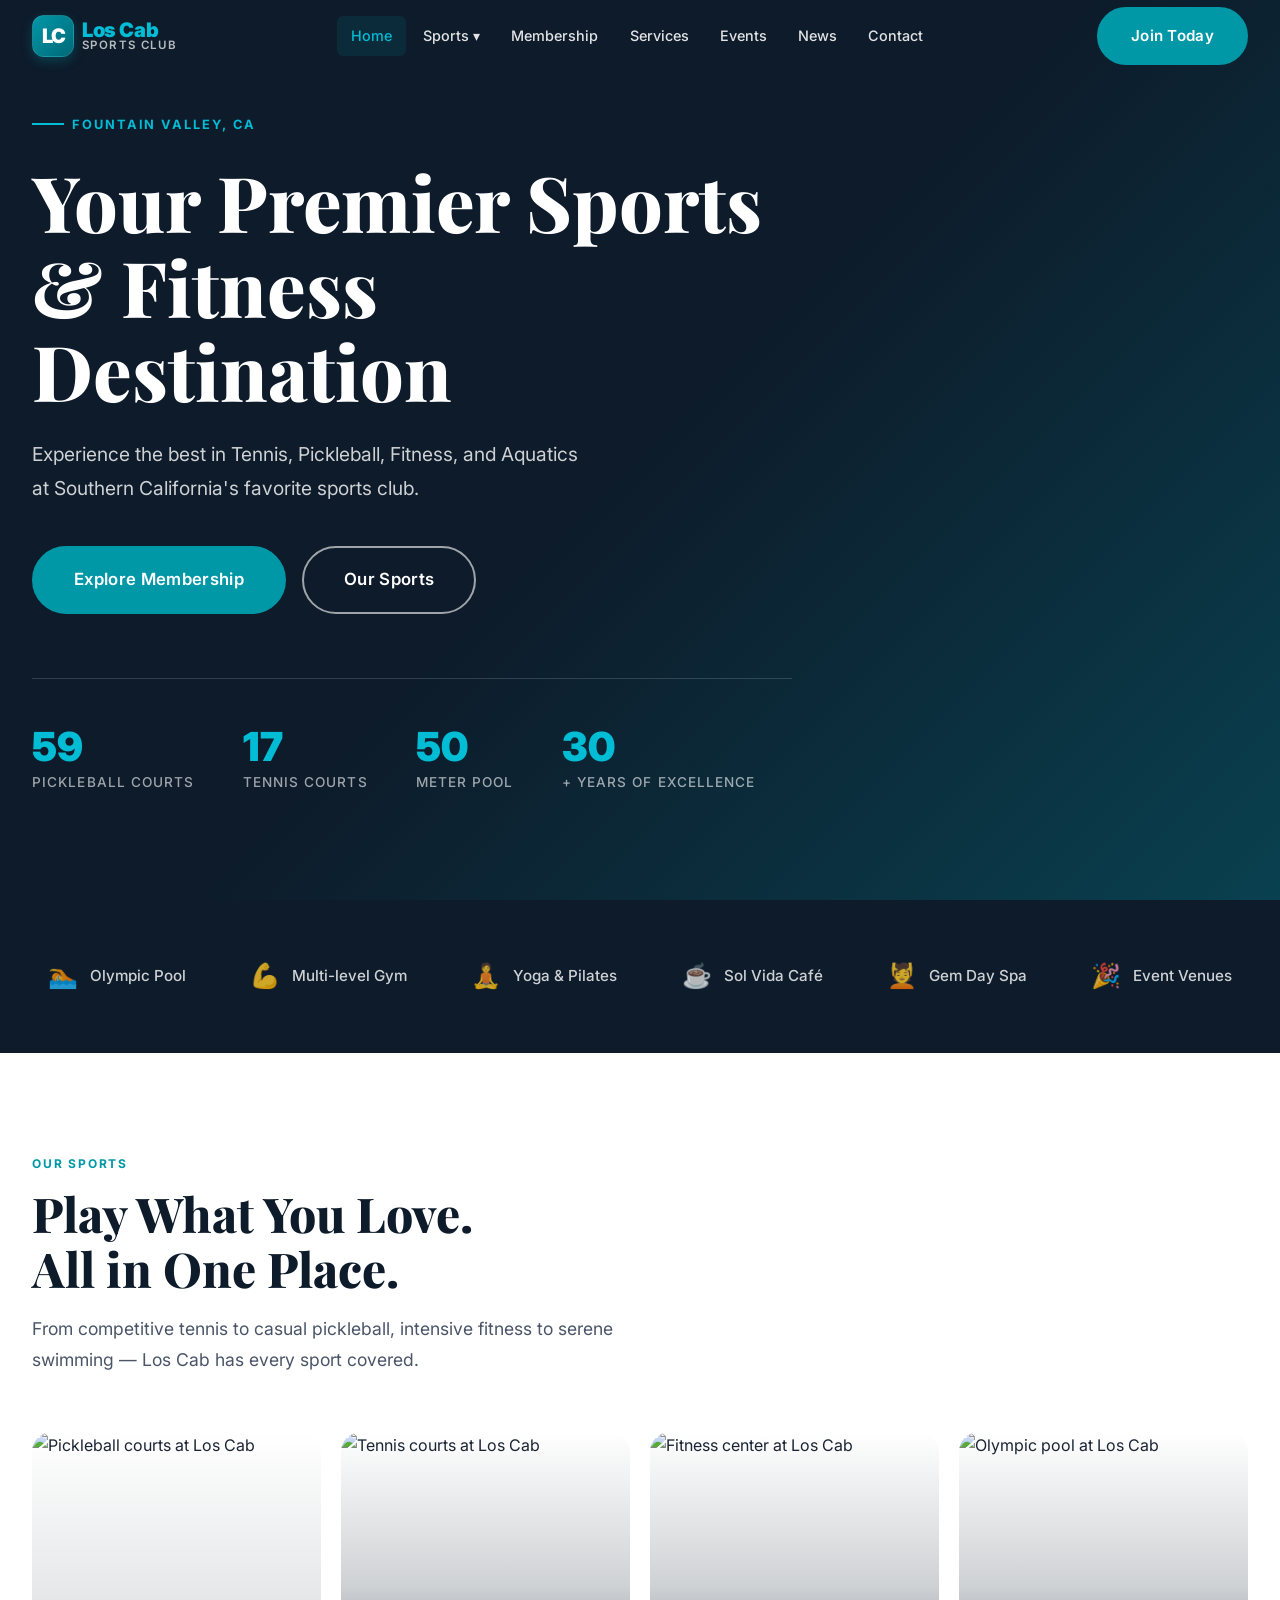
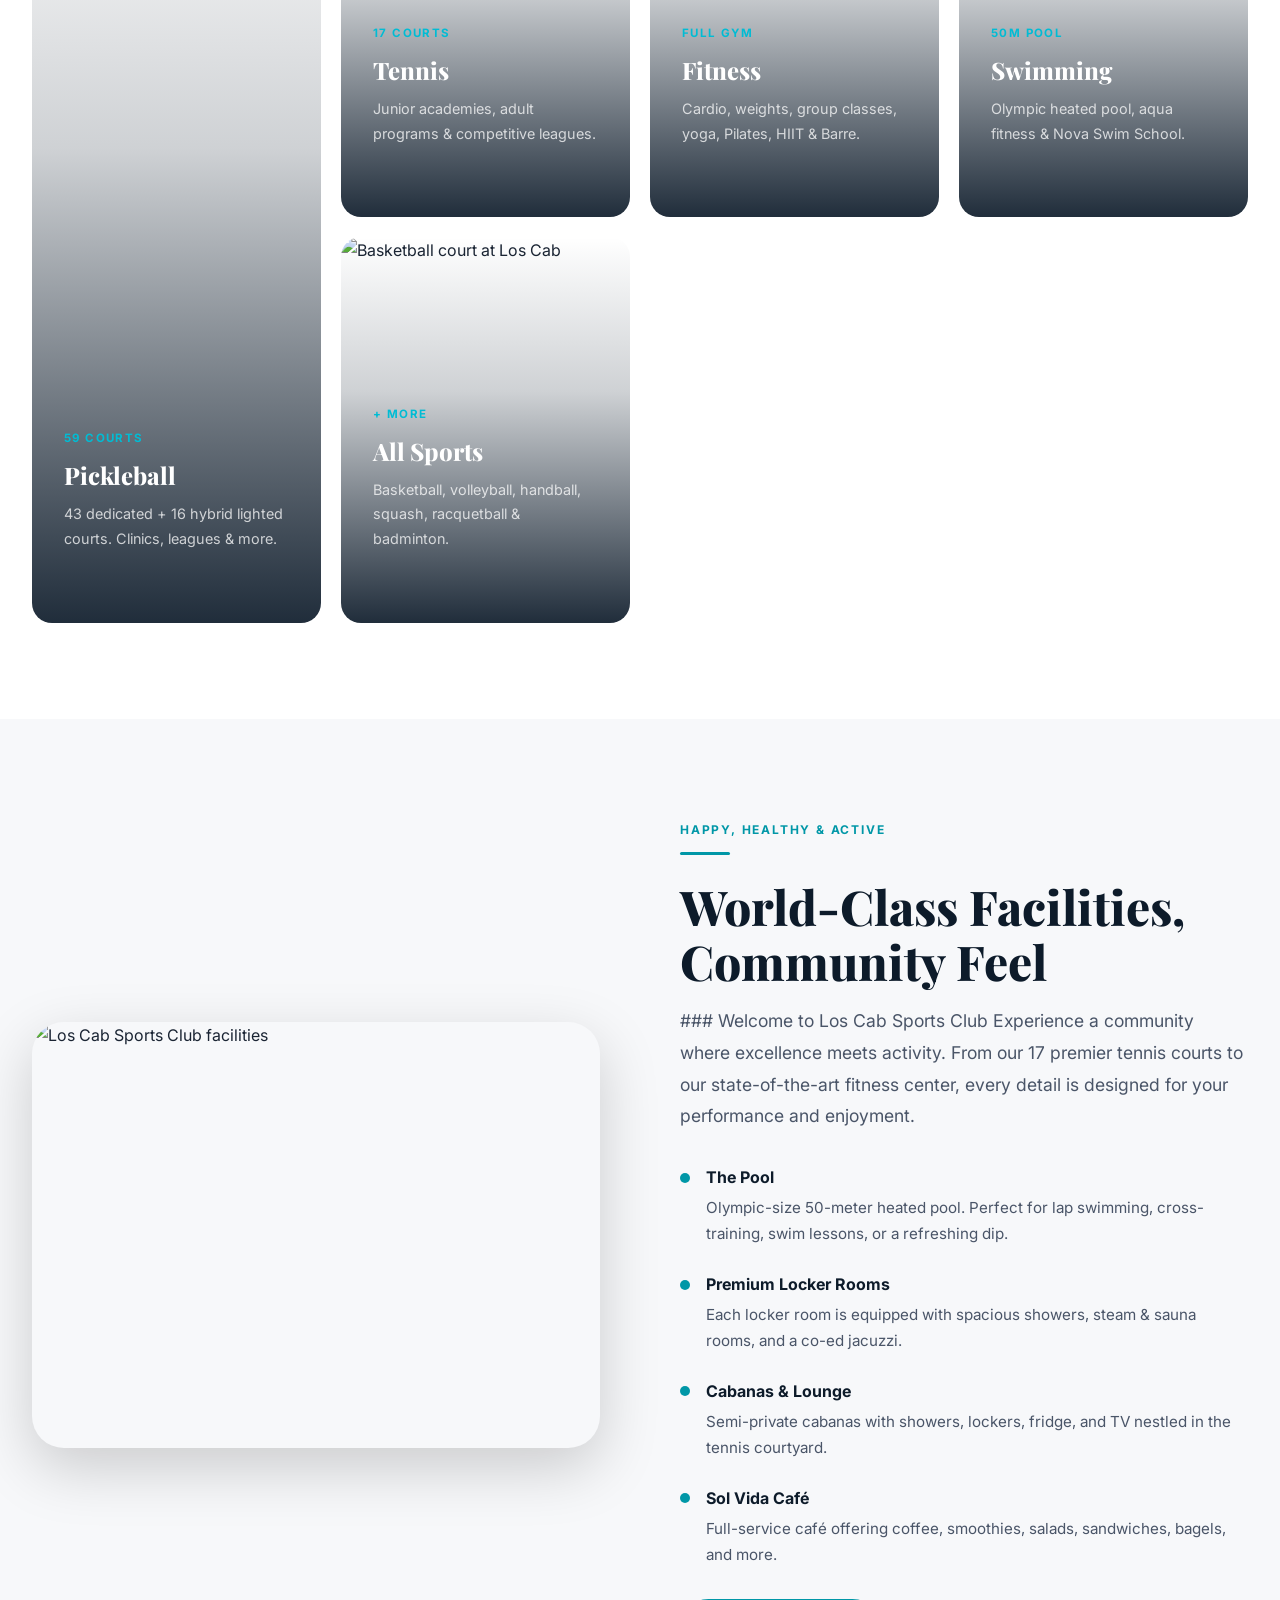
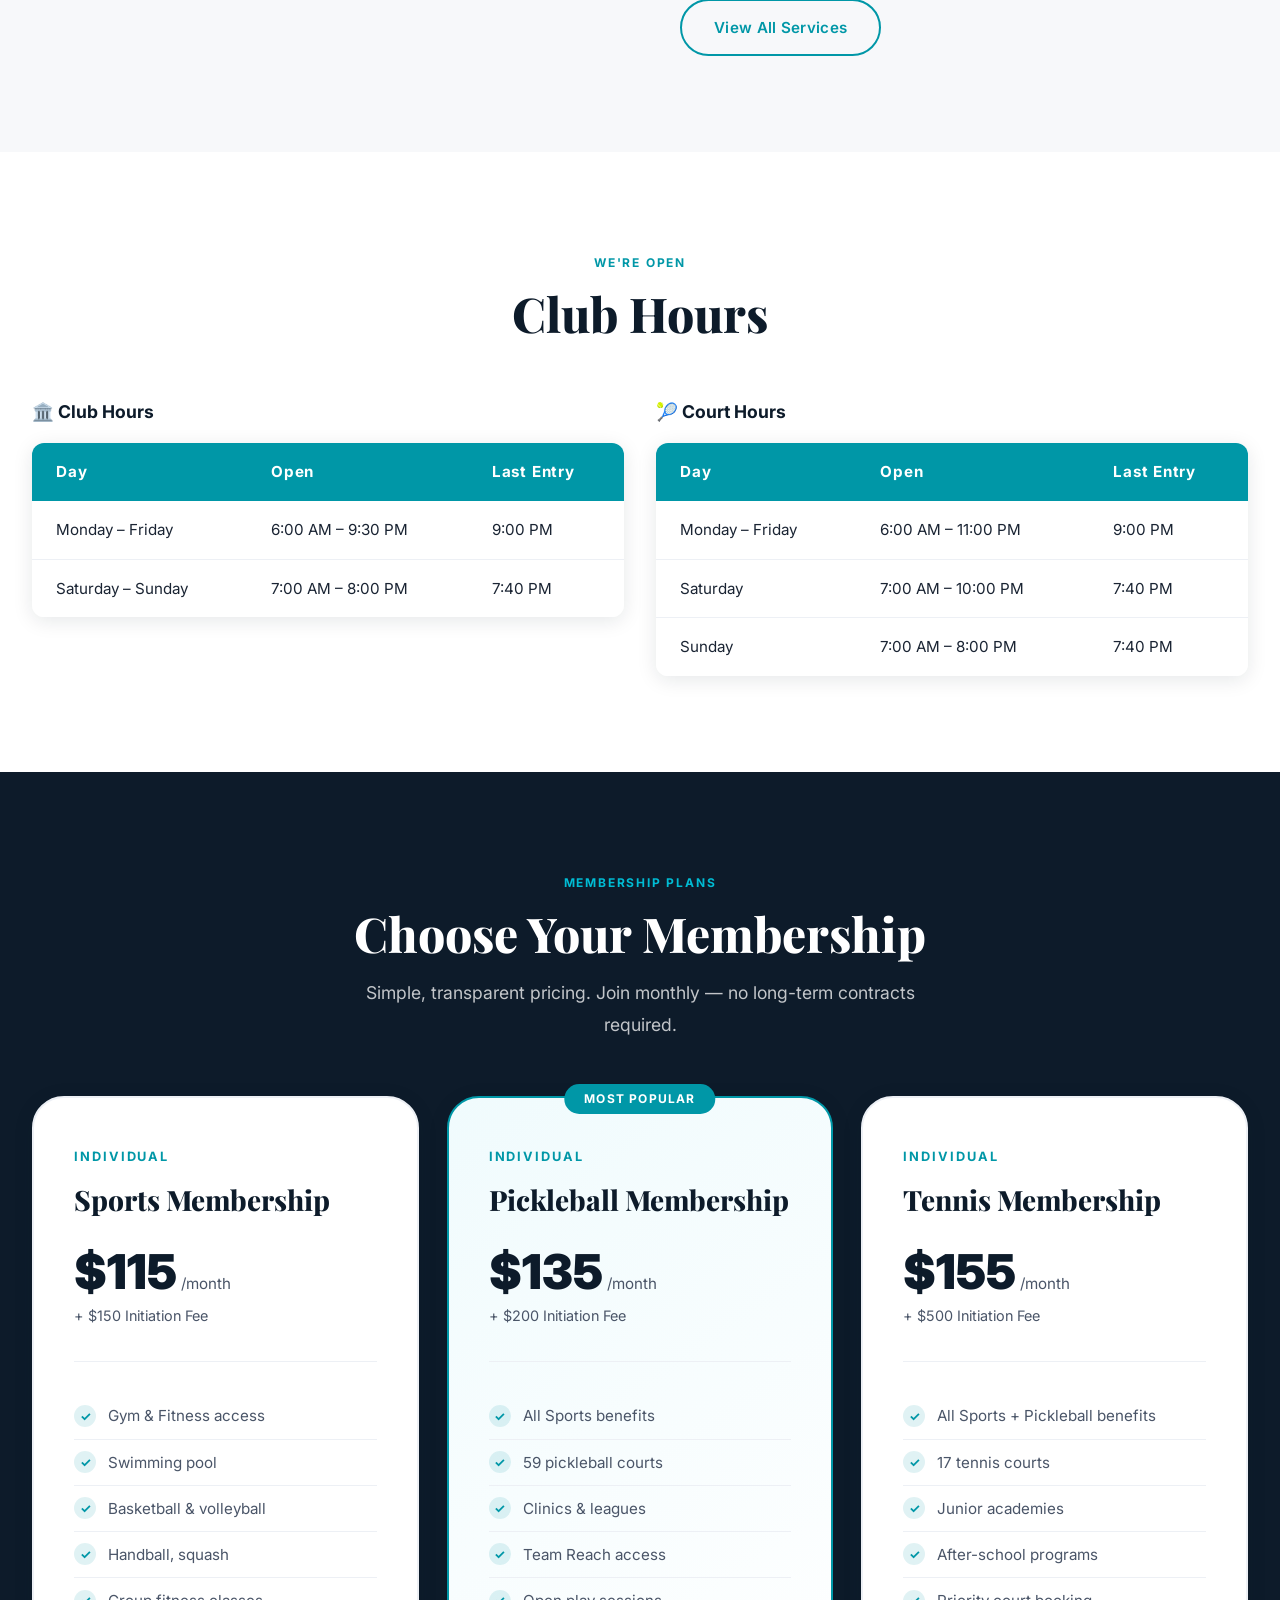
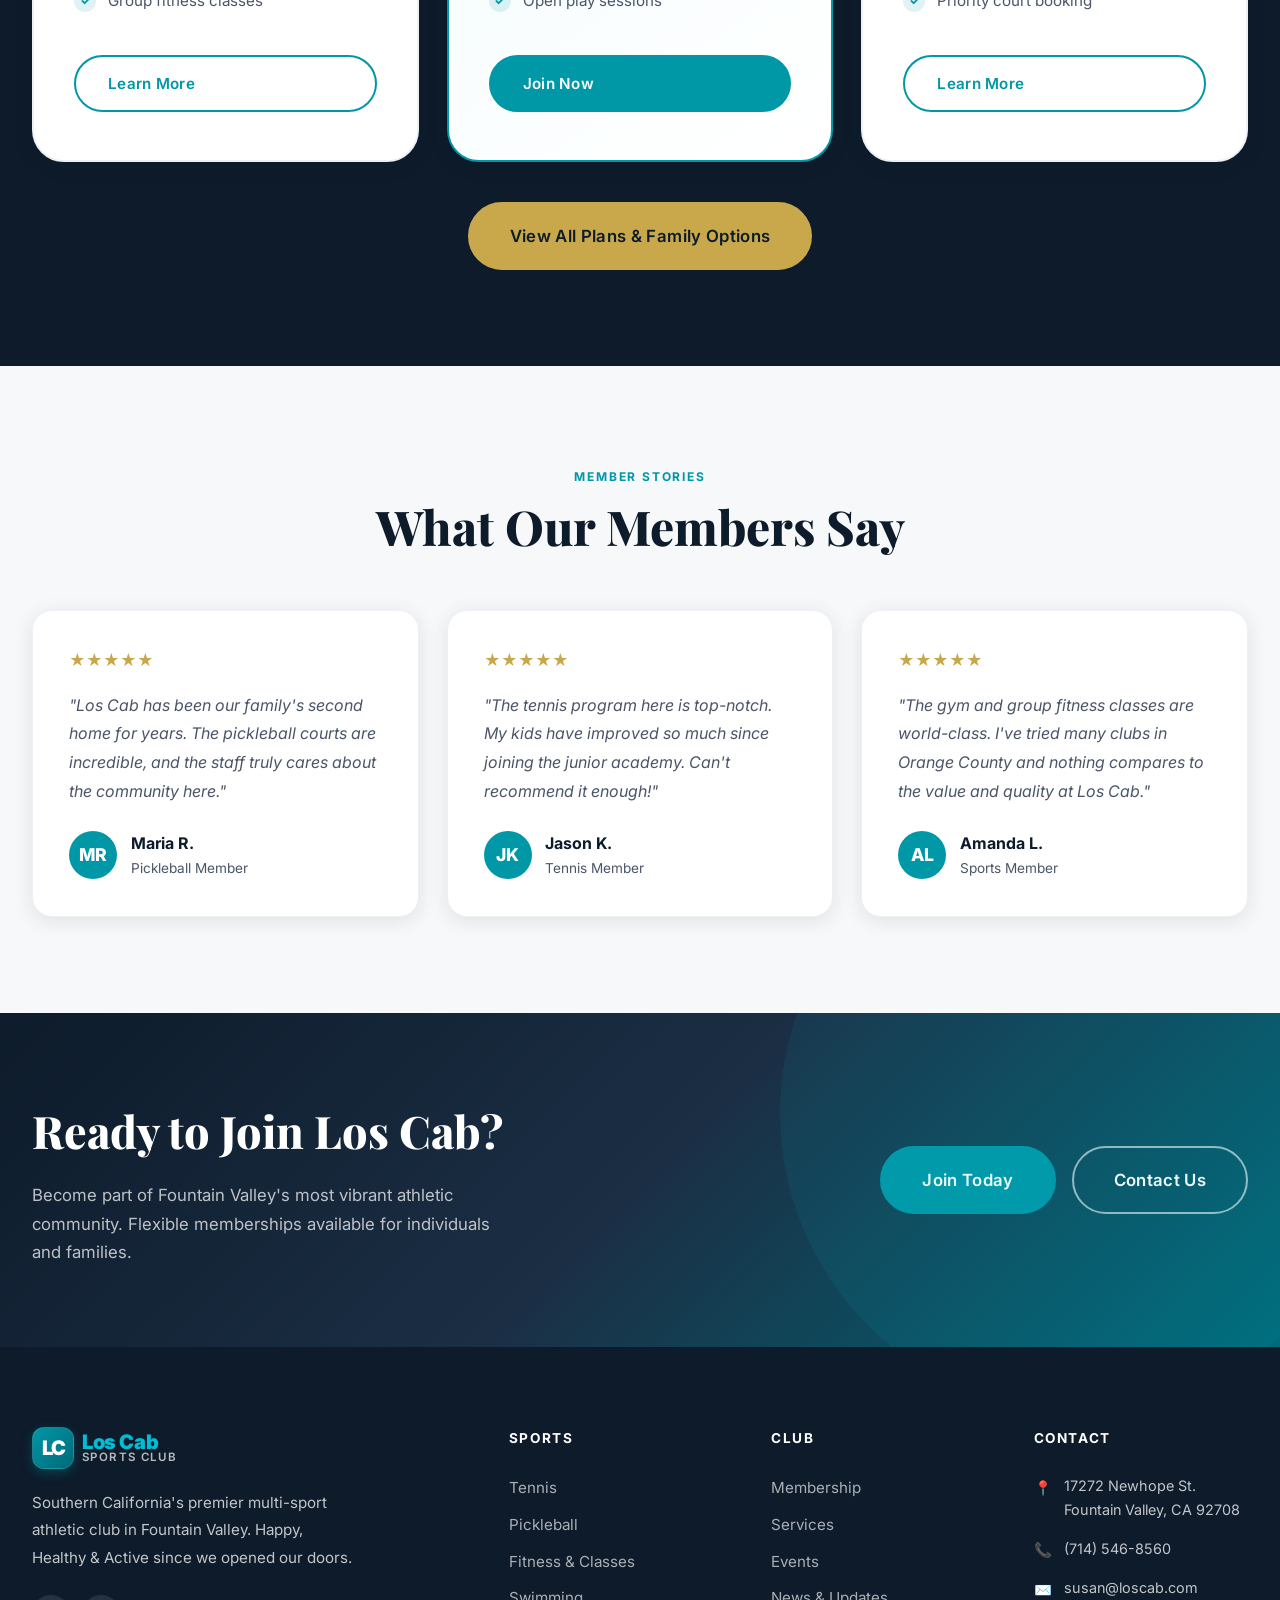
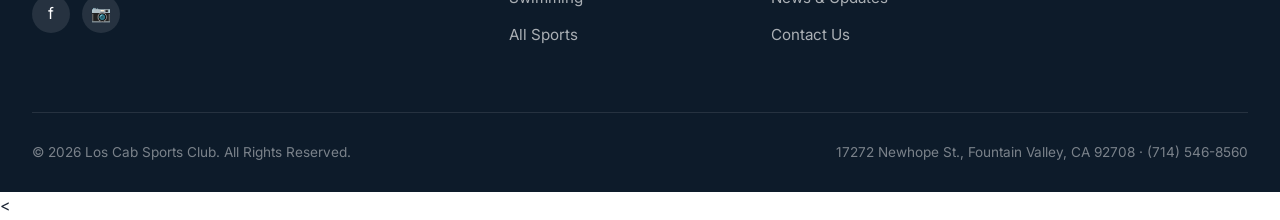
==== index.html @ 5ae4fcf7 "Initial commit for Los Cab website with CMS" ====
<!DOCTYPE html>
<html lang="en">

<head>
  <meta charset="UTF-8">
  <meta name="viewport" content="width=device-width, initial-scale=1.0">
  <title>Los Cab Sports Club — Southern California's Premier Athletic Club</title>
  <meta name="description"
    content="Welcome to Los Cab Sports Club in Fountain Valley, CA. Featuring 17 tennis courts, 59 pickleball courts, Olympic pool, fitness center, and premium club amenities.">
  <meta name="keywords"
    content="Los Cab, sports club, Fountain Valley, tennis, pickleball, fitness, swimming, gym, membership">
  <link rel="preconnect" href="https://fonts.googleapis.com">
  <link rel="preconnect" href="https://fonts.gstatic.com" crossorigin>
  <link
    href="https://fonts.googleapis.com/css2?family=Inter:wght@300;400;500;600;700;800;900&family=Playfair+Display:wght@700;800&display=swap"
    rel="stylesheet">
  <link rel="stylesheet" href="css/styles.css">
  <script src="https://identity.netlify.com/v1/netlify-identity-widget.js"></script>
  <style>
    /* Home-page specific */
    .hero {
      min-height: 100vh;
      background: var(--navy);
    }

    .hero-bg {
      background-image: url('https://images.unsplash.com/photo-1558618666-fcd25c85cd64?w=1800&q=80');
    }

    /* Sport Tiles */
    .sport-tile {
      position: relative;
      border-radius: var(--radius-lg);
      overflow: hidden;
      aspect-ratio: 3/4;
      cursor: pointer;
      display: block;
      text-decoration: none;
    }

    .sport-tile img {
      width: 100%;
      height: 100%;
      object-fit: cover;
      transition: transform 0.6s ease;
    }

    .sport-tile:hover img {
      transform: scale(1.08);
    }

    .sport-tile-overlay {
      position: absolute;
      inset: 0;
      background: linear-gradient(to top, rgba(13, 27, 42, 0.92) 0%, rgba(13, 27, 42, 0.2) 60%, transparent 100%);
      display: flex;
      flex-direction: column;
      justify-content: flex-end;
      padding: 2rem;
      transition: var(--transition);
    }

    .sport-tile:hover .sport-tile-overlay {
      background: linear-gradient(to top, rgba(0, 97, 107, 0.92) 0%, rgba(0, 97, 107, 0.3) 60%, transparent 100%);
    }

    .sport-tile-tag {
      font-size: 0.72rem;
      font-weight: 700;
      letter-spacing: 0.12em;
      text-transform: uppercase;
      color: var(--teal-light);
      margin-bottom: 0.4rem;
    }

    .sport-tile h3 {
      font-family: var(--font-serif);
      font-size: 1.5rem;
      font-weight: 800;
      color: var(--white);
      margin-bottom: 0.4rem;
    }

    .sport-tile p {
      font-size: 0.9rem;
      color: rgba(255, 255, 255, 0.75);
    }

    .sport-tile-arrow {
      display: inline-flex;
      align-items: center;
      gap: 0.4rem;
      margin-top: 1rem;
      font-size: 0.85rem;
      font-weight: 600;
      color: var(--teal-light);
      opacity: 0;
      transform: translateY(6px);
      transition: var(--transition);
    }

    .sport-tile:hover .sport-tile-arrow {
      opacity: 1;
      transform: none;
    }

    /* Sports grid tilted layout */
    .sports-tiles {
      display: grid;
      grid-template-columns: repeat(4, 1fr);
      gap: 1.25rem;
    }

    .sports-tiles .sport-tile:first-child {
      grid-row: span 2;
      aspect-ratio: unset;
    }

    /* Amenities strip */
    .amenities-strip {
      background: var(--navy);
      padding: 3.5rem 0;
    }

    .amenities-strip-inner {
      display: flex;
      justify-content: space-around;
      align-items: center;
      gap: 2rem;
      flex-wrap: wrap;
    }

    .amenity-item {
      display: flex;
      align-items: center;
      gap: 0.75rem;
      color: rgba(255, 255, 255, 0.8);
    }

    .amenity-item .icon {
      font-size: 1.5rem;
    }

    .amenity-item span {
      font-size: 0.95rem;
      font-weight: 500;
    }

    /* Testimonials */
    .testimonial-card {
      background: var(--white);
      border-radius: var(--radius-lg);
      padding: 2.25rem;
      border: 1px solid var(--light-gray);
      box-shadow: var(--shadow-card);
    }

    .testimonial-stars {
      color: var(--gold);
      font-size: 1rem;
      margin-bottom: 1rem;
    }

    .testimonial-text {
      font-size: 1rem;
      color: var(--body-text);
      line-height: 1.8;
      margin-bottom: 1.5rem;
      font-style: italic;
    }

    .testimonial-author {
      display: flex;
      align-items: center;
      gap: 0.85rem;
    }

    .testimonial-avatar {
      width: 48px;
      height: 48px;
      border-radius: 50%;
      background: var(--teal);
      display: flex;
      align-items: center;
      justify-content: center;
      font-weight: 800;
      color: var(--white);
      font-size: 1.1rem;
    }

    .testimonial-name {
      font-weight: 700;
      color: var(--navy);
    }

    .testimonial-role {
      font-size: 0.85rem;
      color: var(--body-text);
    }

    @media (max-width: 900px) {
      .sports-tiles {
        grid-template-columns: repeat(2, 1fr);
      }

      .sports-tiles .sport-tile:first-child {
        grid-row: span 1;
        aspect-ratio: 3/4;
      }
    }

    @media (max-width: 500px) {
      .sports-tiles {
        grid-template-columns: 1fr;
      }
    }
  </style>
</head>

<body class="has-hero">

  <!-- Navbar -->
  <nav class="navbar" id="navbar" aria-label="Main navigation">
    <div class="nav-inner">
      <a href="index.html" class="logo" aria-label="Los Cab Sports Club Home">
        <div class="logo-icon" aria-hidden="true">LC</div>
        <div class="logo-text">
          <span class="text-teal">Los Cab</span>
          <span class="text-navy">Sports Club</span>
        </div>
      </a>

      <ul class="nav-links" role="list">
        <li class="nav-item"><a href="index.html" class="nav-link">Home</a></li>
        <li class="nav-item has-dropdown">
          <a href="sports.html" class="nav-link">Sports ▾</a>
          <ul class="dropdown" role="list">
            <li><a href="tennis.html">Tennis</a></li>
            <li><a href="pickleball.html">Pickleball</a></li>
            <li><a href="fitness.html">Fitness</a></li>
            <li><a href="sports.html">All Sports</a></li>
          </ul>
        </li>
        <li class="nav-item"><a href="membership.html" class="nav-link">Membership</a></li>
        <li class="nav-item"><a href="services.html" class="nav-link">Services</a></li>
        <li class="nav-item"><a href="events.html" class="nav-link">Events</a></li>
        <li class="nav-item"><a href="blog.html" class="nav-link">News</a></li>
        <li class="nav-item"><a href="contact.html" class="nav-link">Contact</a></li>
      </ul>

      <div class="nav-cta">
        <a href="membership.html" class="btn btn-primary" id="navbar-cta">Join Today</a>
        <button class="hamburger" id="hamburger" aria-label="Open menu" aria-expanded="false">
          <span></span><span></span><span></span>
        </button>
      </div>
    </div>
  </nav>

  <!-- Mobile Menu -->
  <nav class="mobile-menu" id="mobile-menu" aria-label="Mobile navigation">
    <a href="index.html">Home</a>
    <a href="tennis.html">Tennis</a>
    <a href="pickleball.html">Pickleball</a>
    <a href="fitness.html">Fitness</a>
    <a href="sports.html">All Sports</a>
    <a href="membership.html">Membership</a>
    <a href="services.html">Services</a>
    <a href="events.html">Events</a>
    <a href="blog.html">News</a>
    <a href="contact.html">Contact</a>
    <a href="membership.html" class="btn btn-primary" style="margin-top:1rem; text-align:center;">Join Today</a>
  </nav>

  <!-- Hero Section -->
  <header class="hero" id="home">
    <div class="hero-bg"></div>
    <div class="hero-overlay"></div>
    <div class="container" style="position:relative;z-index:2;width:100%;">
      <div class="hero-content">
        <div class="hero-label">Fountain Valley, CA</div>
        <h1 class="hero-title fade-in" data-cms-file="home" data-cms-id="hero_title">Your Home <span>Away</span><br>From Home</h1>
        <p class="hero-desc" data-cms-file="home" data-cms-id="hero_subtitle">Southern California's premier multi-sport athletic club — tennis, pickleball, fitness,
          swimming, and more. All under one roof.</p>
        <div class="hero-buttons">
          <a href="membership.html" class="btn btn-primary btn-lg" id="hero-join-btn">Explore Membership</a>
          <a href="sports.html" class="btn btn-secondary btn-lg" id="hero-explore-btn">Our Sports</a>
        </div>

        <div class="hero-stats">
          <div class="hero-stat">
            <div class="hero-stat-number" data-count="59">0</div>
            <div class="hero-stat-label">Pickleball Courts</div>
          </div>
          <div class="hero-stat">
            <div class="hero-stat-number" data-count="17">0</div>
            <div class="hero-stat-label">Tennis Courts</div>
          </div>
          <div class="hero-stat">
            <div class="hero-stat-number" data-count="50">0</div>
            <div class="hero-stat-label">Meter Pool</div>
          </div>
          <div class="hero-stat">
            <div class="hero-stat-number" data-count="30">0</div>
            <div class="hero-stat-label">+ Years of Excellence</div>
          </div>
        </div>
      </div>
    </div>
  </header>

  <!-- Amenities Strip -->
  <div class="amenities-strip">
    <div class="container">
      <div class="amenities-strip-inner">
        <div class="amenity-item"><span class="icon">🏊</span><span>Olympic Pool</span></div>
        <div class="amenity-item"><span class="icon">💪</span><span>Multi-level Gym</span></div>
        <div class="amenity-item"><span class="icon">🧘</span><span>Yoga & Pilates</span></div>
        <div class="amenity-item"><span class="icon">☕</span><span>Sol Vida Café</span></div>
        <div class="amenity-item"><span class="icon">💆</span><span>Gem Day Spa</span></div>
        <div class="amenity-item"><span class="icon">🎉</span><span>Event Venues</span></div>
      </div>
    </div>
  </div>

  <!-- Sports Grid -->
  <section class="section" id="sports">
    <div class="container">
      <div class="section-head">
        <span class="section-label fade-in">Our Sports</span>
        <h2 class="section-title fade-in fade-in-delay-1">Play What You Love.<br>All in One Place.</h2>
        <p class="section-subtitle fade-in fade-in-delay-2">From competitive tennis to casual pickleball, intensive
          fitness to serene swimming — Los Cab has every sport covered.</p>
      </div>

      <div class="sports-tiles">
        <!-- Pickleball – tall -->
        <a href="pickleball.html" class="sport-tile fade-in" id="sport-pickleball">
          <img src="https://images.unsplash.com/photo-1554068865-24cecd4e34b8?w=800&q=80"
            alt="Pickleball courts at Los Cab" loading="lazy">
          <div class="sport-tile-overlay">
            <div class="sport-tile-tag">59 Courts</div>
            <h3>Pickleball</h3>
            <p>43 dedicated + 16 hybrid lighted courts. Clinics, leagues & more.</p>
            <div class="sport-tile-arrow">Explore →</div>
          </div>
        </a>

        <!-- Tennis -->
        <a href="tennis.html" class="sport-tile fade-in fade-in-delay-1" id="sport-tennis">
          <img src="https://images.unsplash.com/photo-1622279457486-62dcc4a431d6?w=800&q=80"
            alt="Tennis courts at Los Cab" loading="lazy">
          <div class="sport-tile-overlay">
            <div class="sport-tile-tag">17 Courts</div>
            <h3>Tennis</h3>
            <p>Junior academies, adult programs & competitive leagues.</p>
            <div class="sport-tile-arrow">Explore →</div>
          </div>
        </a>

        <!-- Fitness -->
        <a href="fitness.html" class="sport-tile fade-in fade-in-delay-2" id="sport-fitness">
          <img src="https://images.unsplash.com/photo-1534438327276-14e5300c3a48?w=800&q=80"
            alt="Fitness center at Los Cab" loading="lazy">
          <div class="sport-tile-overlay">
            <div class="sport-tile-tag">Full Gym</div>
            <h3>Fitness</h3>
            <p>Cardio, weights, group classes, yoga, Pilates, HIIT & Barre.</p>
            <div class="sport-tile-arrow">Explore →</div>
          </div>
        </a>

        <!-- Swimming -->
        <a href="sports.html#swimming" class="sport-tile fade-in fade-in-delay-1" id="sport-swimming">
          <img src="https://images.unsplash.com/photo-1560090995-01632a28895b?w=800&q=80" alt="Olympic pool at Los Cab"
            loading="lazy">
          <div class="sport-tile-overlay">
            <div class="sport-tile-tag">50M Pool</div>
            <h3>Swimming</h3>
            <p>Olympic heated pool, aqua fitness & Nova Swim School.</p>
            <div class="sport-tile-arrow">Explore →</div>
          </div>
        </a>

        <!-- More Sports -->
        <a href="sports.html" class="sport-tile fade-in fade-in-delay-2" id="sport-more">
          <img src="https://images.unsplash.com/photo-1504450758481-7338eba7524a?w=800&q=80"
            alt="Basketball court at Los Cab" loading="lazy">
          <div class="sport-tile-overlay">
            <div class="sport-tile-tag">+ More</div>
            <h3>All Sports</h3>
            <p>Basketball, volleyball, handball, squash, racquetball & badminton.</p>
            <div class="sport-tile-arrow">View All →</div>
          </div>
        </a>
      </div>
    </div>
  </section>

  <!-- Club Info Strip -->
  <section class="section section--gray">
    <div class="container">
      <div class="features-split">
        <div class="features-img fade-in">
          <img src="https://images.unsplash.com/photo-1571019613454-1cb2f99b2d8b?w=900&q=80"
            alt="Los Cab Sports Club facilities" loading="lazy">
        </div>
        <div class="fade-in fade-in-delay-1">
          <span class="section-label">Happy, Healthy & Active</span>
          <div class="section-divider"></div>
          <h2 class="section-title">World-Class Facilities, Community Feel</h2>
          <div class="section-subtitle" data-cms-file="home" data-cms-id="welcome_text">
            <p>More than a gym — Los Cab is a community where athletes, families, and weekend warriors all feel at home.</p>
          </div>
          <div class="features-list">
            <div class="feature-item">
              <div class="feature-dot"></div>
              <div>
                <strong>The Pool</strong>
                <p>Olympic-size 50-meter heated pool. Perfect for lap swimming, cross-training, swim lessons, or a
                  refreshing dip.</p>
              </div>
            </div>
            <div class="feature-item">
              <div class="feature-dot"></div>
              <div>
                <strong>Premium Locker Rooms</strong>
                <p>Each locker room is equipped with spacious showers, steam & sauna rooms, and a co-ed jacuzzi.</p>
              </div>
            </div>
            <div class="feature-item">
              <div class="feature-dot"></div>
              <div>
                <strong>Cabanas & Lounge</strong>
                <p>Semi-private cabanas with showers, lockers, fridge, and TV nestled in the tennis courtyard.</p>
              </div>
            </div>
            <div class="feature-item">
              <div class="feature-dot"></div>
              <div>
                <strong>Sol Vida Café</strong>
                <p>Full-service café offering coffee, smoothies, salads, sandwiches, bagels, and more.</p>
              </div>
            </div>
          </div>
          <a href="services.html" class="btn btn-outline" style="margin-top:2rem;" id="club-services-btn">View All
            Services</a>
        </div>
      </div>
    </div>
  </section>

  <!-- Hours -->
  <section class="section">
    <div class="container">
      <div class="section-head section-head--center">
        <span class="section-label fade-in">We're Open</span>
        <h2 class="section-title section-title fade-in fade-in-delay-1">Club Hours</h2>
      </div>
      <div style="display:grid;grid-template-columns:1fr 1fr;gap:2rem;" class="fade-in">
        <div>
          <h3 style="font-weight:700;color:var(--navy);margin-bottom:1rem;font-size:1.1rem;">🏛️ Club Hours</h3>
          <table class="hours-table">
            <thead>
              <tr>
                <th>Day</th>
                <th>Open</th>
                <th>Last Entry</th>
              </tr>
            </thead>
            <tbody>
              <tr>
                <td>Monday – Friday</td>
                <td>6:00 AM – 9:30 PM</td>
                <td>9:00 PM</td>
              </tr>
              <tr>
                <td>Saturday – Sunday</td>
                <td>7:00 AM – 8:00 PM</td>
                <td>7:40 PM</td>
              </tr>
            </tbody>
          </table>
        </div>
        <div>
          <h3 style="font-weight:700;color:var(--navy);margin-bottom:1rem;font-size:1.1rem;">🎾 Court Hours</h3>
          <table class="hours-table">
            <thead>
              <tr>
                <th>Day</th>
                <th>Open</th>
                <th>Last Entry</th>
              </tr>
            </thead>
            <tbody>
              <tr>
                <td>Monday – Friday</td>
                <td>6:00 AM – 11:00 PM</td>
                <td>9:00 PM</td>
              </tr>
              <tr>
                <td>Saturday</td>
                <td>7:00 AM – 10:00 PM</td>
                <td>7:40 PM</td>
              </tr>
              <tr>
                <td>Sunday</td>
                <td>7:00 AM – 8:00 PM</td>
                <td>7:40 PM</td>
              </tr>
            </tbody>
          </table>
        </div>
      </div>
    </div>
  </section>

  <!-- Membership Preview -->
  <section class="section section--navy">
    <div class="container">
      <div class="section-head section-head--center">
        <span class="section-label" style="color:var(--teal-light);">Membership Plans</span>
        <h2 class="section-title section-title--white fade-in">Choose Your Membership</h2>
        <p class="section-subtitle section-subtitle--white fade-in fade-in-delay-1" style="margin:0 auto;">Simple,
          transparent pricing. Join monthly — no long-term contracts required.</p>
      </div>
      <div class="grid grid-3 fade-in fade-in-delay-2">
        <div class="pricing-card">
          <div class="pricing-type">Individual</div>
          <div class="pricing-name">Sports Membership</div>
          <div class="pricing-price">
            <span class="price-amount">$115</span>
            <span class="price-period">/month</span>
          </div>
          <div class="pricing-initiation">+ $150 Initiation Fee</div>
          <ul class="pricing-features">
            <li>Gym & Fitness access</li>
            <li>Swimming pool</li>
            <li>Basketball & volleyball</li>
            <li>Handball, squash</li>
            <li>Group fitness classes</li>
          </ul>
          <a href="membership.html" class="btn btn-outline" id="pricing-sports-btn">Learn More</a>
        </div>
        <div class="pricing-card featured">
          <div class="pricing-type">Individual</div>
          <div class="pricing-name">Pickleball Membership</div>
          <div class="pricing-price">
            <span class="price-amount">$135</span>
            <span class="price-period">/month</span>
          </div>
          <div class="pricing-initiation">+ $200 Initiation Fee</div>
          <ul class="pricing-features">
            <li>All Sports benefits</li>
            <li>59 pickleball courts</li>
            <li>Clinics & leagues</li>
            <li>Team Reach access</li>
            <li>Open play sessions</li>
          </ul>
          <a href="membership.html" class="btn btn-primary" id="pricing-pickleball-btn">Join Now</a>
        </div>
        <div class="pricing-card">
          <div class="pricing-type">Individual</div>
          <div class="pricing-name">Tennis Membership</div>
          <div class="pricing-price">
            <span class="price-amount">$155</span>
            <span class="price-period">/month</span>
          </div>
          <div class="pricing-initiation">+ $500 Initiation Fee</div>
          <ul class="pricing-features">
            <li>All Sports + Pickleball benefits</li>
            <li>17 tennis courts</li>
            <li>Junior academies</li>
            <li>After-school programs</li>
            <li>Priority court booking</li>
          </ul>
          <a href="membership.html" class="btn btn-outline" id="pricing-tennis-btn">Learn More</a>
        </div>
      </div>
      <div style="text-align:center;margin-top:2.5rem;">
        <a href="membership.html" class="btn btn-gold btn-lg" id="all-plans-btn">View All Plans & Family Options</a>
      </div>
    </div>
  </section>

  <!-- Testimonials -->
  <section class="section section--gray">
    <div class="container">
      <div class="section-head section-head--center">
        <span class="section-label fade-in">Member Stories</span>
        <h2 class="section-title fade-in fade-in-delay-1">What Our Members Say</h2>
      </div>
      <div class="grid grid-3 fade-in fade-in-delay-2">
        <div class="testimonial-card">
          <div class="testimonial-stars">★★★★★</div>
          <p class="testimonial-text">"Los Cab has been our family's second home for years. The pickleball courts are
            incredible, and the staff truly cares about the community here."</p>
          <div class="testimonial-author">
            <div class="testimonial-avatar">MR</div>
            <div>
              <div class="testimonial-name">Maria R.</div>
              <div class="testimonial-role">Pickleball Member</div>
            </div>
          </div>
        </div>
        <div class="testimonial-card">
          <div class="testimonial-stars">★★★★★</div>
          <p class="testimonial-text">"The tennis program here is top-notch. My kids have improved so much since joining
            the junior academy. Can't recommend it enough!"</p>
          <div class="testimonial-author">
            <div class="testimonial-avatar">JK</div>
            <div>
              <div class="testimonial-name">Jason K.</div>
              <div class="testimonial-role">Tennis Member</div>
            </div>
          </div>
        </div>
        <div class="testimonial-card">
          <div class="testimonial-stars">★★★★★</div>
          <p class="testimonial-text">"The gym and group fitness classes are world-class. I've tried many clubs in
            Orange County and nothing compares to the value and quality at Los Cab."</p>
          <div class="testimonial-author">
            <div class="testimonial-avatar">AL</div>
            <div>
              <div class="testimonial-name">Amanda L.</div>
              <div class="testimonial-role">Sports Member</div>
            </div>
          </div>
        </div>
      </div>
    </div>
  </section>

  <!-- CTA Banner -->
  <section class="cta-banner">
    <div class="container">
      <div class="cta-banner-inner">
        <div>
          <h2>Ready to Join Los Cab?</h2>
          <p>Become part of Fountain Valley's most vibrant athletic community. Flexible memberships available for
            individuals and families.</p>
        </div>
        <div style="display:flex;gap:1rem;flex-wrap:wrap;flex-shrink:0;">
          <a href="membership.html" class="btn btn-primary btn-lg" id="cta-join-btn">Join Today</a>
          <a href="contact.html" class="btn btn-secondary btn-lg" id="cta-contact-btn">Contact Us</a>
        </div>
      </div>
    </div>
  </section>

  <!-- Footer -->
  <footer class="footer">
    <div class="container">
      <div class="footer-grid">
        <div class="footer-about">
          <div class="footer-logo">
            <a href="index.html" class="logo">
              <div class="logo-icon">LC</div>
              <div class="logo-text">
                <span class="text-teal">Los Cab</span>
                <span class="text-navy">Sports Club</span>
              </div>
            </a>
          </div>
          <p>Southern California's premier multi-sport athletic club in Fountain Valley. Happy, Healthy & Active since
            we opened our doors.</p>
          <div class="footer-socials">
            <a href="https://www.facebook.com/loscab" class="footer-social-link" aria-label="Facebook" target="_blank"
              rel="noopener">f</a>
            <a href="https://www.instagram.com/loscab" class="footer-social-link" aria-label="Instagram" target="_blank"
              rel="noopener">📷</a>
          </div>
        </div>
        <div class="footer-col">
          <h4>Sports</h4>
          <ul class="footer-links">
            <li><a href="tennis.html">Tennis</a></li>
            <li><a href="pickleball.html">Pickleball</a></li>
            <li><a href="fitness.html">Fitness & Classes</a></li>
            <li><a href="sports.html">Swimming</a></li>
            <li><a href="sports.html">All Sports</a></li>
          </ul>
        </div>
        <div class="footer-col">
          <h4>Club</h4>
          <ul class="footer-links">
            <li><a href="membership.html">Membership</a></li>
            <li><a href="services.html">Services</a></li>
            <li><a href="events.html">Events</a></li>
            <li><a href="blog.html">News & Updates</a></li>
            <li><a href="contact.html">Contact Us</a></li>
          </ul>
        </div>
        <div class="footer-col">
          <h4>Contact</h4>
          <div class="footer-contact-items">
            <div class="footer-contact-item">
              <span class="icon">📍</span>
              <span>17272 Newhope St.<br>Fountain Valley, CA 92708</span>
            </div>
            <div class="footer-contact-item">
              <span class="icon">📞</span>
              <a href="tel:+17145468560">(714) 546-8560</a>
            </div>
            <div class="footer-contact-item">
              <span class="icon">✉️</span>
              <a href="mailto:susan@loscab.com">susan@loscab.com</a>
            </div>
          </div>
        </div>
      </div>
      <div class="footer-bottom">
        <p>© 2026 Los Cab Sports Club. All Rights Reserved.</p>
        <p>17272 Newhope St., Fountain Valley, CA 92708 · (714) 546-8560</p>
      </div>
    </div>
  </footer>

  <script src="js/main.js"></script>
  <script src="js/cms-loader.js"></script>
</body>

</html>
<nav-link>
  <<nav /nav-link>
---- css/styles.css ----
/* =============================================
   LOS CAB SPORTS CLUB — DESIGN SYSTEM
   Premium Sports Club CSS
   ============================================= */

/* --- Google Fonts --- */
@import url('https://fonts.googleapis.com/css2?family=Inter:wght@300;400;500;600;700;800;900&family=Playfair+Display:wght@700;800&display=swap');

/* --- CSS Custom Properties --- */
:root {
  /* Colors */
  --navy:        #0D1B2A;
  --navy-light:  #1B2E44;
  --teal:        #0097A7;
  --teal-light:  #00BCD4;
  --teal-dark:   #006978;
  --gold:        #C9A84C;
  --gold-light:  #E8C96A;
  --white:       #FFFFFF;
  --off-white:   #F7F8FA;
  --light-gray:  #EDF0F5;
  --mid-gray:    #9BA8B8;
  --dark-text:   #1A2433;
  --body-text:   #4A5568;

  /* Typography */
  --font-sans:   'Inter', sans-serif;
  --font-serif:  'Playfair Display', serif;

  /* Spacing */
  --section-pad: 6rem 0;
  --container-w: 1280px;

  /* Shadows */
  --shadow-sm:   0 2px 8px rgba(0,0,0,0.08);
  --shadow-md:   0 8px 32px rgba(0,0,0,0.12);
  --shadow-lg:   0 20px 60px rgba(0,0,0,0.18);
  --shadow-card: 0 4px 20px rgba(13,27,42,0.10);

  /* Border Radius */
  --radius-sm:   6px;
  --radius-md:   12px;
  --radius-lg:   20px;
  --radius-xl:   32px;

  /* Transitions */
  --transition:  all 0.3s cubic-bezier(0.4, 0, 0.2, 1);
}

/* --- Reset & Base --- */
*, *::before, *::after {
  box-sizing: border-box;
  margin: 0;
  padding: 0;
}

html {
  scroll-behavior: smooth;
  font-size: 16px;
}

body {
  font-family: var(--font-sans);
  color: var(--dark-text);
  background: var(--white);
  line-height: 1.7;
  -webkit-font-smoothing: antialiased;
}

img {
  max-width: 100%;
  height: auto;
  display: block;
}

a {
  color: inherit;
  text-decoration: none;
}

ul {
  list-style: none;
}

/* --- Utility Classes --- */
.container {
  max-width: var(--container-w);
  margin: 0 auto;
  padding: 0 2rem;
}

.section {
  padding: var(--section-pad);
}

.section--gray {
  background: var(--off-white);
}

.section--navy {
  background: var(--navy);
  color: var(--white);
}

.visually-hidden {
  position: absolute;
  width: 1px;
  height: 1px;
  overflow: hidden;
  clip: rect(0,0,0,0);
}

/* --- Section Labels & Titles --- */
.section-label {
  display: inline-block;
  font-size: 0.75rem;
  font-weight: 700;
  letter-spacing: 0.15em;
  text-transform: uppercase;
  color: var(--teal);
  margin-bottom: 0.75rem;
}

.section-title {
  font-family: var(--font-serif);
  font-size: clamp(2rem, 4vw, 3rem);
  font-weight: 800;
  line-height: 1.15;
  color: var(--navy);
  margin-bottom: 1rem;
}

.section-title--white {
  color: var(--white);
}

.section-subtitle {
  font-size: 1.1rem;
  color: var(--body-text);
  max-width: 600px;
  line-height: 1.8;
}

.section-subtitle--white {
  color: rgba(255,255,255,0.75);
}

.section-head {
  margin-bottom: 3.5rem;
}

.section-head--center {
  text-align: center;
}

.section-head--center .section-subtitle {
  margin: 0 auto;
}

/* --- Buttons --- */
.btn {
  display: inline-flex;
  align-items: center;
  gap: 0.5rem;
  padding: 0.85rem 2rem;
  border-radius: 50px;
  font-family: var(--font-sans);
  font-size: 0.95rem;
  font-weight: 600;
  letter-spacing: 0.02em;
  cursor: pointer;
  border: 2px solid transparent;
  transition: var(--transition);
  white-space: nowrap;
  text-decoration: none;
}

.btn-primary {
  background: var(--teal);
  color: var(--white);
  border-color: var(--teal);
}

.btn-primary:hover {
  background: var(--teal-dark);
  border-color: var(--teal-dark);
  transform: translateY(-2px);
  box-shadow: 0 8px 24px rgba(0,151,167,0.35);
}

.btn-secondary {
  background: transparent;
  color: var(--white);
  border-color: rgba(255,255,255,0.6);
}

.btn-secondary:hover {
  background: var(--white);
  color: var(--navy);
  border-color: var(--white);
  transform: translateY(-2px);
}

.btn-outline {
  background: transparent;
  color: var(--teal);
  border-color: var(--teal);
}

.btn-outline:hover {
  background: var(--teal);
  color: var(--white);
  transform: translateY(-2px);
}

.btn-gold {
  background: var(--gold);
  color: var(--navy);
  border-color: var(--gold);
}

.btn-gold:hover {
  background: var(--gold-light);
  border-color: var(--gold-light);
  transform: translateY(-2px);
  box-shadow: 0 8px 24px rgba(201,168,76,0.35);
}

.btn-lg {
  padding: 1.1rem 2.5rem;
  font-size: 1.05rem;
}

/* --- Navbar --- */
.navbar {
  position: fixed;
  top: 0;
  left: 0;
  right: 0;
  z-index: 1000;
  transition: var(--transition);
  padding: 0;
}

.navbar--scrolled {
  background: rgba(13, 27, 42, 0.97);
  backdrop-filter: blur(12px);
  box-shadow: 0 2px 20px rgba(0,0,0,0.25);
}

.navbar--light {
  background: rgba(255,255,255,0.97);
  backdrop-filter: blur(12px);
  box-shadow: 0 2px 20px rgba(0,0,0,0.08);
}

.navbar--light .nav-link {
  color: var(--dark-text);
}

.navbar--light .logo-text .text-teal {
  color: var(--teal);
}

.navbar--light .logo-text .text-navy {
  color: var(--navy);
}

.nav-inner {
  display: flex;
  align-items: center;
  justify-content: space-between;
  height: 72px;
  padding: 0 2rem;
  max-width: var(--container-w);
  margin: 0 auto;
}

.logo {
  display: flex;
  align-items: center;
  gap: 0.5rem;
  text-decoration: none;
}

.logo-icon {
  width: 42px;
  height: 42px;
  background: linear-gradient(135deg, var(--teal), var(--teal-dark));
  border-radius: 12px;
  display: flex;
  align-items: center;
  justify-content: center;
  font-weight: 900;
  font-size: 1.25rem;
  color: var(--white);
  letter-spacing: -1px;
  flex-shrink: 0;
  box-shadow: 0 4px 12px rgba(0, 151, 167, 0.3);
  border: 1px solid rgba(255, 255, 255, 0.1);
}

.logo-text {
  display: flex;
  flex-direction: column;
  line-height: 1;
}

.logo-text .text-teal {
  font-size: 1.25rem;
  font-weight: 900;
  color: var(--teal-light);
  letter-spacing: -0.02em;
}

.logo-text .text-navy {
  font-size: 0.72rem;
  font-weight: 600;
  color: rgba(255,255,255,0.7);
  letter-spacing: 0.12em;
  text-transform: uppercase;
}

.nav-links {
  display: flex;
  align-items: center;
  gap: 0.25rem;
}

.nav-item {
  position: relative;
}

.nav-link {
  display: block;
  padding: 0.5rem 0.85rem;
  font-size: 0.9rem;
  font-weight: 500;
  color: rgba(255,255,255,0.88);
  border-radius: var(--radius-sm);
  transition: var(--transition);
  white-space: nowrap;
}

.nav-link:hover,
.nav-link.active {
  color: var(--teal-light);
  background: rgba(0,188,212,0.1);
}

/* Dropdown */
.has-dropdown:hover .dropdown {
  opacity: 1;
  visibility: visible;
  transform: translateY(0);
}

.dropdown {
  position: absolute;
  top: calc(100% + 8px);
  left: 50%;
  transform: translateX(-50%) translateY(-8px);
  background: var(--white);
  border-radius: var(--radius-md);
  box-shadow: var(--shadow-lg);
  min-width: 200px;
  padding: 0.5rem;
  opacity: 0;
  visibility: hidden;
  transition: var(--transition);
  border: 1px solid var(--light-gray);
}

.dropdown a {
  display: block;
  padding: 0.6rem 1rem;
  font-size: 0.9rem;
  font-weight: 500;
  color: var(--dark-text);
  border-radius: var(--radius-sm);
  transition: var(--transition);
}

.dropdown a:hover {
  background: var(--teal);
  color: var(--white);
}

.nav-cta {
  display: flex;
  align-items: center;
  gap: 0.75rem;
}

.hamburger {
  display: none;
  flex-direction: column;
  gap: 5px;
  cursor: pointer;
  padding: 4px;
}

.hamburger span {
  display: block;
  width: 24px;
  height: 2px;
  background: var(--white);
  border-radius: 2px;
  transition: var(--transition);
}

.mobile-menu {
  display: none;
  position: fixed;
  top: 72px;
  left: 0;
  right: 0;
  bottom: 0;
  background: var(--navy);
  z-index: 999;
  overflow-y: auto;
  padding: 2rem;
  flex-direction: column;
  gap: 0.5rem;
}

.mobile-menu.open {
  display: flex;
}

.mobile-menu a {
  display: block;
  padding: 1rem;
  font-size: 1.1rem;
  font-weight: 600;
  color: var(--white);
  border-bottom: 1px solid rgba(255,255,255,0.1);
  transition: var(--transition);
}

.mobile-menu a:hover {
  color: var(--teal-light);
  padding-left: 1.5rem;
}

/* --- Hero --- */
.hero {
  position: relative;
  min-height: 100vh;
  display: flex;
  align-items: center;
  overflow: hidden;
  background: var(--navy);
}

.hero-bg {
  position: absolute;
  inset: 0;
  background-size: cover;
  background-position: center;
  background-repeat: no-repeat;
  opacity: 0.35;
}

.hero-overlay {
  position: absolute;
  inset: 0;
  background: linear-gradient(
    135deg,
    rgba(13,27,42,0.92) 0%,
    rgba(13,27,42,0.65) 50%,
    rgba(0,151,167,0.3) 100%
  );
}

.hero-content {
  position: relative;
  z-index: 2;
  max-width: 760px;
}

.hero-label {
  display: inline-flex;
  align-items: center;
  gap: 0.5rem;
  font-size: 0.8rem;
  font-weight: 700;
  letter-spacing: 0.15em;
  text-transform: uppercase;
  color: var(--teal-light);
  margin-bottom: 1.5rem;
}

.hero-label::before {
  content: '';
  display: inline-block;
  width: 32px;
  height: 2px;
  background: var(--teal-light);
}

.hero h1 {
  font-family: var(--font-serif);
  font-size: clamp(2.8rem, 6vw, 5rem);
  font-weight: 800;
  color: var(--white);
  line-height: 1.1;
  margin-bottom: 1.5rem;
}

.hero h1 span {
  color: var(--teal-light);
}

.hero-desc {
  font-size: 1.2rem;
  color: rgba(255,255,255,0.8);
  margin-bottom: 2.5rem;
  max-width: 560px;
  line-height: 1.8;
}

.hero-buttons {
  display: flex;
  gap: 1rem;
  flex-wrap: wrap;
}

.hero-stats {
  position: relative;
  z-index: 2;
  display: flex;
  gap: 3rem;
  margin-top: 4rem;
  padding-top: 3rem;
  border-top: 1px solid rgba(255,255,255,0.15);
}

.hero-stat-number {
  font-size: 2.5rem;
  font-weight: 900;
  color: var(--teal-light);
  line-height: 1;
  margin-bottom: 0.25rem;
}

.hero-stat-label {
  font-size: 0.85rem;
  font-weight: 500;
  color: rgba(255,255,255,0.6);
  text-transform: uppercase;
  letter-spacing: 0.08em;
}

/* Page Hero (for inner pages) */
.page-hero {
  position: relative;
  padding: 10rem 0 5rem;
  background: var(--navy);
  overflow: hidden;
}

.page-hero::after {
  content: '';
  position: absolute;
  bottom: -1px;
  left: 0;
  right: 0;
  height: 80px;
  background: var(--white);
  clip-path: ellipse(55% 100% at 50% 100%);
}

.page-hero--gray::after {
  background: var(--off-white);
}

.page-hero-bg {
  position: absolute;
  inset: 0;
  background-size: cover;
  background-position: center;
  opacity: 0.25;
}

.page-hero-overlay {
  position: absolute;
  inset: 0;
  background: linear-gradient(135deg, rgba(13,27,42,0.95), rgba(13,27,42,0.7));
}

.page-hero-content {
  position: relative;
  z-index: 2;
  max-width: 700px;
}

.page-hero h1 {
  font-family: var(--font-serif);
  font-size: clamp(2.2rem, 4vw, 3.5rem);
  font-weight: 800;
  color: var(--white);
  margin-bottom: 1rem;
  line-height: 1.15;
}

.page-hero p {
  font-size: 1.15rem;
  color: rgba(255,255,255,0.75);
  max-width: 520px;
  line-height: 1.8;
}

/* Breadcrumbs */
.breadcrumb {
  display: flex;
  align-items: center;
  gap: 0.5rem;
  font-size: 0.85rem;
  color: rgba(255,255,255,0.55);
  margin-bottom: 1.5rem;
}

.breadcrumb a {
  color: var(--teal-light);
  transition: var(--transition);
}

.breadcrumb a:hover { opacity: 0.8; }
.breadcrumb span { color: rgba(255,255,255,0.35); }

/* --- Cards --- */
.card {
  background: var(--white);
  border-radius: var(--radius-lg);
  overflow: hidden;
  box-shadow: var(--shadow-card);
  transition: var(--transition);
  border: 1px solid var(--light-gray);
}

.card:hover {
  transform: translateY(-6px);
  box-shadow: var(--shadow-lg);
}

.card-img {
  width: 100%;
  height: 220px;
  object-fit: cover;
  transition: transform 0.5s ease;
}

.card:hover .card-img {
  transform: scale(1.04);
}

.card-img-wrap {
  overflow: hidden;
}

.card-body {
  padding: 1.75rem;
}

.card-tag {
  display: inline-block;
  font-size: 0.72rem;
  font-weight: 700;
  letter-spacing: 0.12em;
  text-transform: uppercase;
  color: var(--teal);
  margin-bottom: 0.6rem;
}

.card-title {
  font-size: 1.2rem;
  font-weight: 700;
  color: var(--navy);
  margin-bottom: 0.6rem;
  line-height: 1.35;
}

.card-text {
  font-size: 0.95rem;
  color: var(--body-text);
  line-height: 1.7;
}

.card-link {
  display: inline-flex;
  align-items: center;
  gap: 0.4rem;
  margin-top: 1.25rem;
  font-size: 0.9rem;
  font-weight: 600;
  color: var(--teal);
  transition: var(--transition);
}

.card-link:hover {
  gap: 0.7rem;
  color: var(--teal-dark);
}

/* Icon Card */
.icon-card {
  background: var(--white);
  border-radius: var(--radius-lg);
  padding: 2.25rem;
  box-shadow: var(--shadow-card);
  transition: var(--transition);
  border: 1px solid var(--light-gray);
  display: flex;
  flex-direction: column;
}

.icon-card:hover {
  transform: translateY(-4px);
  box-shadow: var(--shadow-md);
  border-color: var(--teal);
}

.icon-wrap {
  width: 56px;
  height: 56px;
  background: rgba(0,151,167,0.1);
  border-radius: var(--radius-md);
  display: flex;
  align-items: center;
  justify-content: center;
  margin-bottom: 1.25rem;
  font-size: 1.5rem;
  transition: var(--transition);
}

.icon-card:hover .icon-wrap {
  background: var(--teal);
}

/* --- Grids --- */
.grid {
  display: grid;
  gap: 1.75rem;
}

.grid-2 { grid-template-columns: repeat(2, 1fr); }
.grid-3 { grid-template-columns: repeat(3, 1fr); }
.grid-4 { grid-template-columns: repeat(4, 1fr); }

/* --- Pricing Cards --- */
.pricing-card {
  background: var(--white);
  border-radius: var(--radius-xl);
  padding: 3rem 2.5rem;
  box-shadow: var(--shadow-card);
  border: 2px solid var(--light-gray);
  transition: var(--transition);
  position: relative;
  display: flex;
  flex-direction: column;
}

.pricing-card:hover {
  transform: translateY(-6px);
  box-shadow: var(--shadow-lg);
}

.pricing-card.featured {
  border-color: var(--teal);
  background: linear-gradient(145deg, #f0fbfd, #ffffff);
}

.pricing-card.featured::before {
  content: 'Most Popular';
  position: absolute;
  top: -14px;
  left: 50%;
  transform: translateX(-50%);
  background: var(--teal);
  color: var(--white);
  font-size: 0.75rem;
  font-weight: 700;
  letter-spacing: 0.1em;
  text-transform: uppercase;
  padding: 0.3rem 1.25rem;
  border-radius: 50px;
}

.pricing-type {
  font-size: 0.8rem;
  font-weight: 700;
  letter-spacing: 0.15em;
  text-transform: uppercase;
  color: var(--teal);
  margin-bottom: 0.5rem;
}

.pricing-name {
  font-family: var(--font-serif);
  font-size: 1.75rem;
  font-weight: 800;
  color: var(--navy);
  margin-bottom: 1.5rem;
}

.pricing-price {
  display: flex;
  align-items: baseline;
  gap: 0.25rem;
  margin-bottom: 0.5rem;
}

.price-amount {
  font-size: 3rem;
  font-weight: 900;
  color: var(--navy);
  line-height: 1;
}

.price-period {
  font-size: 0.95rem;
  color: var(--body-text);
}

.pricing-initiation {
  font-size: 0.9rem;
  color: var(--body-text);
  margin-bottom: 2rem;
  padding-bottom: 2rem;
  border-bottom: 1px solid var(--light-gray);
}

.pricing-features {
  flex: 1;
  margin-bottom: 2rem;
}

.pricing-features li {
  display: flex;
  align-items: center;
  gap: 0.75rem;
  padding: 0.6rem 0;
  font-size: 0.95rem;
  color: var(--body-text);
  border-bottom: 1px solid var(--light-gray);
}

.pricing-features li:last-child { border: none; }

.pricing-features li::before {
  content: '✓';
  width: 22px;
  height: 22px;
  background: rgba(0,151,167,0.12);
  color: var(--teal);
  border-radius: 50%;
  display: flex;
  align-items: center;
  justify-content: center;
  font-size: 0.8rem;
  font-weight: 700;
  flex-shrink: 0;
}

/* --- CTA Banner --- */
.cta-banner {
  background: linear-gradient(135deg, var(--navy) 0%, var(--navy-light) 50%, var(--teal-dark) 100%);
  padding: 5rem 0;
  position: relative;
  overflow: hidden;
}

.cta-banner::before {
  content: '';
  position: absolute;
  width: 600px;
  height: 600px;
  border-radius: 50%;
  background: rgba(0,188,212,0.08);
  top: -200px;
  right: -100px;
  pointer-events: none;
}

.cta-banner-inner {
  display: flex;
  align-items: center;
  justify-content: space-between;
  gap: 3rem;
  flex-wrap: wrap;
}

.cta-banner h2 {
  font-family: var(--font-serif);
  font-size: clamp(1.8rem, 3.5vw, 2.8rem);
  font-weight: 800;
  color: var(--white);
  margin-bottom: 0.75rem;
}

.cta-banner p {
  font-size: 1.05rem;
  color: rgba(255,255,255,0.72);
  max-width: 480px;
}

/* --- Hours Table --- */
.hours-table {
  width: 100%;
  border-collapse: collapse;
  border-radius: var(--radius-md);
  overflow: hidden;
  box-shadow: var(--shadow-card);
}

.hours-table thead {
  background: var(--teal);
  color: var(--white);
}

.hours-table th, .hours-table td {
  padding: 1rem 1.5rem;
  text-align: left;
  font-size: 0.95rem;
}

.hours-table th {
  font-weight: 700;
  letter-spacing: 0.05em;
}

.hours-table tbody tr {
  background: var(--white);
  border-bottom: 1px solid var(--light-gray);
  transition: background 0.2s;
}

.hours-table tbody tr:hover {
  background: var(--off-white);
}

.hours-table tbody tr:last-child { border: none; }

/* --- Info List --- */
.info-list {
  display: flex;
  flex-direction: column;
  gap: 1rem;
}

.info-item {
  display: flex;
  align-items: flex-start;
  gap: 1rem;
  padding: 1.25rem;
  background: var(--white);
  border-radius: var(--radius-md);
  border: 1px solid var(--light-gray);
  transition: var(--transition);
}

.info-item:hover {
  border-color: var(--teal);
  box-shadow: var(--shadow-sm);
}

.info-icon {
  font-size: 1.4rem;
  flex-shrink: 0;
}

.info-item strong {
  display: block;
  font-weight: 700;
  color: var(--navy);
  margin-bottom: 0.2rem;
}

.info-item p {
  font-size: 0.95rem;
  color: var(--body-text);
}

/* --- Features Split --- */
.features-split {
  display: grid;
  grid-template-columns: 1fr 1fr;
  gap: 5rem;
  align-items: center;
}

.features-split.reverse .features-img {
  order: 2;
}

.features-img {
  border-radius: var(--radius-xl);
  overflow: hidden;
  box-shadow: var(--shadow-lg);
  aspect-ratio: 4/3;
}

.features-img img {
  width: 100%;
  height: 100%;
  object-fit: cover;
}

.features-list {
  display: flex;
  flex-direction: column;
  gap: 1.5rem;
  margin-top: 2rem;
}

.feature-item {
  display: flex;
  gap: 1rem;
  align-items: flex-start;
}

.feature-dot {
  width: 10px;
  height: 10px;
  background: var(--teal);
  border-radius: 50%;
  margin-top: 0.55rem;
  flex-shrink: 0;
}

.feature-item strong {
  display: block;
  font-weight: 700;
  color: var(--navy);
  margin-bottom: 0.25rem;
}

.feature-item p {
  font-size: 0.95rem;
  color: var(--body-text);
}

/* --- Schedule / Class Grid --- */
.class-grid {
  display: grid;
  grid-template-columns: repeat(auto-fill, minmax(240px, 1fr));
  gap: 1rem;
}

.class-item {
  background: var(--white);
  border-radius: var(--radius-md);
  padding: 1.5rem;
  border: 1px solid var(--light-gray);
  transition: var(--transition);
}

.class-item:hover {
  border-color: var(--teal);
  box-shadow: var(--shadow-sm);
  transform: translateY(-2px);
}

.class-name {
  font-weight: 700;
  color: var(--navy);
  margin-bottom: 0.4rem;
}

.class-time {
  font-size: 0.9rem;
  color: var(--teal);
  font-weight: 600;
  margin-bottom: 0.4rem;
}

.class-instructor {
  font-size: 0.85rem;
  color: var(--body-text);
}

/* --- Contact Form --- */
.contact-form {
  background: var(--white);
  border-radius: var(--radius-xl);
  padding: 3rem;
  box-shadow: var(--shadow-md);
  border: 1px solid var(--light-gray);
}

.form-group {
  margin-bottom: 1.5rem;
}

.form-label {
  display: block;
  font-size: 0.9rem;
  font-weight: 600;
  color: var(--navy);
  margin-bottom: 0.5rem;
}

.form-input,
.form-select,
.form-textarea {
  width: 100%;
  padding: 0.85rem 1.25rem;
  font-family: var(--font-sans);
  font-size: 1rem;
  color: var(--dark-text);
  background: var(--off-white);
  border: 1.5px solid var(--light-gray);
  border-radius: var(--radius-md);
  transition: var(--transition);
  outline: none;
  appearance: none;
}

.form-input:focus,
.form-select:focus,
.form-textarea:focus {
  border-color: var(--teal);
  background: var(--white);
  box-shadow: 0 0 0 3px rgba(0,151,167,0.12);
}

.form-textarea {
  resize: vertical;
  min-height: 140px;
}

.form-row {
  display: grid;
  grid-template-columns: 1fr 1fr;
  gap: 1.25rem;
}

/* --- Footer --- */
.footer {
  background: var(--navy);
  color: rgba(255,255,255,0.75);
  padding: 5rem 0 0;
}

.footer-grid {
  display: grid;
  grid-template-columns: 2fr 1fr 1fr 1fr;
  gap: 3rem;
  padding-bottom: 4rem;
  border-bottom: 1px solid rgba(255,255,255,0.1);
}

.footer-about {
  max-width: 320px;
}

.footer-logo {
  margin-bottom: 1.25rem;
}

.footer-about p {
  font-size: 0.95rem;
  line-height: 1.8;
  margin-bottom: 1.5rem;
}

.footer-socials {
  display: flex;
  gap: 0.75rem;
}

.footer-social-link {
  width: 38px;
  height: 38px;
  background: rgba(255,255,255,0.1);
  border-radius: 50%;
  display: flex;
  align-items: center;
  justify-content: center;
  font-size: 1rem;
  transition: var(--transition);
  color: var(--white);
  text-decoration: none;
}

.footer-social-link:hover {
  background: var(--teal);
  transform: translateY(-2px);
}

.footer-col h4 {
  font-size: 0.85rem;
  font-weight: 700;
  letter-spacing: 0.12em;
  text-transform: uppercase;
  color: var(--white);
  margin-bottom: 1.5rem;
}

.footer-links {
  display: flex;
  flex-direction: column;
  gap: 0.6rem;
}

.footer-links a {
  font-size: 0.95rem;
  color: rgba(255,255,255,0.65);
  transition: var(--transition);
  text-decoration: none;
}

.footer-links a:hover {
  color: var(--teal-light);
  padding-left: 0.4rem;
}

.footer-contact-items {
  display: flex;
  flex-direction: column;
  gap: 0.85rem;
}

.footer-contact-item {
  display: flex;
  gap: 0.75rem;
  align-items: flex-start;
  font-size: 0.9rem;
}

.footer-contact-item .icon {
  color: var(--teal-light);
  flex-shrink: 0;
  margin-top: 0.1rem;
}

.footer-bottom {
  padding: 1.75rem 0;
  display: flex;
  align-items: center;
  justify-content: space-between;
  gap: 1rem;
  flex-wrap: wrap;
}

.footer-bottom p {
  font-size: 0.85rem;
  color: rgba(255,255,255,0.45);
}

/* --- Animations --- */
.fade-in {
  opacity: 0;
  transform: translateY(24px);
  transition: opacity 0.7s ease, transform 0.7s ease;
}

.fade-in.visible {
  opacity: 1;
  transform: none;
}

.fade-in-delay-1 { transition-delay: 0.1s; }
.fade-in-delay-2 { transition-delay: 0.2s; }
.fade-in-delay-3 { transition-delay: 0.3s; }
.fade-in-delay-4 { transition-delay: 0.4s; }

/* --- Divider --- */
.section-divider {
  width: 50px;
  height: 3px;
  background: var(--teal);
  border-radius: 2px;
  margin-bottom: 1.5rem;
}

.section-divider--center {
  margin: 0 auto 1.5rem;
}

/* --- Highlight box --- */
.highlight-box {
  background: linear-gradient(135deg, rgba(0,151,167,0.08), rgba(0,188,212,0.04));
  border: 1px solid rgba(0,151,167,0.2);
  border-radius: var(--radius-lg);
  padding: 2rem;
}

/* --- Sport Court Counter --- */
.stat-row {
  display: grid;
  grid-template-columns: repeat(4, 1fr);
  gap: 1.5rem;
  text-align: center;
}

.stat-box {
  padding: 2.5rem 1.5rem;
  background: var(--white);
  border-radius: var(--radius-lg);
  box-shadow: var(--shadow-card);
  border: 1px solid var(--light-gray);
  transition: var(--transition);
}

.stat-box:hover {
  transform: translateY(-4px);
  border-color: var(--teal);
}

.stat-number {
  font-size: 3rem;
  font-weight: 900;
  color: var(--teal);
  line-height: 1;
  margin-bottom: 0.5rem;
}

.stat-label {
  font-size: 0.95rem;
  font-weight: 600;
  color: var(--navy);
}

.stat-sub {
  font-size: 0.8rem;
  color: var(--body-text);
  margin-top: 0.25rem;
}

/* --- Responsive --- */
@media (max-width: 1024px) {
  .grid-4 { grid-template-columns: repeat(2, 1fr); }
  .footer-grid { grid-template-columns: 1fr 1fr; }
  .features-split { grid-template-columns: 1fr; gap: 3rem; }
  .features-split.reverse .features-img { order: 0; }
  .stat-row { grid-template-columns: repeat(2, 1fr); }
}

@media (max-width: 768px) {
  :root { --section-pad: 4rem 0; }

  .hamburger { display: flex; }
  .nav-links, .nav-cta { display: none; }

  .grid-2, .grid-3 { grid-template-columns: 1fr; }
  .grid-4 { grid-template-columns: 1fr 1fr; }
  .stat-row { grid-template-columns: 1fr 1fr; }

  .footer-grid { grid-template-columns: 1fr; gap: 2rem; }
  .footer-about { max-width: 100%; }

  .hero h1 { font-size: 2.5rem; }
  .hero-stats { flex-direction: column; gap: 1.5rem; }

  .form-row { grid-template-columns: 1fr; }

  .cta-banner-inner { flex-direction: column; text-align: center; }

  .pricing-card { padding: 2rem 1.5rem; }
}

@media (max-width: 480px) {
  .container { padding: 0 1.25rem; }
  .grid-4 { grid-template-columns: 1fr; }
  .stat-row { grid-template-columns: 1fr 1fr; }
  .hero-buttons { flex-direction: column; }
  .btn-lg { width: 100%; justify-content: center; }
}
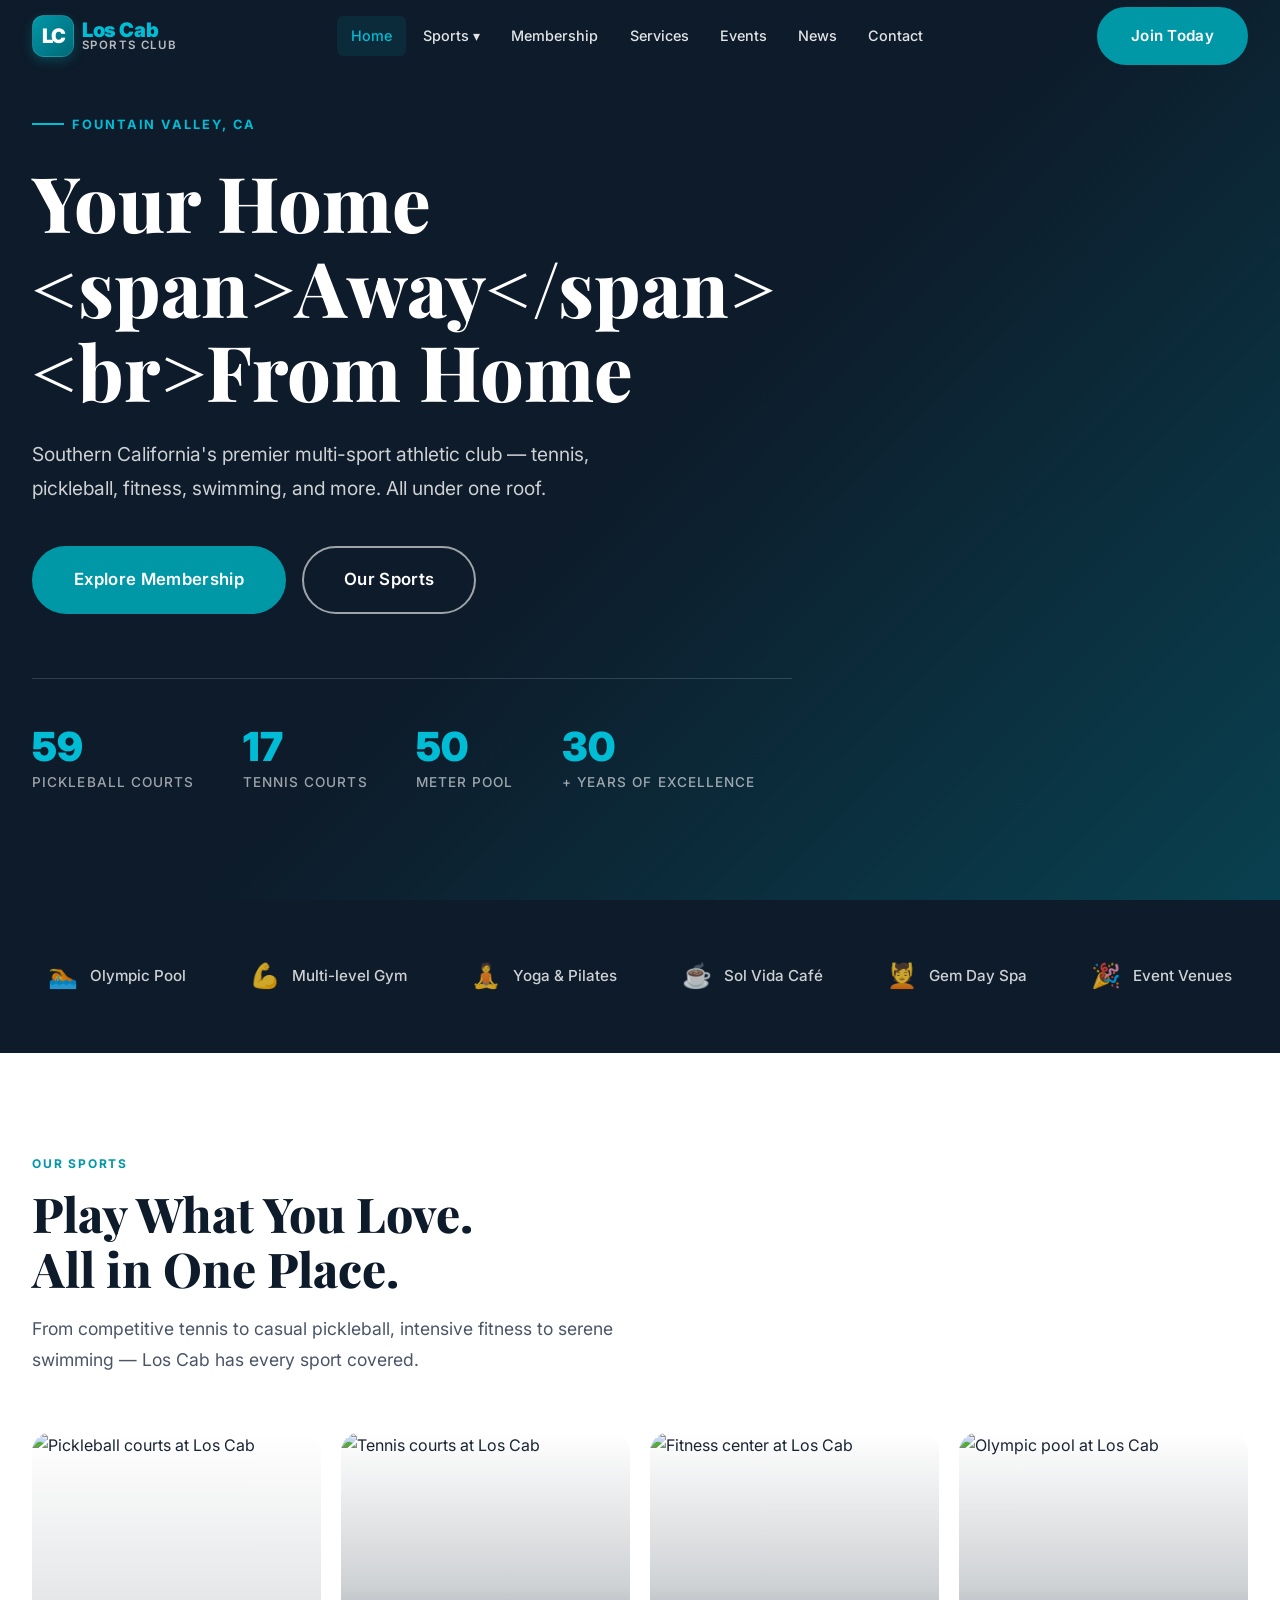
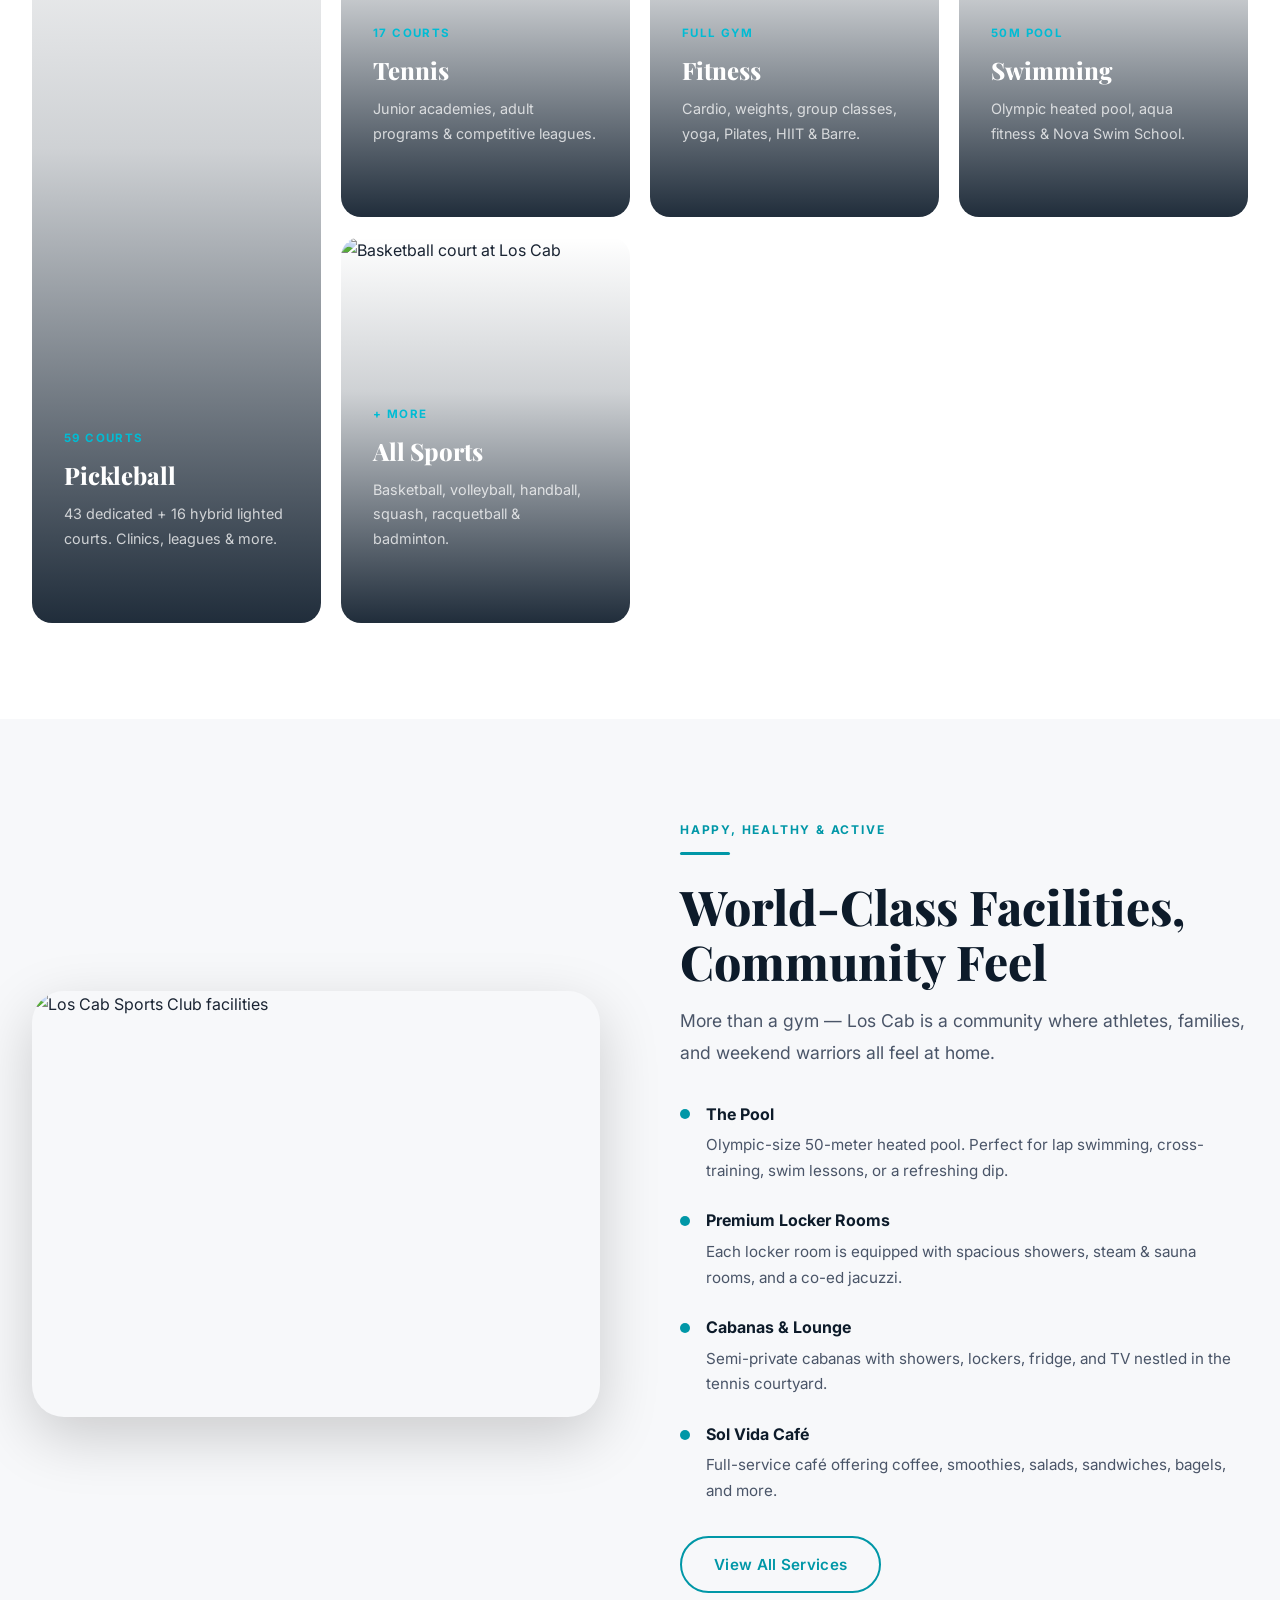
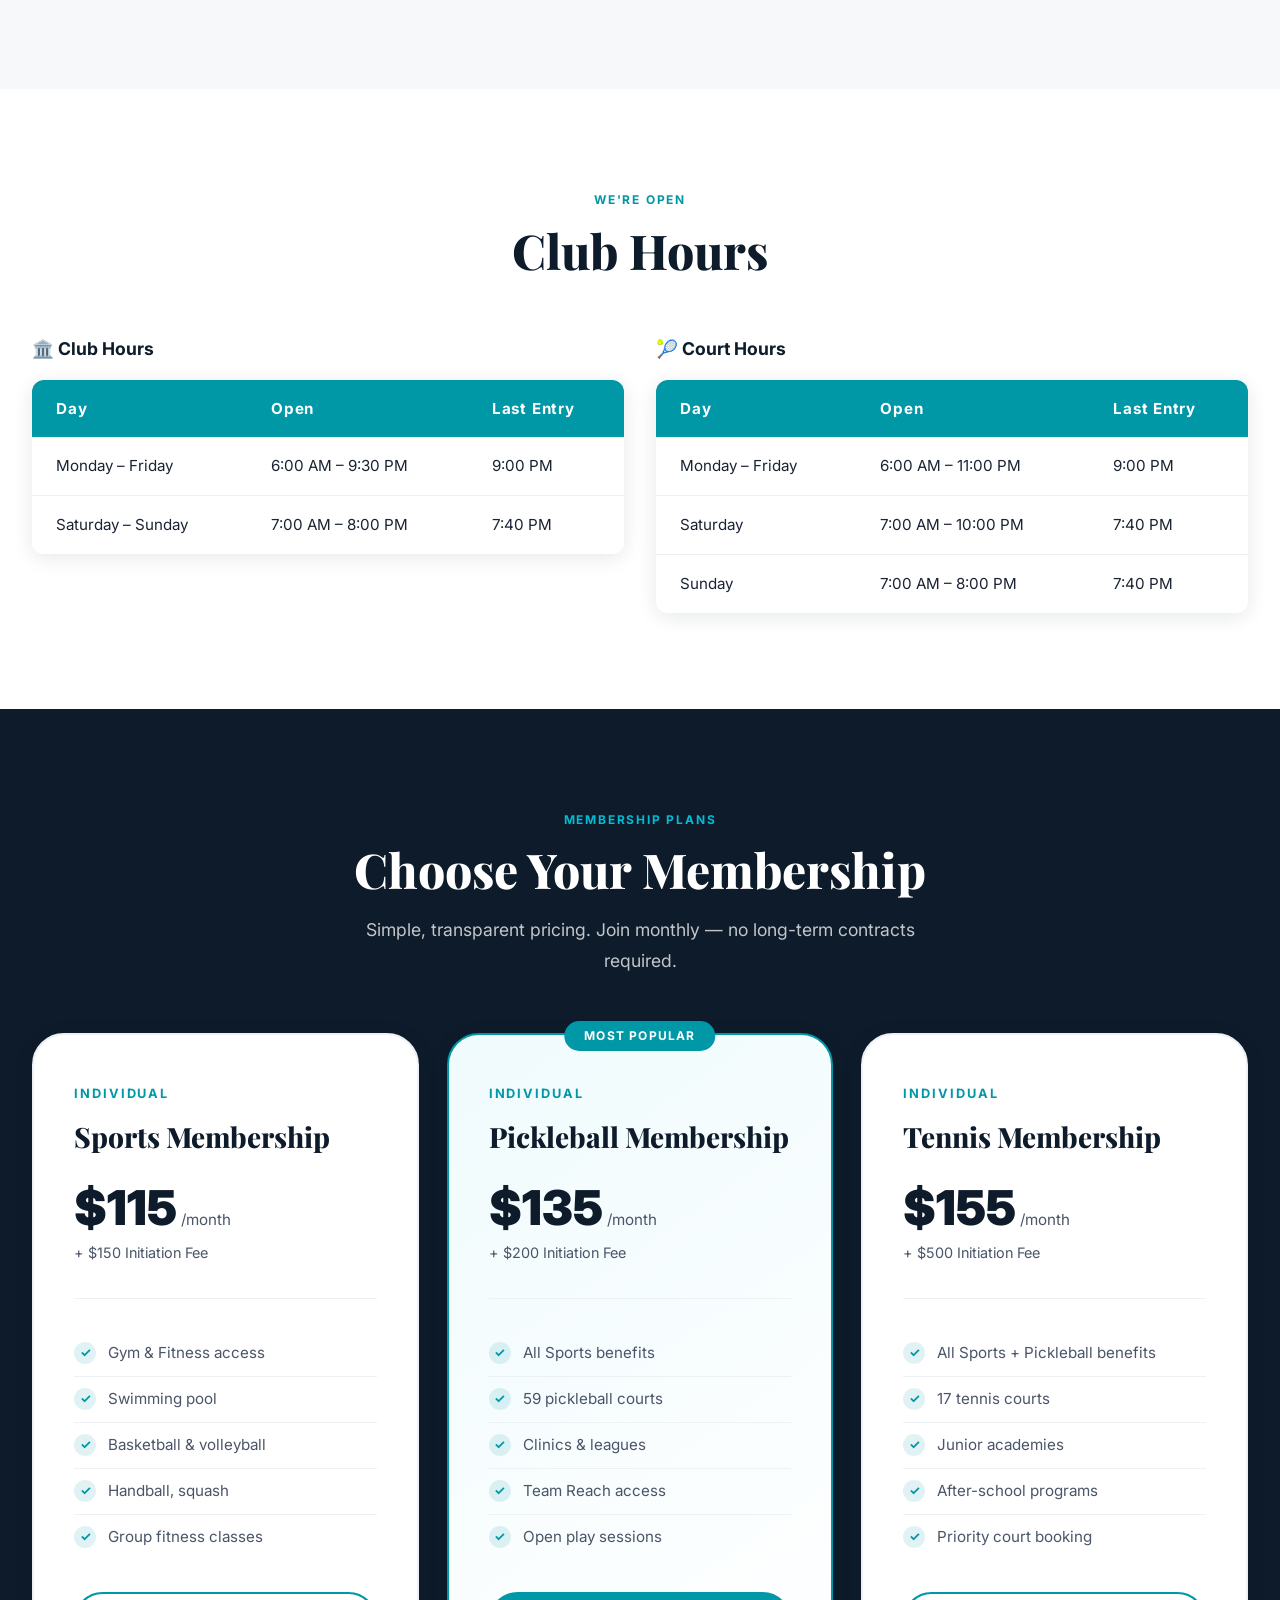
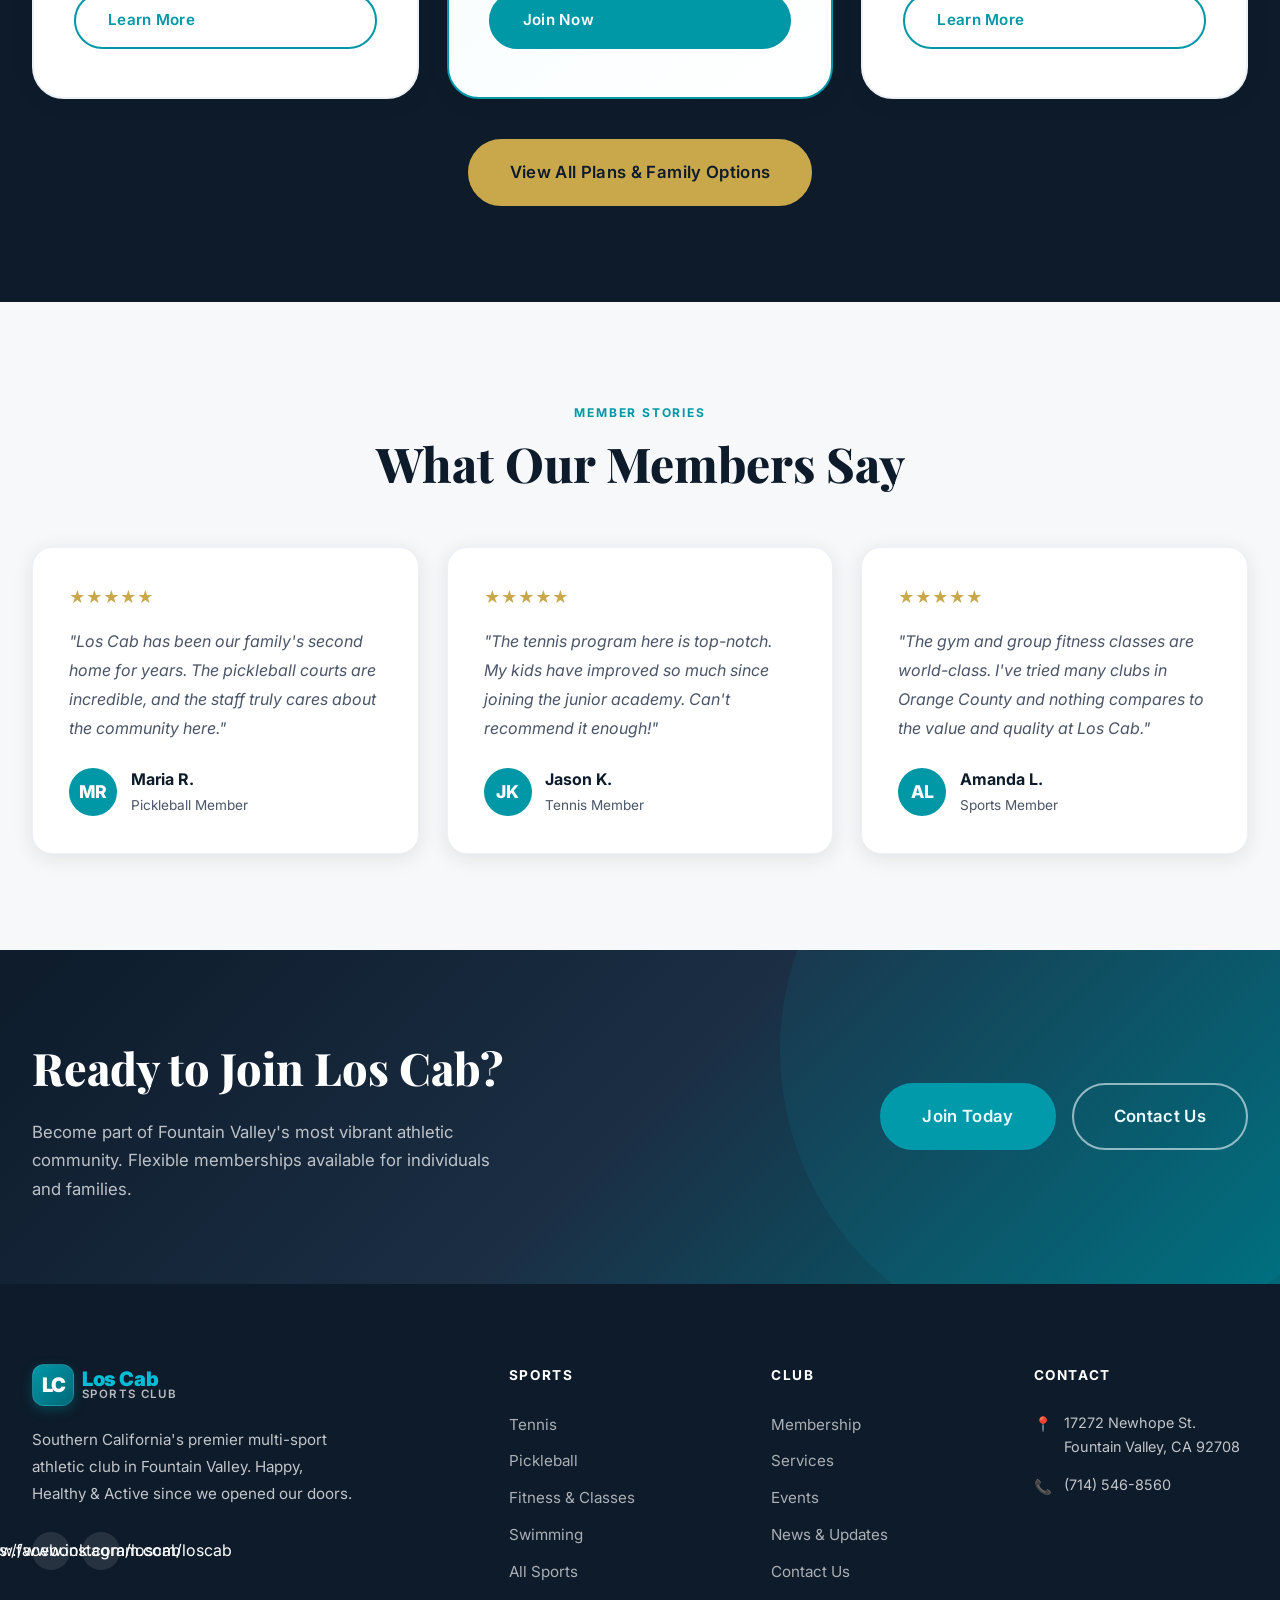
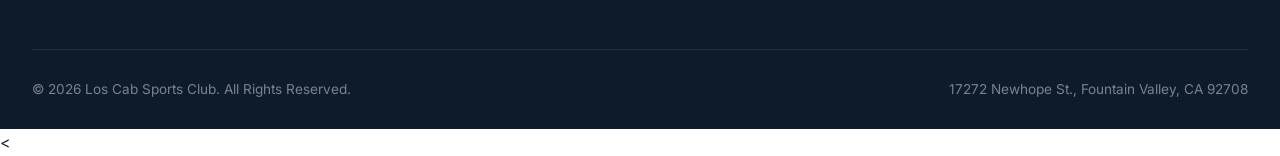
==== commit 6b213027: "Full-site CMS integration: connected Home and Sport pages" ====
--- a/index.html
+++ b/index.html
@@ -4,8 +4,8 @@
 <head>
   <meta charset="UTF-8">
   <meta name="viewport" content="width=device-width, initial-scale=1.0">
-  <title>Los Cab Sports Club — Southern California's Premier Athletic Club</title>
-  <meta name="description"
+  <title data-cms-file="index" data-cms-id="seo_title">Los Cab Sports Club — Southern California's Premier Athletic Club</title>
+  <meta name="description" data-cms-file="index" data-cms-id="seo_description"
     content="Welcome to Los Cab Sports Club in Fountain Valley, CA. Featuring 17 tennis courts, 59 pickleball courts, Olympic pool, fitness center, and premium club amenities.">
   <meta name="keywords"
     content="Los Cab, sports club, Fountain Valley, tennis, pickleball, fitness, swimming, gym, membership">
@@ -225,8 +225,8 @@
       <a href="index.html" class="logo" aria-label="Los Cab Sports Club Home">
         <div class="logo-icon" aria-hidden="true">LC</div>
         <div class="logo-text">
-          <span class="text-teal">Los Cab</span>
-          <span class="text-navy">Sports Club</span>
+          <span class="text-teal" data-cms-file="settings" data-cms-id="site_title_part1">Los Cab</span>
+          <span class="text-navy" data-cms-file="settings" data-cms-id="site_title_part2">Sports Club</span>
         </div>
       </a>
 
@@ -273,14 +273,14 @@
   </nav>
 
   <!-- Hero Section -->
-  <header class="hero" id="home">
+  <header class="hero" id="home" data-cms-file="index" data-cms-id="hero_image" data-cms-type="bg">
     <div class="hero-bg"></div>
     <div class="hero-overlay"></div>
     <div class="container" style="position:relative;z-index:2;width:100%;">
       <div class="hero-content">
-        <div class="hero-label">Fountain Valley, CA</div>
-        <h1 class="hero-title fade-in" data-cms-file="home" data-cms-id="hero_title">Your Home <span>Away</span><br>From Home</h1>
-        <p class="hero-desc" data-cms-file="home" data-cms-id="hero_subtitle">Southern California's premier multi-sport athletic club — tennis, pickleball, fitness,
+        <div class="hero-label" data-cms-file="index" data-cms-id="hero_label">Fountain Valley, CA</div>
+        <h1 class="hero-title fade-in" data-cms-file="index" data-cms-id="hero_title">Your Home <span>Away</span><br>From Home</h1>
+        <p class="hero-desc" data-cms-file="index" data-cms-id="hero_subtitle">Southern California's premier multi-sport athletic club — tennis, pickleball, fitness,
           swimming, and more. All under one roof.</p>
         <div class="hero-buttons">
           <a href="membership.html" class="btn btn-primary btn-lg" id="hero-join-btn">Explore Membership</a>
@@ -408,8 +408,8 @@
         <div class="fade-in fade-in-delay-1">
           <span class="section-label">Happy, Healthy & Active</span>
           <div class="section-divider"></div>
-          <h2 class="section-title">World-Class Facilities, Community Feel</h2>
-          <div class="section-subtitle" data-cms-file="home" data-cms-id="welcome_text">
+          <h2 class="section-title" data-cms-file="index" data-cms-id="welcome_title">World-Class Facilities, Community Feel</h2>
+          <div class="section-subtitle" data-cms-file="index" data-cms-id="welcome_text">
             <p>More than a gym — Los Cab is a community where athletes, families, and weekend warriors all feel at home.</p>
           </div>
           <div class="features-list">
@@ -657,17 +657,17 @@
             <a href="index.html" class="logo">
               <div class="logo-icon">LC</div>
               <div class="logo-text">
-                <span class="text-teal">Los Cab</span>
-                <span class="text-navy">Sports Club</span>
+                <span class="text-teal" data-cms-file="settings" data-cms-id="site_title_part1">Los Cab</span>
+                <span class="text-navy" data-cms-file="settings" data-cms-id="site_title_part2">Sports Club</span>
               </div>
             </a>
           </div>
           <p>Southern California's premier multi-sport athletic club in Fountain Valley. Happy, Healthy & Active since
             we opened our doors.</p>
           <div class="footer-socials">
-            <a href="https://www.facebook.com/loscab" class="footer-social-link" aria-label="Facebook" target="_blank"
+            <a href="#" class="footer-social-link" aria-label="Facebook" target="_blank" data-cms-file="settings" data-cms-id="facebook_link"
               rel="noopener">f</a>
-            <a href="https://www.instagram.com/loscab" class="footer-social-link" aria-label="Instagram" target="_blank"
+            <a href="#" class="footer-social-link" aria-label="Instagram" target="_blank" data-cms-file="settings" data-cms-id="instagram_link"
               rel="noopener">📷</a>
           </div>
         </div>
@@ -696,22 +696,18 @@
           <div class="footer-contact-items">
             <div class="footer-contact-item">
               <span class="icon">📍</span>
-              <span>17272 Newhope St.<br>Fountain Valley, CA 92708</span>
+              <span data-cms-file="settings" data-cms-id="footer_address">17272 Newhope St.<br>Fountain Valley, CA 92708</span>
             </div>
             <div class="footer-contact-item">
               <span class="icon">📞</span>
-              <a href="tel:+17145468560">(714) 546-8560</a>
-            </div>
-            <div class="footer-contact-item">
-              <span class="icon">✉️</span>
-              <a href="mailto:susan@loscab.com">susan@loscab.com</a>
+              <a href="#" data-cms-file="settings" data-cms-id="footer_phone">(714) 546-8560</a>
             </div>
           </div>
         </div>
       </div>
       <div class="footer-bottom">
-        <p>© 2026 Los Cab Sports Club. All Rights Reserved.</p>
-        <p>17272 Newhope St., Fountain Valley, CA 92708 · (714) 546-8560</p>
+        <p data-cms-file="settings" data-cms-id="copyright_text">© 2026 Los Cab Sports Club. All Rights Reserved.</p>
+        <p>17272 Newhope St., Fountain Valley, CA 92708</p>
       </div>
     </div>
   </footer>
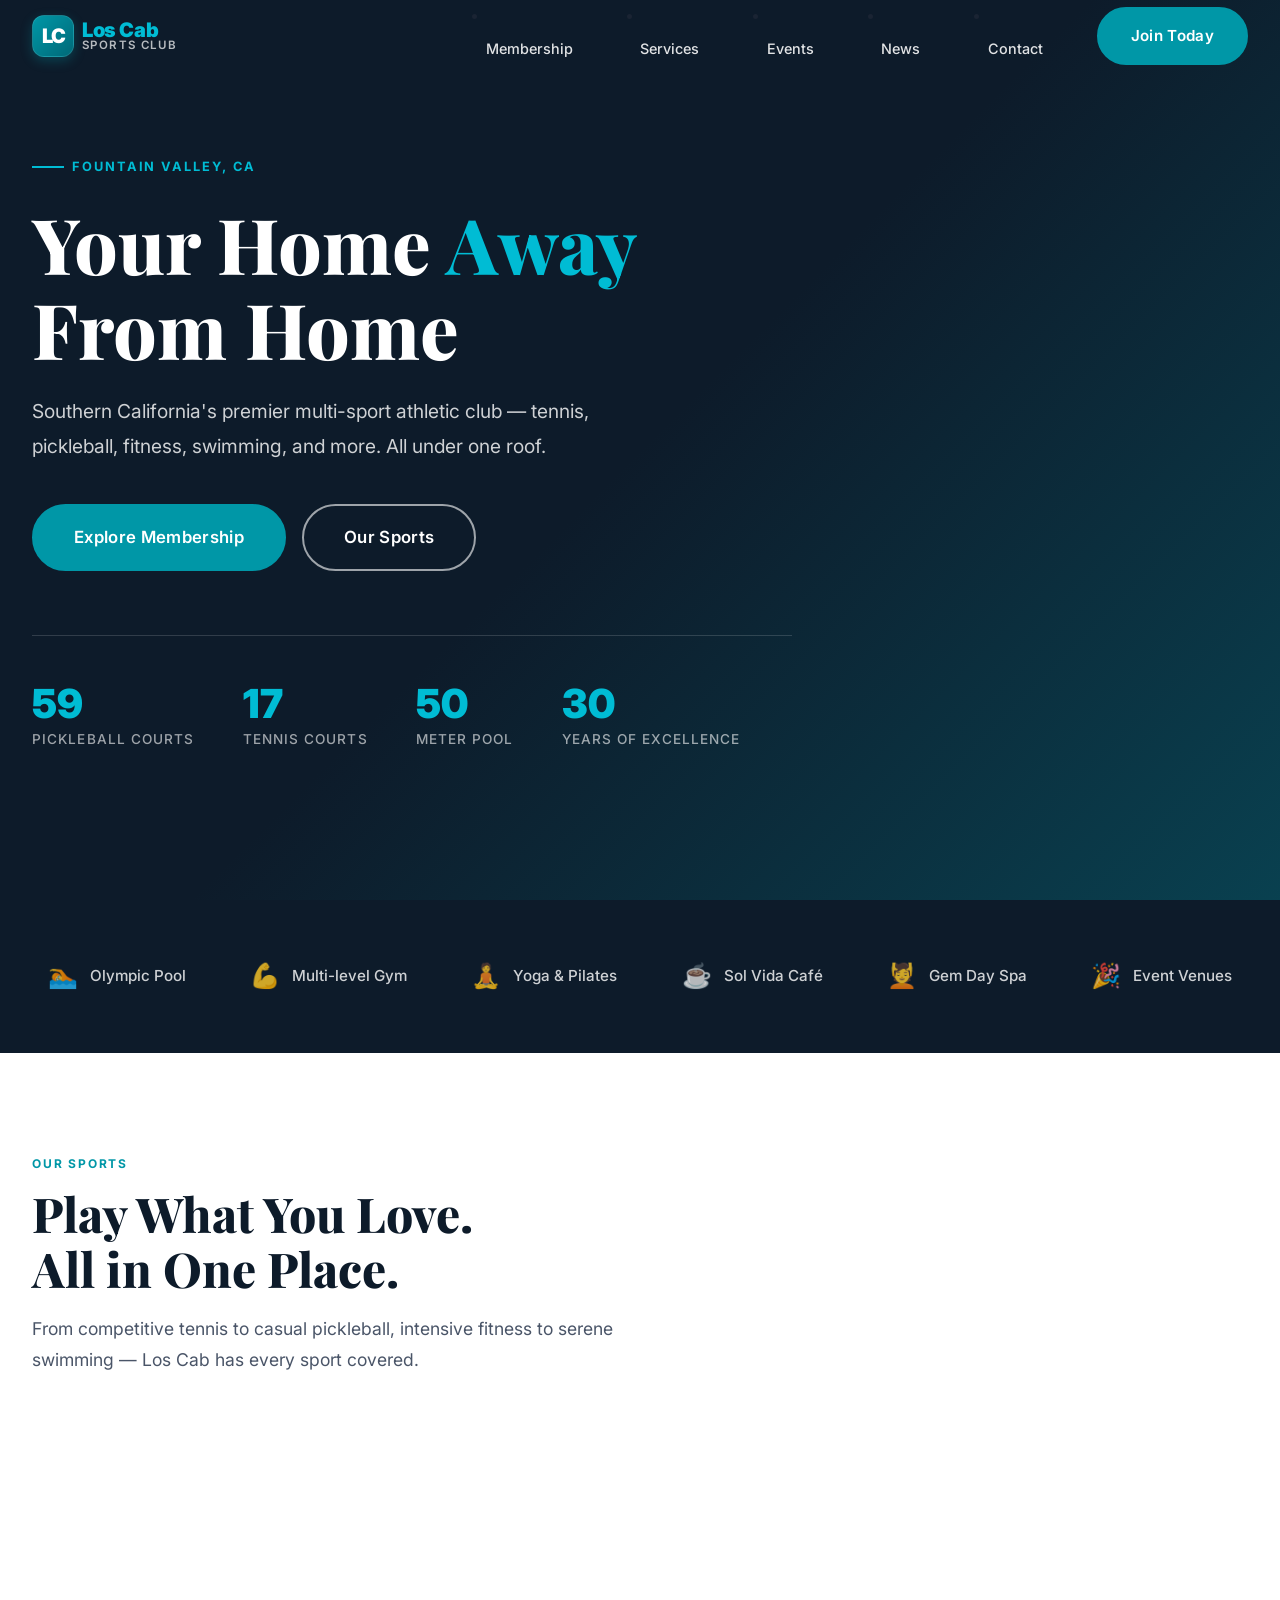
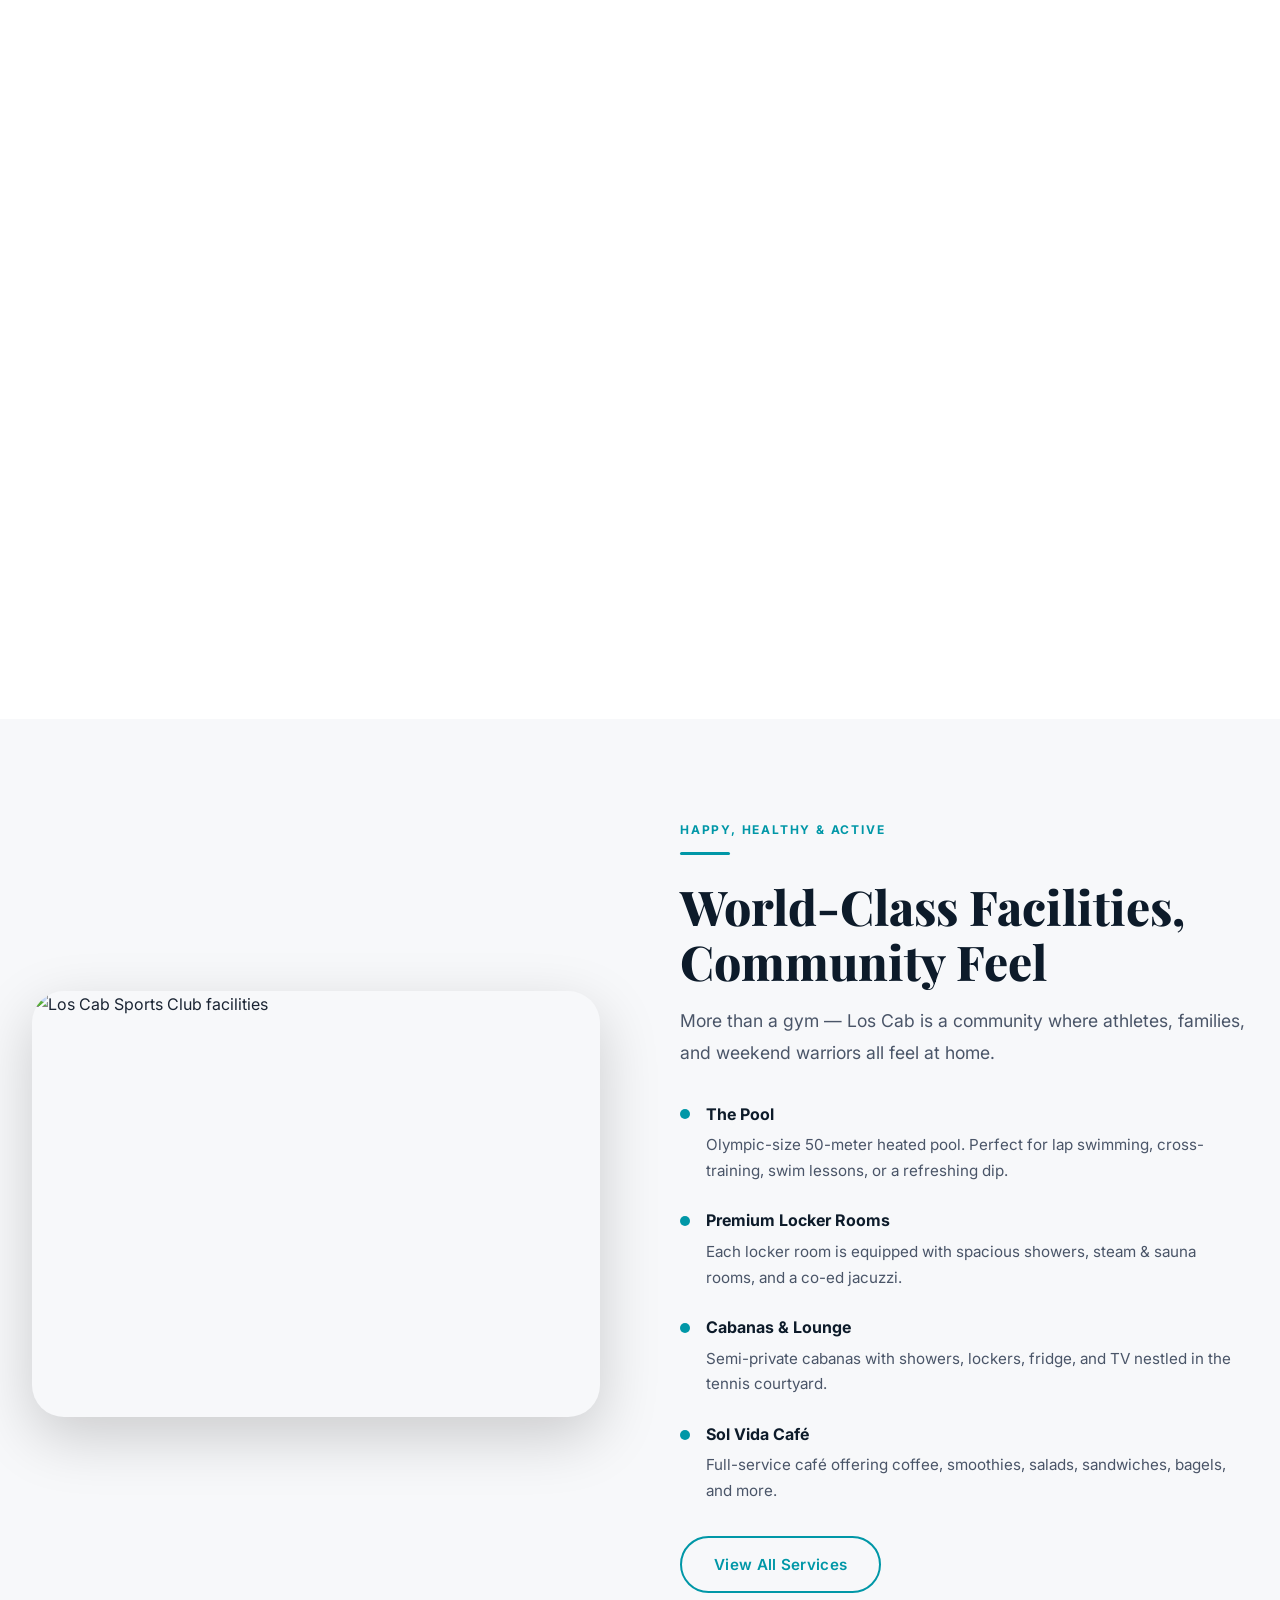
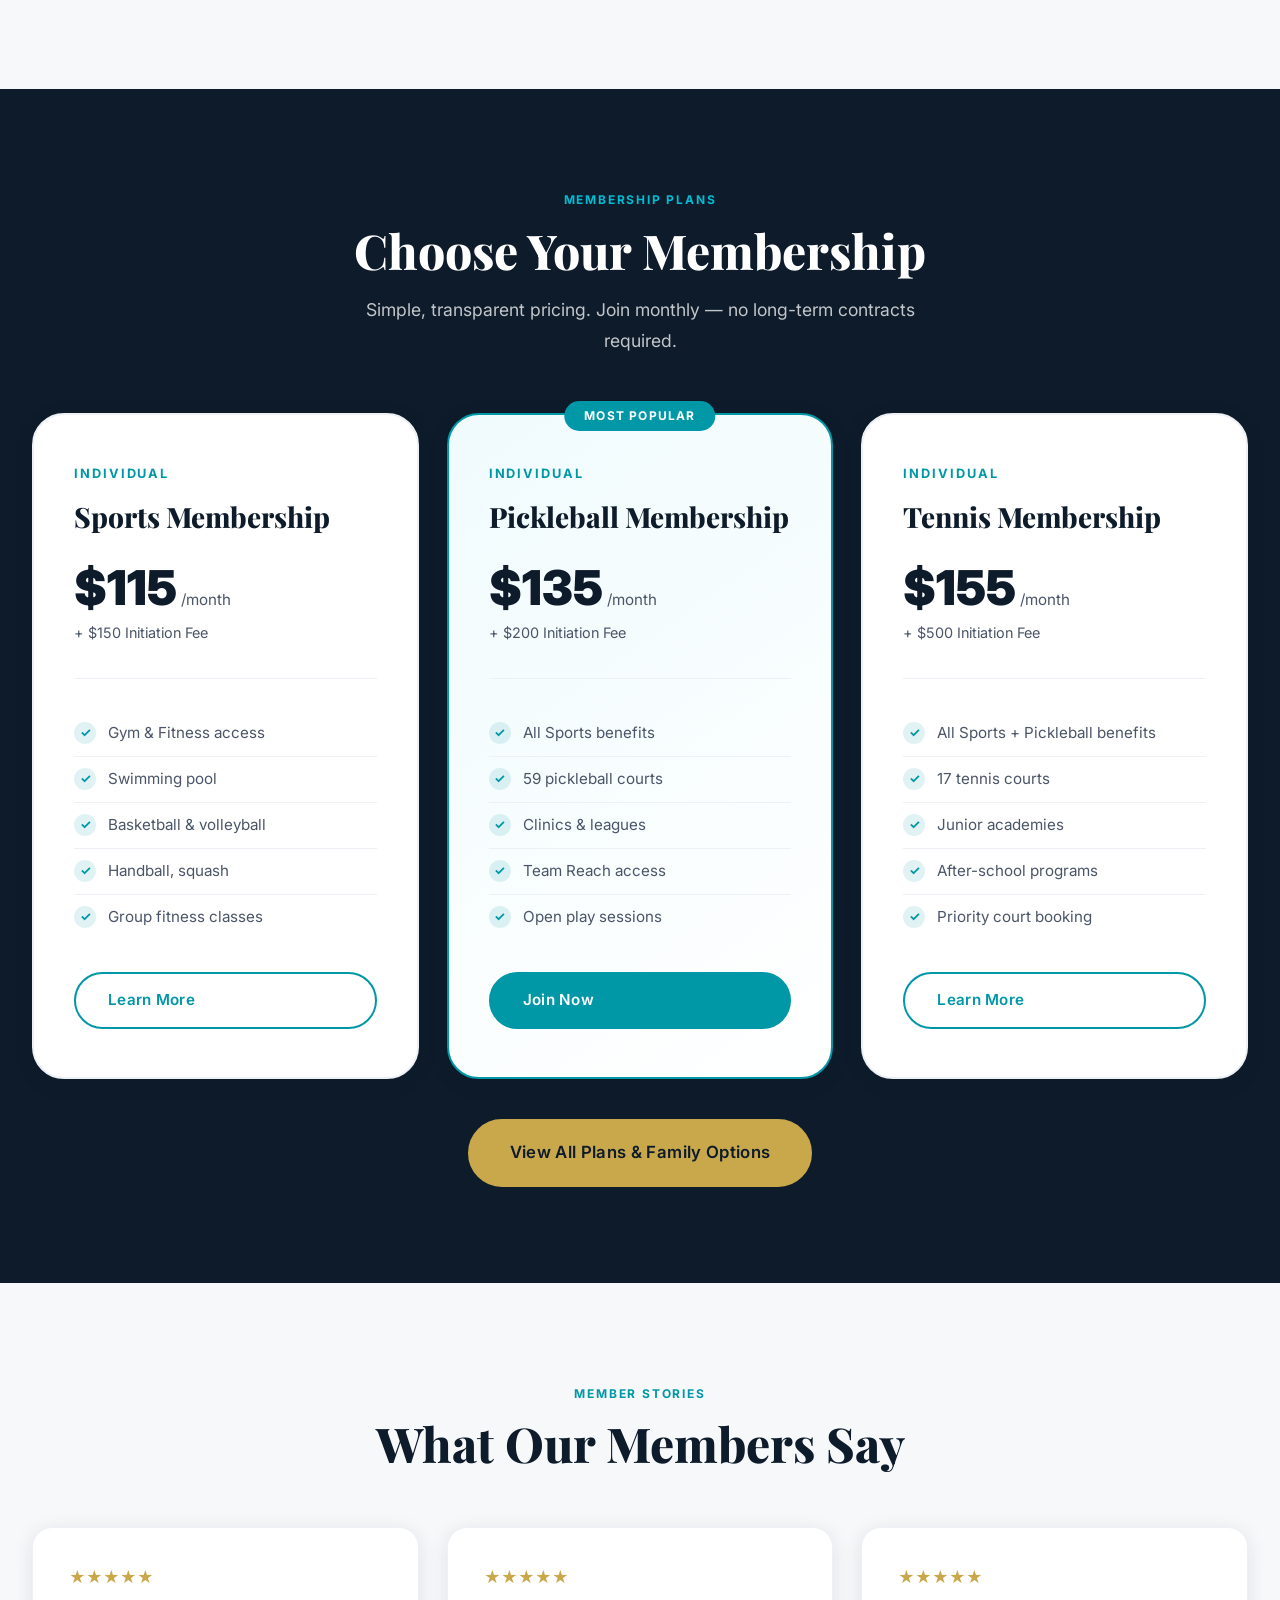
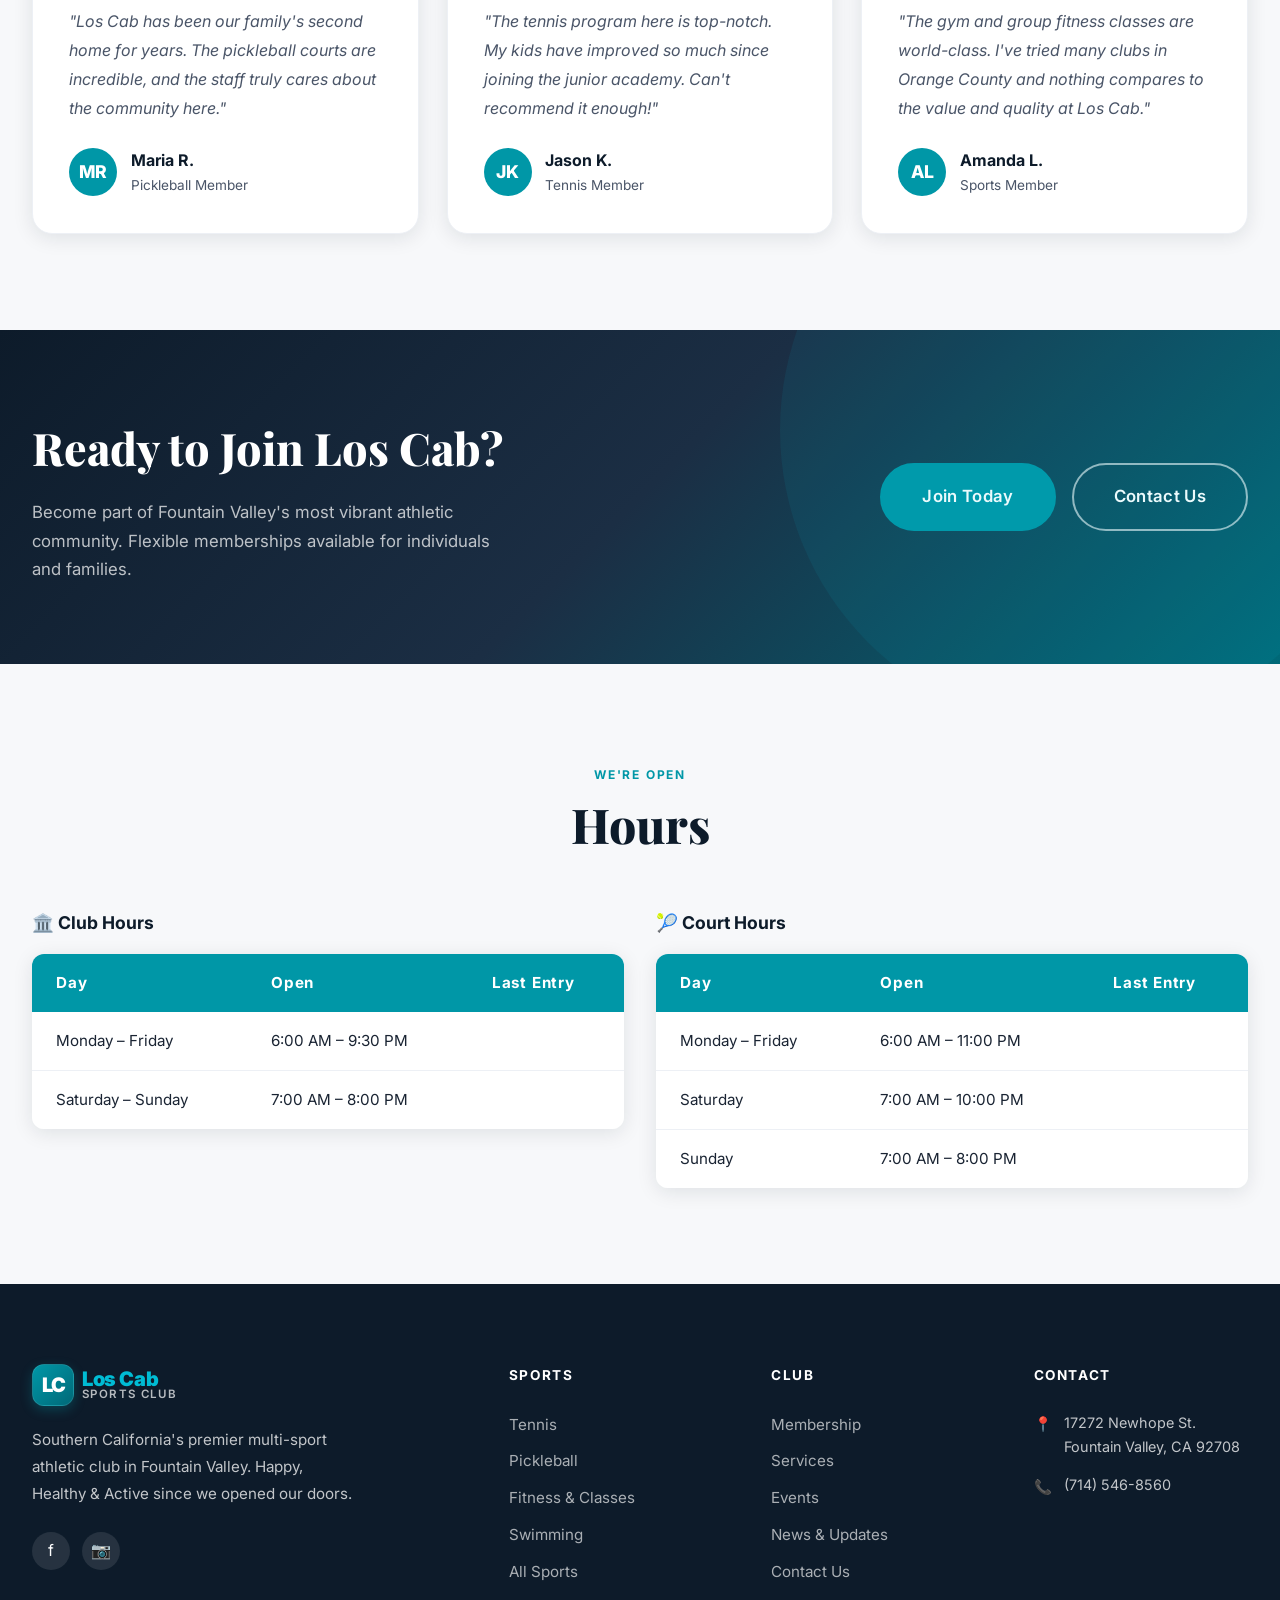
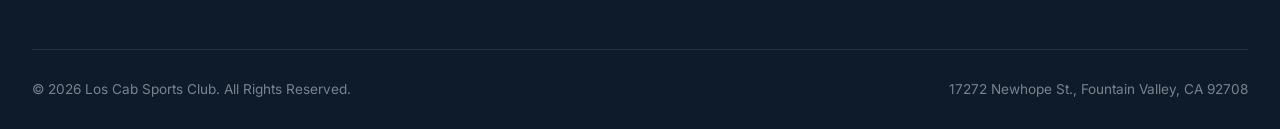
==== commit 4253f2b2: "Complete Headless CMS Integration" ====
--- a/index.html
+++ b/index.html
@@ -230,16 +230,14 @@
         </div>
       </a>
 
-      <ul class="nav-links" role="list">
-        <li class="nav-item"><a href="index.html" class="nav-link">Home</a></li>
+      <ul class="nav-links" data-cms-list="settings" data-cms-property="nav_links">
         <li class="nav-item has-dropdown">
-          <a href="sports.html" class="nav-link">Sports ▾</a>
-          <ul class="dropdown" role="list">
-            <li><a href="tennis.html">Tennis</a></li>
-            <li><a href="pickleball.html">Pickleball</a></li>
-            <li><a href="fitness.html">Fitness</a></li>
-            <li><a href="sports.html">All Sports</a></li>
+          <a href="" class="nav-link" data-cms-bind="href:url|textContent:label"></a>
+          <ul class="dropdown" data-cms-list="" data-cms-property="dropdown">
+            <li><a href="" data-cms-bind="href:url|textContent:label"></a></li>
           </ul>
+        </li>
+      </ul>
         </li>
         <li class="nav-item"><a href="membership.html" class="nav-link">Membership</a></li>
         <li class="nav-item"><a href="services.html" class="nav-link">Services</a></li>
@@ -287,22 +285,10 @@
           <a href="sports.html" class="btn btn-secondary btn-lg" id="hero-explore-btn">Our Sports</a>
         </div>
 
-        <div class="hero-stats">
+        <div class="hero-stats" data-cms-list="index" data-cms-property="stats">
           <div class="hero-stat">
-            <div class="hero-stat-number" data-count="59">0</div>
-            <div class="hero-stat-label">Pickleball Courts</div>
-          </div>
-          <div class="hero-stat">
-            <div class="hero-stat-number" data-count="17">0</div>
-            <div class="hero-stat-label">Tennis Courts</div>
-          </div>
-          <div class="hero-stat">
-            <div class="hero-stat-number" data-count="50">0</div>
-            <div class="hero-stat-label">Meter Pool</div>
-          </div>
-          <div class="hero-stat">
-            <div class="hero-stat-number" data-count="30">0</div>
-            <div class="hero-stat-label">+ Years of Excellence</div>
+            <div class="hero-stat-number" data-count="59" data-cms-bind="number">0</div>
+            <div class="hero-stat-label" data-cms-bind="label">Pickleball Courts</div>
           </div>
         </div>
       </div>
@@ -312,13 +298,8 @@
   <!-- Amenities Strip -->
   <div class="amenities-strip">
     <div class="container">
-      <div class="amenities-strip-inner">
-        <div class="amenity-item"><span class="icon">🏊</span><span>Olympic Pool</span></div>
-        <div class="amenity-item"><span class="icon">💪</span><span>Multi-level Gym</span></div>
-        <div class="amenity-item"><span class="icon">🧘</span><span>Yoga & Pilates</span></div>
-        <div class="amenity-item"><span class="icon">☕</span><span>Sol Vida Café</span></div>
-        <div class="amenity-item"><span class="icon">💆</span><span>Gem Day Spa</span></div>
-        <div class="amenity-item"><span class="icon">🎉</span><span>Event Venues</span></div>
+      <div class="amenities-strip-inner" data-cms-list="index" data-cms-property="amenities">
+        <div class="amenity-item"><span class="icon" data-cms-bind="icon">🏊</span><span data-cms-bind="text">Olympic Pool</span></div>
       </div>
     </div>
   </div>
@@ -328,69 +309,20 @@
     <div class="container">
       <div class="section-head">
         <span class="section-label fade-in">Our Sports</span>
-        <h2 class="section-title fade-in fade-in-delay-1">Play What You Love.<br>All in One Place.</h2>
-        <p class="section-subtitle fade-in fade-in-delay-2">From competitive tennis to casual pickleball, intensive
+        <h2 class="section-title fade-in fade-in-delay-1" data-cms-id="sports_title">Play What You Love.<br>All in One Place.</h2>
+        <p class="section-subtitle fade-in fade-in-delay-2" data-cms-id="sports_subtitle">From competitive tennis to casual pickleball, intensive
           fitness to serene swimming — Los Cab has every sport covered.</p>
       </div>
 
-      <div class="sports-tiles">
-        <!-- Pickleball – tall -->
-        <a href="pickleball.html" class="sport-tile fade-in" id="sport-pickleball">
+      <div class="sports-tiles" data-cms-list="index" data-cms-property="sports_tiles">
+        <a href="pickleball.html" class="sport-tile fade-in" id="sport-pickleball" data-cms-bind="href:link">
           <img src="https://images.unsplash.com/photo-1554068865-24cecd4e34b8?w=800&q=80"
-            alt="Pickleball courts at Los Cab" loading="lazy">
+            alt="Pickleball courts at Los Cab" loading="lazy" data-cms-bind="src:image">
           <div class="sport-tile-overlay">
-            <div class="sport-tile-tag">59 Courts</div>
-            <h3>Pickleball</h3>
-            <p>43 dedicated + 16 hybrid lighted courts. Clinics, leagues & more.</p>
+            <div class="sport-tile-tag" data-cms-bind="tag">59 Courts</div>
+            <h3 data-cms-bind="title">Pickleball</h3>
+            <p data-cms-bind="desc">43 dedicated + 16 hybrid lighted courts. Clinics, leagues & more.</p>
             <div class="sport-tile-arrow">Explore →</div>
-          </div>
-        </a>
-
-        <!-- Tennis -->
-        <a href="tennis.html" class="sport-tile fade-in fade-in-delay-1" id="sport-tennis">
-          <img src="https://images.unsplash.com/photo-1622279457486-62dcc4a431d6?w=800&q=80"
-            alt="Tennis courts at Los Cab" loading="lazy">
-          <div class="sport-tile-overlay">
-            <div class="sport-tile-tag">17 Courts</div>
-            <h3>Tennis</h3>
-            <p>Junior academies, adult programs & competitive leagues.</p>
-            <div class="sport-tile-arrow">Explore →</div>
-          </div>
-        </a>
-
-        <!-- Fitness -->
-        <a href="fitness.html" class="sport-tile fade-in fade-in-delay-2" id="sport-fitness">
-          <img src="https://images.unsplash.com/photo-1534438327276-14e5300c3a48?w=800&q=80"
-            alt="Fitness center at Los Cab" loading="lazy">
-          <div class="sport-tile-overlay">
-            <div class="sport-tile-tag">Full Gym</div>
-            <h3>Fitness</h3>
-            <p>Cardio, weights, group classes, yoga, Pilates, HIIT & Barre.</p>
-            <div class="sport-tile-arrow">Explore →</div>
-          </div>
-        </a>
-
-        <!-- Swimming -->
-        <a href="sports.html#swimming" class="sport-tile fade-in fade-in-delay-1" id="sport-swimming">
-          <img src="https://images.unsplash.com/photo-1560090995-01632a28895b?w=800&q=80" alt="Olympic pool at Los Cab"
-            loading="lazy">
-          <div class="sport-tile-overlay">
-            <div class="sport-tile-tag">50M Pool</div>
-            <h3>Swimming</h3>
-            <p>Olympic heated pool, aqua fitness & Nova Swim School.</p>
-            <div class="sport-tile-arrow">Explore →</div>
-          </div>
-        </a>
-
-        <!-- More Sports -->
-        <a href="sports.html" class="sport-tile fade-in fade-in-delay-2" id="sport-more">
-          <img src="https://images.unsplash.com/photo-1504450758481-7338eba7524a?w=800&q=80"
-            alt="Basketball court at Los Cab" loading="lazy">
-          <div class="sport-tile-overlay">
-            <div class="sport-tile-tag">+ More</div>
-            <h3>All Sports</h3>
-            <p>Basketball, volleyball, handball, squash, racquetball & badminton.</p>
-            <div class="sport-tile-arrow">View All →</div>
           </div>
         </a>
       </div>
@@ -412,36 +344,15 @@
           <div class="section-subtitle" data-cms-file="index" data-cms-id="welcome_text">
             <p>More than a gym — Los Cab is a community where athletes, families, and weekend warriors all feel at home.</p>
           </div>
-          <div class="features-list">
+          <div class="features-list" data-cms-list="index" data-cms-property="features">
             <div class="feature-item">
               <div class="feature-dot"></div>
               <div>
-                <strong>The Pool</strong>
-                <p>Olympic-size 50-meter heated pool. Perfect for lap swimming, cross-training, swim lessons, or a
+                <strong data-cms-bind="title">The Pool</strong>
+                <p data-cms-bind="text">Olympic-size 50-meter heated pool. Perfect for lap swimming, cross-training, swim lessons, or a
                   refreshing dip.</p>
               </div>
             </div>
-            <div class="feature-item">
-              <div class="feature-dot"></div>
-              <div>
-                <strong>Premium Locker Rooms</strong>
-                <p>Each locker room is equipped with spacious showers, steam & sauna rooms, and a co-ed jacuzzi.</p>
-              </div>
-            </div>
-            <div class="feature-item">
-              <div class="feature-dot"></div>
-              <div>
-                <strong>Cabanas & Lounge</strong>
-                <p>Semi-private cabanas with showers, lockers, fridge, and TV nestled in the tennis courtyard.</p>
-              </div>
-            </div>
-            <div class="feature-item">
-              <div class="feature-dot"></div>
-              <div>
-                <strong>Sol Vida Café</strong>
-                <p>Full-service café offering coffee, smoothies, salads, sandwiches, bagels, and more.</p>
-              </div>
-            </div>
           </div>
           <a href="services.html" class="btn btn-outline" style="margin-top:2rem;" id="club-services-btn">View All
             Services</a>
@@ -450,70 +361,7 @@
     </div>
   </section>
 
-  <!-- Hours -->
-  <section class="section">
-    <div class="container">
-      <div class="section-head section-head--center">
-        <span class="section-label fade-in">We're Open</span>
-        <h2 class="section-title section-title fade-in fade-in-delay-1">Club Hours</h2>
-      </div>
-      <div style="display:grid;grid-template-columns:1fr 1fr;gap:2rem;" class="fade-in">
-        <div>
-          <h3 style="font-weight:700;color:var(--navy);margin-bottom:1rem;font-size:1.1rem;">🏛️ Club Hours</h3>
-          <table class="hours-table">
-            <thead>
-              <tr>
-                <th>Day</th>
-                <th>Open</th>
-                <th>Last Entry</th>
-              </tr>
-            </thead>
-            <tbody>
-              <tr>
-                <td>Monday – Friday</td>
-                <td>6:00 AM – 9:30 PM</td>
-                <td>9:00 PM</td>
-              </tr>
-              <tr>
-                <td>Saturday – Sunday</td>
-                <td>7:00 AM – 8:00 PM</td>
-                <td>7:40 PM</td>
-              </tr>
-            </tbody>
-          </table>
-        </div>
-        <div>
-          <h3 style="font-weight:700;color:var(--navy);margin-bottom:1rem;font-size:1.1rem;">🎾 Court Hours</h3>
-          <table class="hours-table">
-            <thead>
-              <tr>
-                <th>Day</th>
-                <th>Open</th>
-                <th>Last Entry</th>
-              </tr>
-            </thead>
-            <tbody>
-              <tr>
-                <td>Monday – Friday</td>
-                <td>6:00 AM – 11:00 PM</td>
-                <td>9:00 PM</td>
-              </tr>
-              <tr>
-                <td>Saturday</td>
-                <td>7:00 AM – 10:00 PM</td>
-                <td>7:40 PM</td>
-              </tr>
-              <tr>
-                <td>Sunday</td>
-                <td>7:00 AM – 8:00 PM</td>
-                <td>7:40 PM</td>
-              </tr>
-            </tbody>
-          </table>
-        </div>
-      </div>
-    </div>
-  </section>
+  
 
   <!-- Membership Preview -->
   <section class="section section--navy">
@@ -590,40 +438,16 @@
         <span class="section-label fade-in">Member Stories</span>
         <h2 class="section-title fade-in fade-in-delay-1">What Our Members Say</h2>
       </div>
-      <div class="grid grid-3 fade-in fade-in-delay-2">
+      <div class="grid grid-3 fade-in fade-in-delay-2" data-cms-list="index" data-cms-property="testimonials">
         <div class="testimonial-card">
-          <div class="testimonial-stars">★★★★★</div>
-          <p class="testimonial-text">"Los Cab has been our family's second home for years. The pickleball courts are
+          <div class="testimonial-stars" data-cms-bind="stars">★★★★★</div>
+          <p class="testimonial-text" data-cms-bind="quote">"Los Cab has been our family's second home for years. The pickleball courts are
             incredible, and the staff truly cares about the community here."</p>
           <div class="testimonial-author">
-            <div class="testimonial-avatar">MR</div>
+            <div class="testimonial-avatar" data-cms-bind="initials">MR</div>
             <div>
-              <div class="testimonial-name">Maria R.</div>
-              <div class="testimonial-role">Pickleball Member</div>
-            </div>
-          </div>
-        </div>
-        <div class="testimonial-card">
-          <div class="testimonial-stars">★★★★★</div>
-          <p class="testimonial-text">"The tennis program here is top-notch. My kids have improved so much since joining
-            the junior academy. Can't recommend it enough!"</p>
-          <div class="testimonial-author">
-            <div class="testimonial-avatar">JK</div>
-            <div>
-              <div class="testimonial-name">Jason K.</div>
-              <div class="testimonial-role">Tennis Member</div>
-            </div>
-          </div>
-        </div>
-        <div class="testimonial-card">
-          <div class="testimonial-stars">★★★★★</div>
-          <p class="testimonial-text">"The gym and group fitness classes are world-class. I've tried many clubs in
-            Orange County and nothing compares to the value and quality at Los Cab."</p>
-          <div class="testimonial-author">
-            <div class="testimonial-avatar">AL</div>
-            <div>
-              <div class="testimonial-name">Amanda L.</div>
-              <div class="testimonial-role">Sports Member</div>
+              <div class="testimonial-name" data-cms-bind="name">Maria R.</div>
+              <div class="testimonial-role" data-cms-bind="role">Pickleball Member</div>
             </div>
           </div>
         </div>
@@ -649,6 +473,44 @@
   </section>
 
   <!-- Footer -->
+  
+  <section class="section section--gray">
+    <div class="container">
+      <div class="section-head section-head--center">
+        <span class="section-label fade-in">We're Open</span>
+        <h2 class="section-title section-title fade-in fade-in-delay-1">Hours</h2>
+      </div>
+      <div style="display:grid;grid-template-columns:repeat(auto-fit, minmax(300px, 1fr));gap:2rem;" class="fade-in">
+        <div>
+          <h3 style="font-weight:700;color:var(--navy);margin-bottom:1rem;font-size:1.1rem;">🏛️ Club Hours</h3>
+          <table class="hours-table">
+            <thead><tr><th>Day</th><th>Open</th><th>Last Entry</th></tr></thead>
+            <tbody data-cms-list="settings" data-cms-property="club_hours">
+              <tr>
+                <td data-cms-bind="day"></td>
+                <td data-cms-bind="open"></td>
+                <td data-cms-bind="textContent:last"></td>
+              </tr>
+            </tbody>
+          </table>
+        </div>
+        <div>
+          <h3 style="font-weight:700;color:var(--navy);margin-bottom:1rem;font-size:1.1rem;">🎾 Court Hours</h3>
+          <table class="hours-table">
+            <thead><tr><th>Day</th><th>Open</th><th>Last Entry</th></tr></thead>
+            <tbody data-cms-list="settings" data-cms-property="court_hours">
+              <tr>
+                <td data-cms-bind="day"></td>
+                <td data-cms-bind="open"></td>
+                <td data-cms-bind="textContent:last"></td>
+              </tr>
+            </tbody>
+          </table>
+        </div>
+      </div>
+    </div>
+  </section>
+
   <footer class="footer">
     <div class="container">
       <div class="footer-grid">
@@ -700,7 +562,7 @@
             </div>
             <div class="footer-contact-item">
               <span class="icon">📞</span>
-              <a href="#" data-cms-file="settings" data-cms-id="footer_phone">(714) 546-8560</a>
+              <a href="tel:+17145468560" data-cms-file="settings" data-cms-bind="href:tel_phone|textContent:footer_phone">(714) 546-8560</a>
             </div>
           </div>
         </div>
@@ -717,5 +579,3 @@
 </body>
 
 </html>
-<nav-link>
-  <<nav /nav-link>
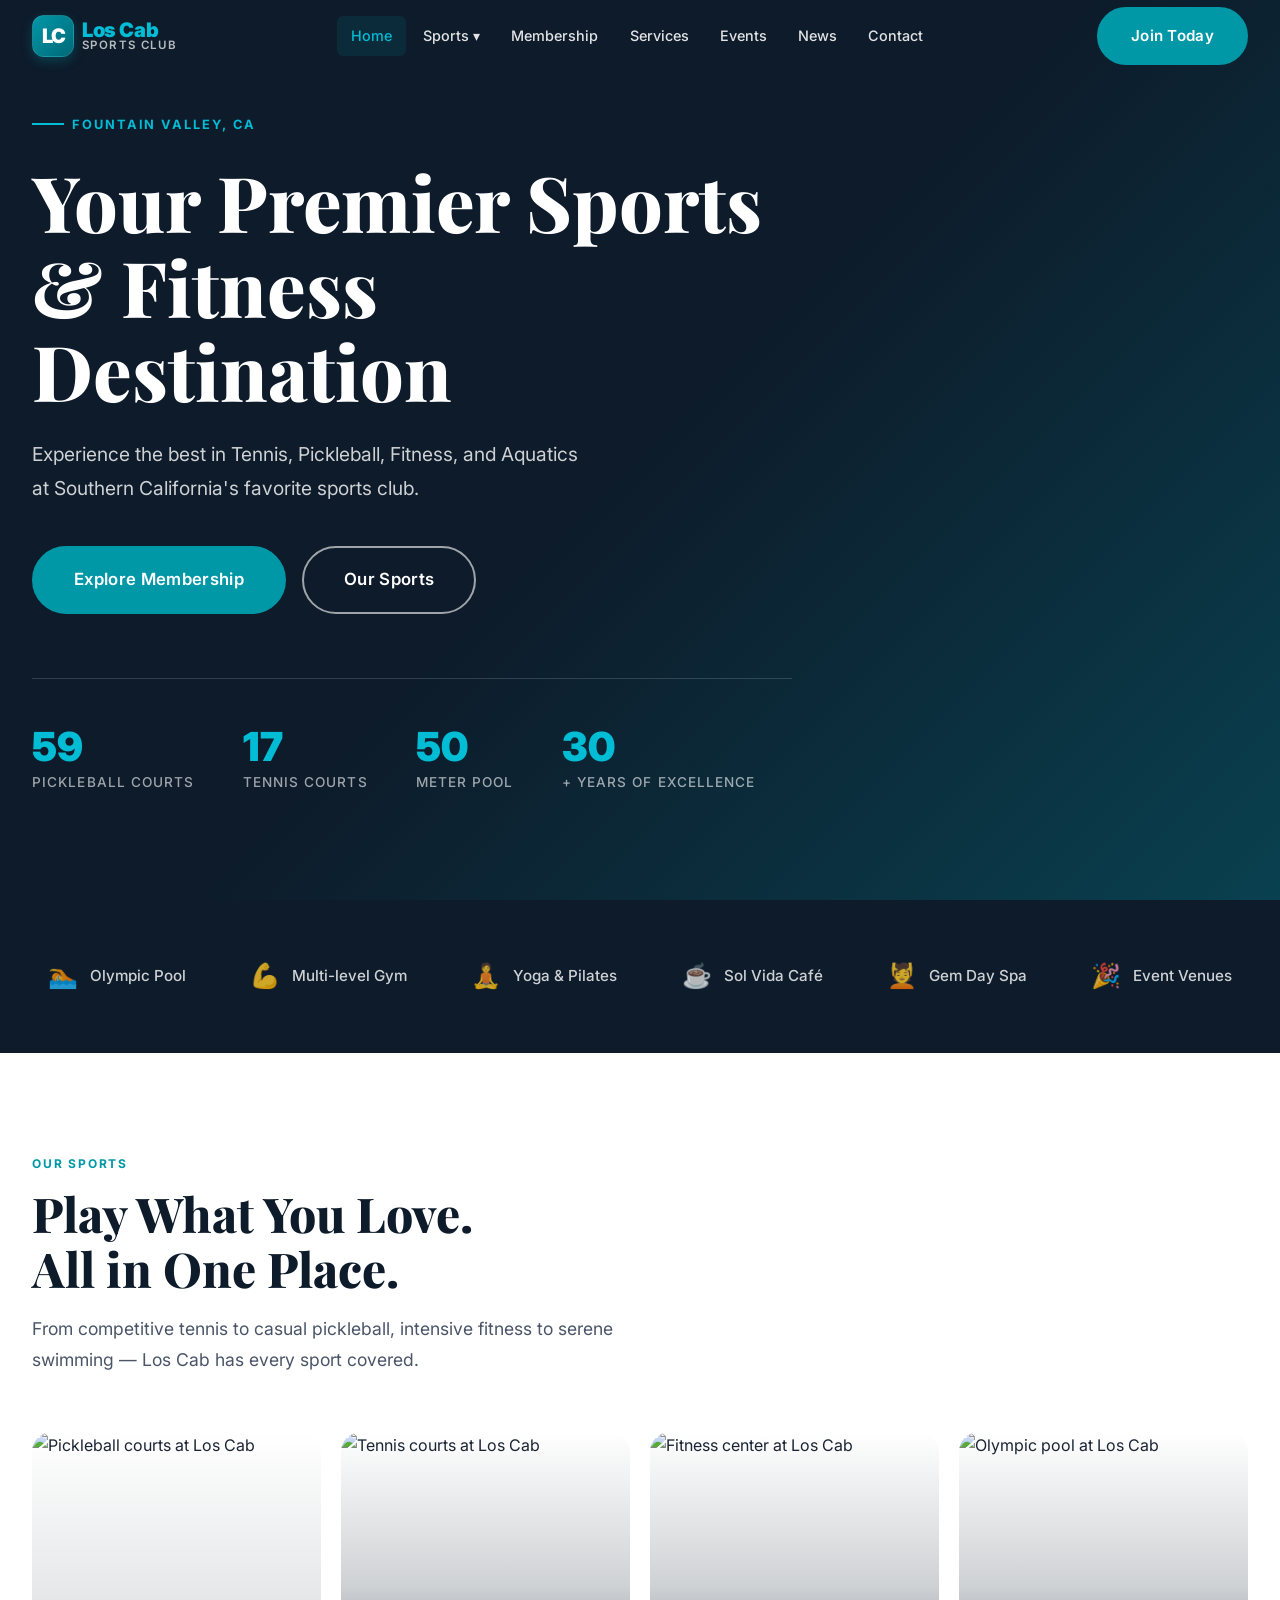
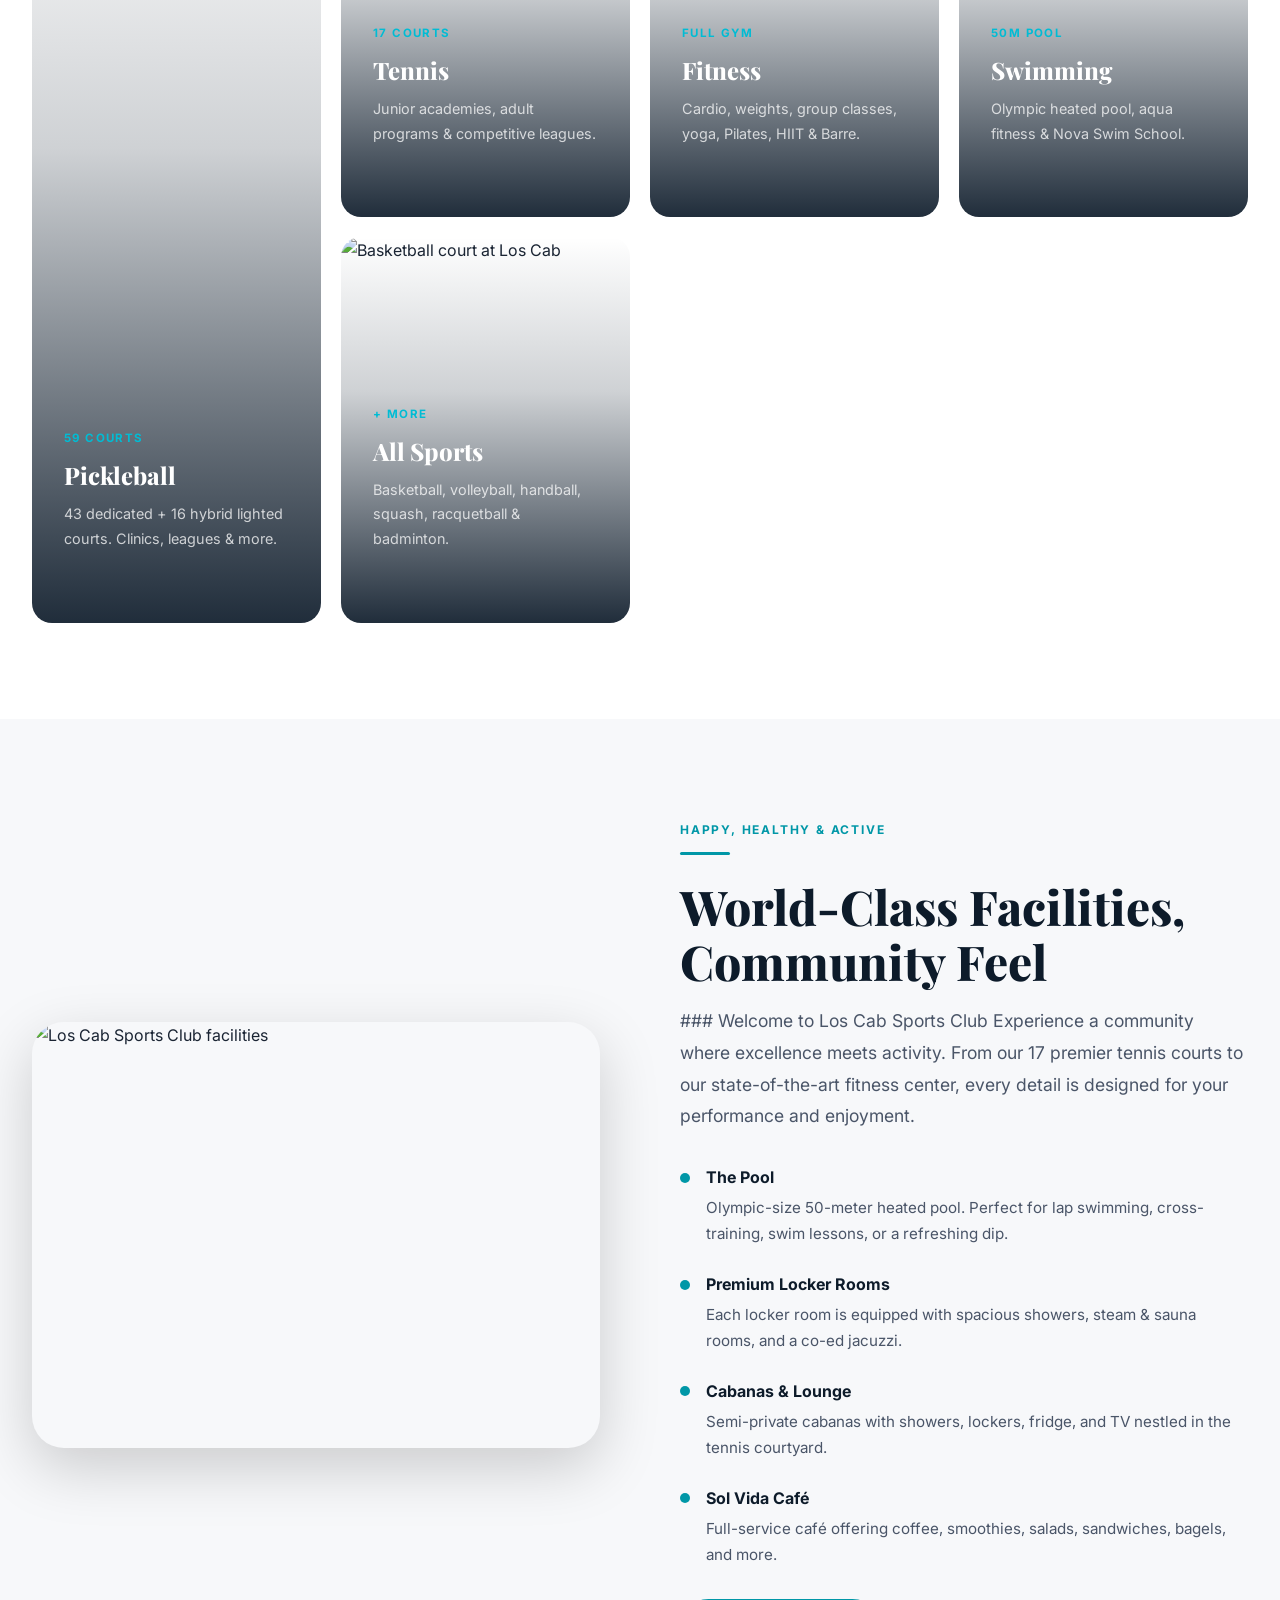
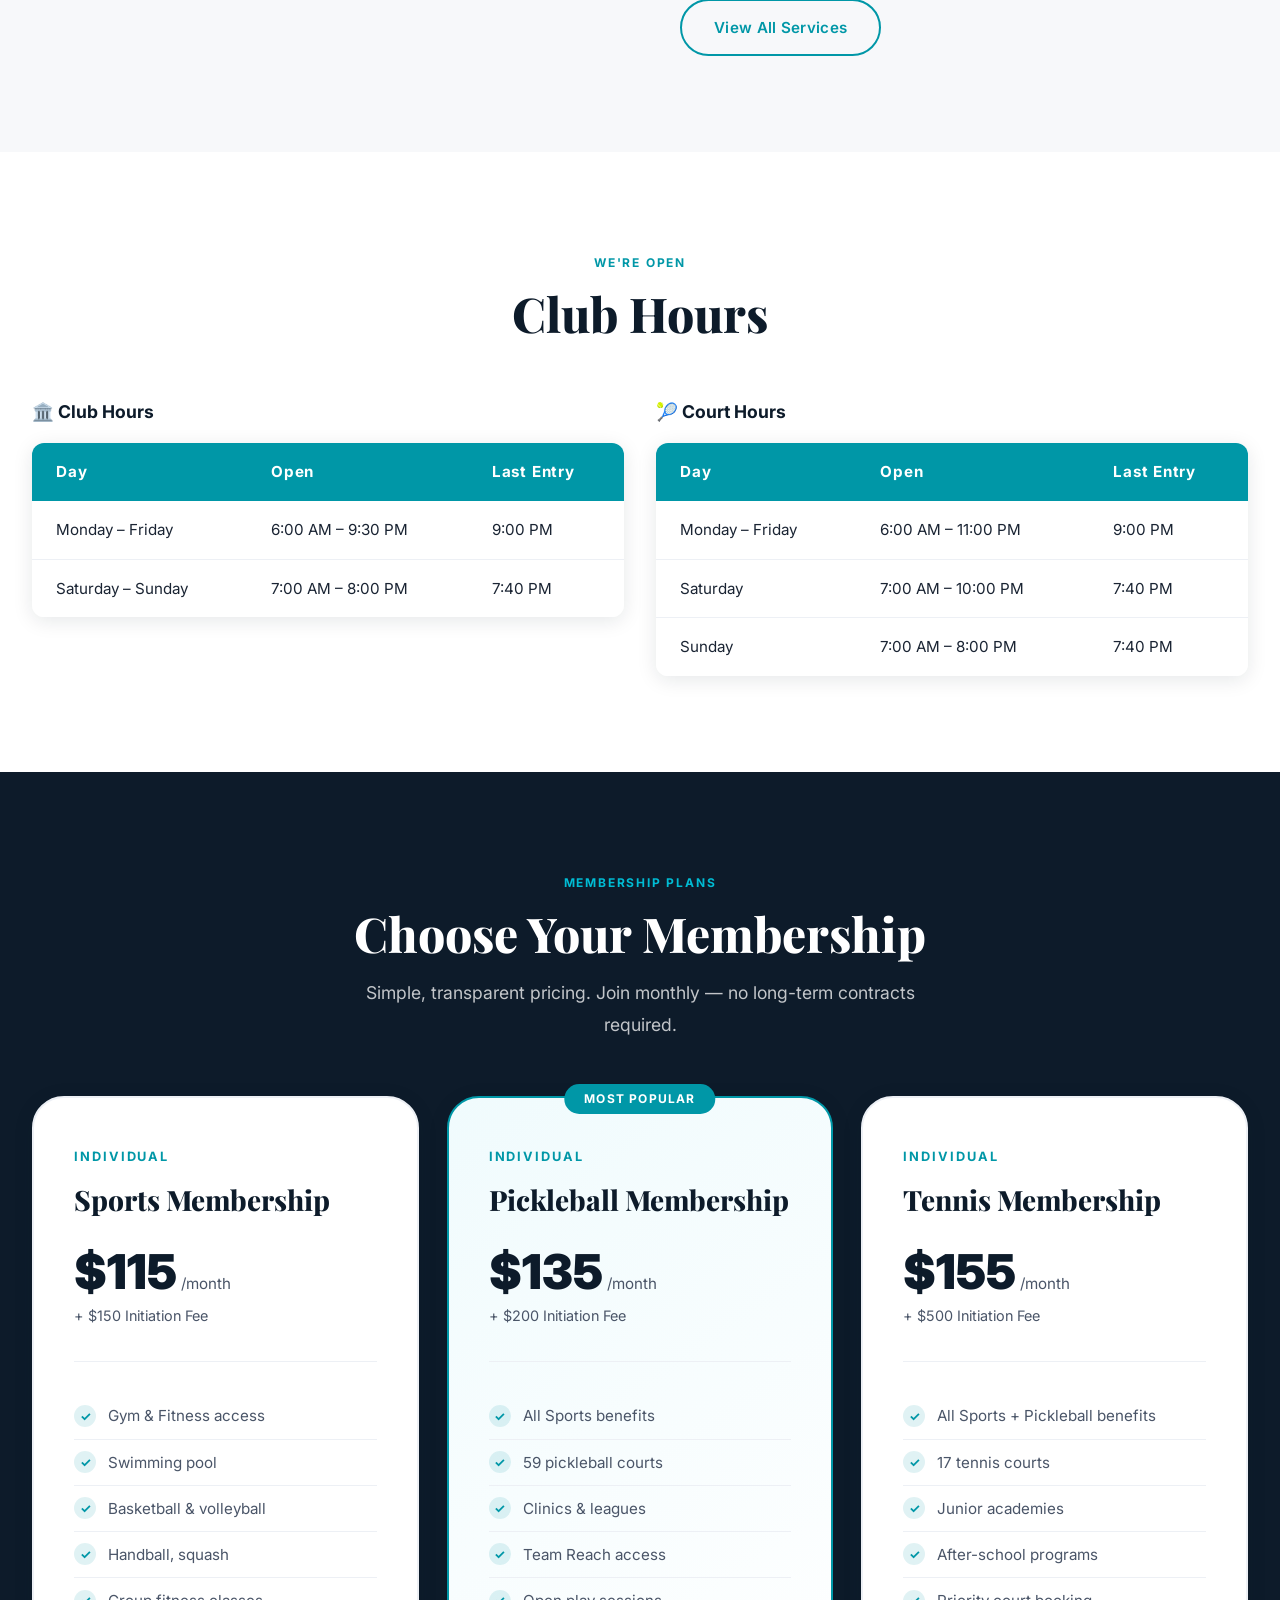
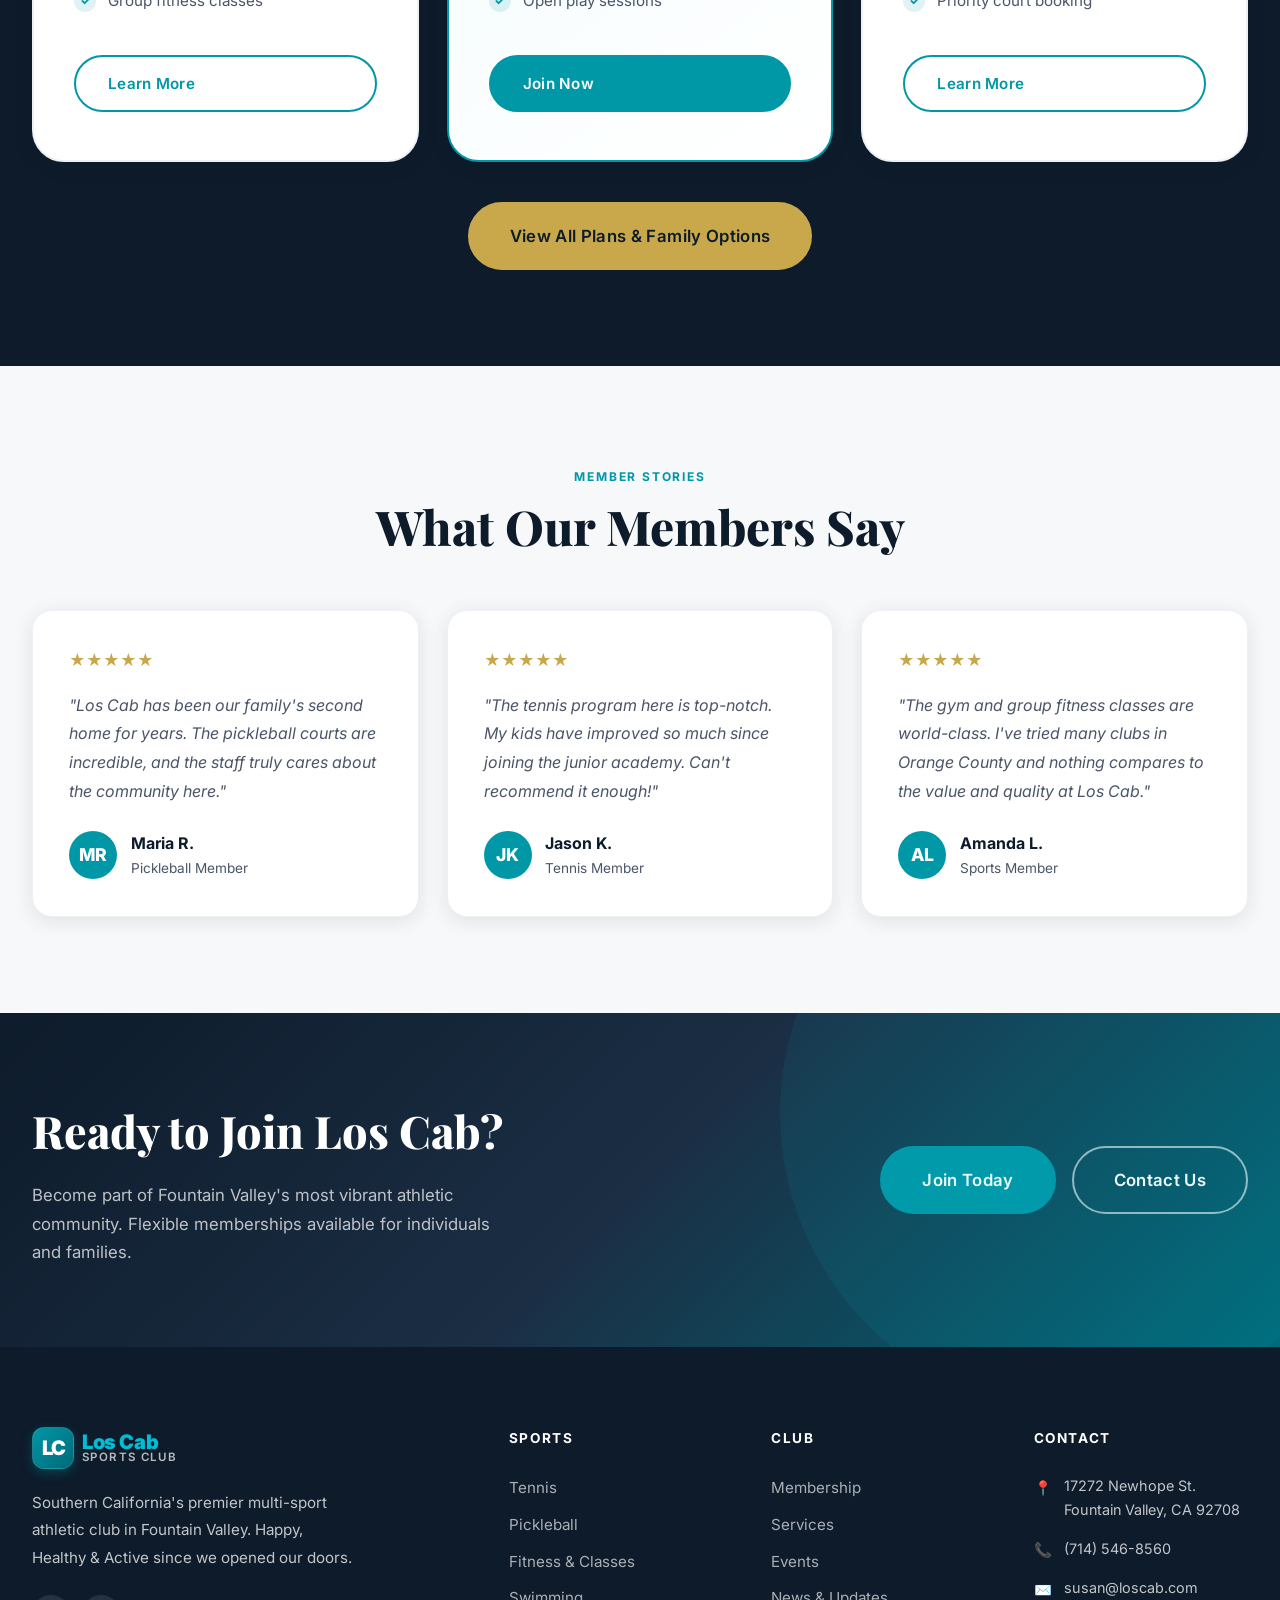
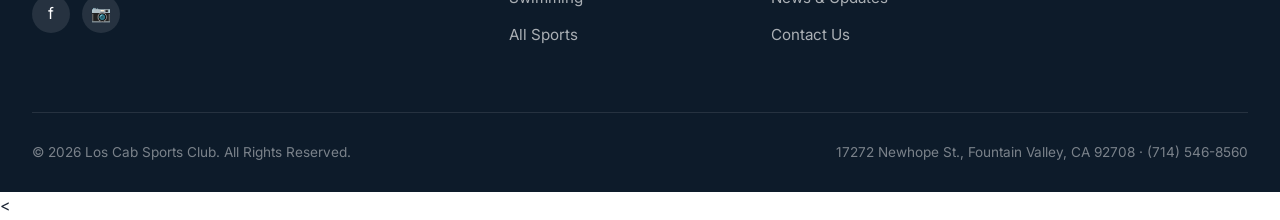
==== commit e0bf9369: "Restore: Upload loscab_production_v2_cms - clean V2 CMS version" ====
--- a/index.html
+++ b/index.html
@@ -4,8 +4,8 @@
 <head>
   <meta charset="UTF-8">
   <meta name="viewport" content="width=device-width, initial-scale=1.0">
-  <title data-cms-file="index" data-cms-id="seo_title">Los Cab Sports Club — Southern California's Premier Athletic Club</title>
-  <meta name="description" data-cms-file="index" data-cms-id="seo_description"
+  <title>Los Cab Sports Club — Southern California's Premier Athletic Club</title>
+  <meta name="description"
     content="Welcome to Los Cab Sports Club in Fountain Valley, CA. Featuring 17 tennis courts, 59 pickleball courts, Olympic pool, fitness center, and premium club amenities.">
   <meta name="keywords"
     content="Los Cab, sports club, Fountain Valley, tennis, pickleball, fitness, swimming, gym, membership">
@@ -225,19 +225,21 @@
       <a href="index.html" class="logo" aria-label="Los Cab Sports Club Home">
         <div class="logo-icon" aria-hidden="true">LC</div>
         <div class="logo-text">
-          <span class="text-teal" data-cms-file="settings" data-cms-id="site_title_part1">Los Cab</span>
-          <span class="text-navy" data-cms-file="settings" data-cms-id="site_title_part2">Sports Club</span>
+          <span class="text-teal">Los Cab</span>
+          <span class="text-navy">Sports Club</span>
         </div>
       </a>
 
-      <ul class="nav-links" data-cms-list="settings" data-cms-property="nav_links">
+      <ul class="nav-links" role="list">
+        <li class="nav-item"><a href="index.html" class="nav-link">Home</a></li>
         <li class="nav-item has-dropdown">
-          <a href="" class="nav-link" data-cms-bind="href:url|textContent:label"></a>
-          <ul class="dropdown" data-cms-list="" data-cms-property="dropdown">
-            <li><a href="" data-cms-bind="href:url|textContent:label"></a></li>
+          <a href="sports.html" class="nav-link">Sports ▾</a>
+          <ul class="dropdown" role="list">
+            <li><a href="tennis.html">Tennis</a></li>
+            <li><a href="pickleball.html">Pickleball</a></li>
+            <li><a href="fitness.html">Fitness</a></li>
+            <li><a href="sports.html">All Sports</a></li>
           </ul>
-        </li>
-      </ul>
         </li>
         <li class="nav-item"><a href="membership.html" class="nav-link">Membership</a></li>
         <li class="nav-item"><a href="services.html" class="nav-link">Services</a></li>
@@ -271,24 +273,36 @@
   </nav>
 
   <!-- Hero Section -->
-  <header class="hero" id="home" data-cms-file="index" data-cms-id="hero_image" data-cms-type="bg">
+  <header class="hero" id="home">
     <div class="hero-bg"></div>
     <div class="hero-overlay"></div>
     <div class="container" style="position:relative;z-index:2;width:100%;">
       <div class="hero-content">
-        <div class="hero-label" data-cms-file="index" data-cms-id="hero_label">Fountain Valley, CA</div>
-        <h1 class="hero-title fade-in" data-cms-file="index" data-cms-id="hero_title">Your Home <span>Away</span><br>From Home</h1>
-        <p class="hero-desc" data-cms-file="index" data-cms-id="hero_subtitle">Southern California's premier multi-sport athletic club — tennis, pickleball, fitness,
+        <div class="hero-label">Fountain Valley, CA</div>
+        <h1 class="hero-title fade-in" data-cms-file="home" data-cms-id="hero_title">Your Home <span>Away</span><br>From Home</h1>
+        <p class="hero-desc" data-cms-file="home" data-cms-id="hero_subtitle">Southern California's premier multi-sport athletic club — tennis, pickleball, fitness,
           swimming, and more. All under one roof.</p>
         <div class="hero-buttons">
           <a href="membership.html" class="btn btn-primary btn-lg" id="hero-join-btn">Explore Membership</a>
           <a href="sports.html" class="btn btn-secondary btn-lg" id="hero-explore-btn">Our Sports</a>
         </div>
 
-        <div class="hero-stats" data-cms-list="index" data-cms-property="stats">
+        <div class="hero-stats">
           <div class="hero-stat">
-            <div class="hero-stat-number" data-count="59" data-cms-bind="number">0</div>
-            <div class="hero-stat-label" data-cms-bind="label">Pickleball Courts</div>
+            <div class="hero-stat-number" data-count="59">0</div>
+            <div class="hero-stat-label">Pickleball Courts</div>
+          </div>
+          <div class="hero-stat">
+            <div class="hero-stat-number" data-count="17">0</div>
+            <div class="hero-stat-label">Tennis Courts</div>
+          </div>
+          <div class="hero-stat">
+            <div class="hero-stat-number" data-count="50">0</div>
+            <div class="hero-stat-label">Meter Pool</div>
+          </div>
+          <div class="hero-stat">
+            <div class="hero-stat-number" data-count="30">0</div>
+            <div class="hero-stat-label">+ Years of Excellence</div>
           </div>
         </div>
       </div>
@@ -298,8 +312,13 @@
   <!-- Amenities Strip -->
   <div class="amenities-strip">
     <div class="container">
-      <div class="amenities-strip-inner" data-cms-list="index" data-cms-property="amenities">
-        <div class="amenity-item"><span class="icon" data-cms-bind="icon">🏊</span><span data-cms-bind="text">Olympic Pool</span></div>
+      <div class="amenities-strip-inner">
+        <div class="amenity-item"><span class="icon">🏊</span><span>Olympic Pool</span></div>
+        <div class="amenity-item"><span class="icon">💪</span><span>Multi-level Gym</span></div>
+        <div class="amenity-item"><span class="icon">🧘</span><span>Yoga & Pilates</span></div>
+        <div class="amenity-item"><span class="icon">☕</span><span>Sol Vida Café</span></div>
+        <div class="amenity-item"><span class="icon">💆</span><span>Gem Day Spa</span></div>
+        <div class="amenity-item"><span class="icon">🎉</span><span>Event Venues</span></div>
       </div>
     </div>
   </div>
@@ -309,20 +328,69 @@
     <div class="container">
       <div class="section-head">
         <span class="section-label fade-in">Our Sports</span>
-        <h2 class="section-title fade-in fade-in-delay-1" data-cms-id="sports_title">Play What You Love.<br>All in One Place.</h2>
-        <p class="section-subtitle fade-in fade-in-delay-2" data-cms-id="sports_subtitle">From competitive tennis to casual pickleball, intensive
+        <h2 class="section-title fade-in fade-in-delay-1">Play What You Love.<br>All in One Place.</h2>
+        <p class="section-subtitle fade-in fade-in-delay-2">From competitive tennis to casual pickleball, intensive
           fitness to serene swimming — Los Cab has every sport covered.</p>
       </div>
 
-      <div class="sports-tiles" data-cms-list="index" data-cms-property="sports_tiles">
-        <a href="pickleball.html" class="sport-tile fade-in" id="sport-pickleball" data-cms-bind="href:link">
+      <div class="sports-tiles">
+        <!-- Pickleball – tall -->
+        <a href="pickleball.html" class="sport-tile fade-in" id="sport-pickleball">
           <img src="https://images.unsplash.com/photo-1554068865-24cecd4e34b8?w=800&q=80"
-            alt="Pickleball courts at Los Cab" loading="lazy" data-cms-bind="src:image">
+            alt="Pickleball courts at Los Cab" loading="lazy">
           <div class="sport-tile-overlay">
-            <div class="sport-tile-tag" data-cms-bind="tag">59 Courts</div>
-            <h3 data-cms-bind="title">Pickleball</h3>
-            <p data-cms-bind="desc">43 dedicated + 16 hybrid lighted courts. Clinics, leagues & more.</p>
+            <div class="sport-tile-tag">59 Courts</div>
+            <h3>Pickleball</h3>
+            <p>43 dedicated + 16 hybrid lighted courts. Clinics, leagues & more.</p>
             <div class="sport-tile-arrow">Explore →</div>
+          </div>
+        </a>
+
+        <!-- Tennis -->
+        <a href="tennis.html" class="sport-tile fade-in fade-in-delay-1" id="sport-tennis">
+          <img src="https://images.unsplash.com/photo-1622279457486-62dcc4a431d6?w=800&q=80"
+            alt="Tennis courts at Los Cab" loading="lazy">
+          <div class="sport-tile-overlay">
+            <div class="sport-tile-tag">17 Courts</div>
+            <h3>Tennis</h3>
+            <p>Junior academies, adult programs & competitive leagues.</p>
+            <div class="sport-tile-arrow">Explore →</div>
+          </div>
+        </a>
+
+        <!-- Fitness -->
+        <a href="fitness.html" class="sport-tile fade-in fade-in-delay-2" id="sport-fitness">
+          <img src="https://images.unsplash.com/photo-1534438327276-14e5300c3a48?w=800&q=80"
+            alt="Fitness center at Los Cab" loading="lazy">
+          <div class="sport-tile-overlay">
+            <div class="sport-tile-tag">Full Gym</div>
+            <h3>Fitness</h3>
+            <p>Cardio, weights, group classes, yoga, Pilates, HIIT & Barre.</p>
+            <div class="sport-tile-arrow">Explore →</div>
+          </div>
+        </a>
+
+        <!-- Swimming -->
+        <a href="sports.html#swimming" class="sport-tile fade-in fade-in-delay-1" id="sport-swimming">
+          <img src="https://images.unsplash.com/photo-1560090995-01632a28895b?w=800&q=80" alt="Olympic pool at Los Cab"
+            loading="lazy">
+          <div class="sport-tile-overlay">
+            <div class="sport-tile-tag">50M Pool</div>
+            <h3>Swimming</h3>
+            <p>Olympic heated pool, aqua fitness & Nova Swim School.</p>
+            <div class="sport-tile-arrow">Explore →</div>
+          </div>
+        </a>
+
+        <!-- More Sports -->
+        <a href="sports.html" class="sport-tile fade-in fade-in-delay-2" id="sport-more">
+          <img src="https://images.unsplash.com/photo-1504450758481-7338eba7524a?w=800&q=80"
+            alt="Basketball court at Los Cab" loading="lazy">
+          <div class="sport-tile-overlay">
+            <div class="sport-tile-tag">+ More</div>
+            <h3>All Sports</h3>
+            <p>Basketball, volleyball, handball, squash, racquetball & badminton.</p>
+            <div class="sport-tile-arrow">View All →</div>
           </div>
         </a>
       </div>
@@ -340,19 +408,40 @@
         <div class="fade-in fade-in-delay-1">
           <span class="section-label">Happy, Healthy & Active</span>
           <div class="section-divider"></div>
-          <h2 class="section-title" data-cms-file="index" data-cms-id="welcome_title">World-Class Facilities, Community Feel</h2>
-          <div class="section-subtitle" data-cms-file="index" data-cms-id="welcome_text">
+          <h2 class="section-title">World-Class Facilities, Community Feel</h2>
+          <div class="section-subtitle" data-cms-file="home" data-cms-id="welcome_text">
             <p>More than a gym — Los Cab is a community where athletes, families, and weekend warriors all feel at home.</p>
           </div>
-          <div class="features-list" data-cms-list="index" data-cms-property="features">
+          <div class="features-list">
             <div class="feature-item">
               <div class="feature-dot"></div>
               <div>
-                <strong data-cms-bind="title">The Pool</strong>
-                <p data-cms-bind="text">Olympic-size 50-meter heated pool. Perfect for lap swimming, cross-training, swim lessons, or a
+                <strong>The Pool</strong>
+                <p>Olympic-size 50-meter heated pool. Perfect for lap swimming, cross-training, swim lessons, or a
                   refreshing dip.</p>
               </div>
             </div>
+            <div class="feature-item">
+              <div class="feature-dot"></div>
+              <div>
+                <strong>Premium Locker Rooms</strong>
+                <p>Each locker room is equipped with spacious showers, steam & sauna rooms, and a co-ed jacuzzi.</p>
+              </div>
+            </div>
+            <div class="feature-item">
+              <div class="feature-dot"></div>
+              <div>
+                <strong>Cabanas & Lounge</strong>
+                <p>Semi-private cabanas with showers, lockers, fridge, and TV nestled in the tennis courtyard.</p>
+              </div>
+            </div>
+            <div class="feature-item">
+              <div class="feature-dot"></div>
+              <div>
+                <strong>Sol Vida Café</strong>
+                <p>Full-service café offering coffee, smoothies, salads, sandwiches, bagels, and more.</p>
+              </div>
+            </div>
           </div>
           <a href="services.html" class="btn btn-outline" style="margin-top:2rem;" id="club-services-btn">View All
             Services</a>
@@ -361,7 +450,70 @@
     </div>
   </section>
 
-  
+  <!-- Hours -->
+  <section class="section">
+    <div class="container">
+      <div class="section-head section-head--center">
+        <span class="section-label fade-in">We're Open</span>
+        <h2 class="section-title section-title fade-in fade-in-delay-1">Club Hours</h2>
+      </div>
+      <div style="display:grid;grid-template-columns:1fr 1fr;gap:2rem;" class="fade-in">
+        <div>
+          <h3 style="font-weight:700;color:var(--navy);margin-bottom:1rem;font-size:1.1rem;">🏛️ Club Hours</h3>
+          <table class="hours-table">
+            <thead>
+              <tr>
+                <th>Day</th>
+                <th>Open</th>
+                <th>Last Entry</th>
+              </tr>
+            </thead>
+            <tbody>
+              <tr>
+                <td>Monday – Friday</td>
+                <td>6:00 AM – 9:30 PM</td>
+                <td>9:00 PM</td>
+              </tr>
+              <tr>
+                <td>Saturday – Sunday</td>
+                <td>7:00 AM – 8:00 PM</td>
+                <td>7:40 PM</td>
+              </tr>
+            </tbody>
+          </table>
+        </div>
+        <div>
+          <h3 style="font-weight:700;color:var(--navy);margin-bottom:1rem;font-size:1.1rem;">🎾 Court Hours</h3>
+          <table class="hours-table">
+            <thead>
+              <tr>
+                <th>Day</th>
+                <th>Open</th>
+                <th>Last Entry</th>
+              </tr>
+            </thead>
+            <tbody>
+              <tr>
+                <td>Monday – Friday</td>
+                <td>6:00 AM – 11:00 PM</td>
+                <td>9:00 PM</td>
+              </tr>
+              <tr>
+                <td>Saturday</td>
+                <td>7:00 AM – 10:00 PM</td>
+                <td>7:40 PM</td>
+              </tr>
+              <tr>
+                <td>Sunday</td>
+                <td>7:00 AM – 8:00 PM</td>
+                <td>7:40 PM</td>
+              </tr>
+            </tbody>
+          </table>
+        </div>
+      </div>
+    </div>
+  </section>
 
   <!-- Membership Preview -->
   <section class="section section--navy">
@@ -438,16 +590,40 @@
         <span class="section-label fade-in">Member Stories</span>
         <h2 class="section-title fade-in fade-in-delay-1">What Our Members Say</h2>
       </div>
-      <div class="grid grid-3 fade-in fade-in-delay-2" data-cms-list="index" data-cms-property="testimonials">
+      <div class="grid grid-3 fade-in fade-in-delay-2">
         <div class="testimonial-card">
-          <div class="testimonial-stars" data-cms-bind="stars">★★★★★</div>
-          <p class="testimonial-text" data-cms-bind="quote">"Los Cab has been our family's second home for years. The pickleball courts are
+          <div class="testimonial-stars">★★★★★</div>
+          <p class="testimonial-text">"Los Cab has been our family's second home for years. The pickleball courts are
             incredible, and the staff truly cares about the community here."</p>
           <div class="testimonial-author">
-            <div class="testimonial-avatar" data-cms-bind="initials">MR</div>
+            <div class="testimonial-avatar">MR</div>
             <div>
-              <div class="testimonial-name" data-cms-bind="name">Maria R.</div>
-              <div class="testimonial-role" data-cms-bind="role">Pickleball Member</div>
+              <div class="testimonial-name">Maria R.</div>
+              <div class="testimonial-role">Pickleball Member</div>
+            </div>
+          </div>
+        </div>
+        <div class="testimonial-card">
+          <div class="testimonial-stars">★★★★★</div>
+          <p class="testimonial-text">"The tennis program here is top-notch. My kids have improved so much since joining
+            the junior academy. Can't recommend it enough!"</p>
+          <div class="testimonial-author">
+            <div class="testimonial-avatar">JK</div>
+            <div>
+              <div class="testimonial-name">Jason K.</div>
+              <div class="testimonial-role">Tennis Member</div>
+            </div>
+          </div>
+        </div>
+        <div class="testimonial-card">
+          <div class="testimonial-stars">★★★★★</div>
+          <p class="testimonial-text">"The gym and group fitness classes are world-class. I've tried many clubs in
+            Orange County and nothing compares to the value and quality at Los Cab."</p>
+          <div class="testimonial-author">
+            <div class="testimonial-avatar">AL</div>
+            <div>
+              <div class="testimonial-name">Amanda L.</div>
+              <div class="testimonial-role">Sports Member</div>
             </div>
           </div>
         </div>
@@ -473,44 +649,6 @@
   </section>
 
   <!-- Footer -->
-  
-  <section class="section section--gray">
-    <div class="container">
-      <div class="section-head section-head--center">
-        <span class="section-label fade-in">We're Open</span>
-        <h2 class="section-title section-title fade-in fade-in-delay-1">Hours</h2>
-      </div>
-      <div style="display:grid;grid-template-columns:repeat(auto-fit, minmax(300px, 1fr));gap:2rem;" class="fade-in">
-        <div>
-          <h3 style="font-weight:700;color:var(--navy);margin-bottom:1rem;font-size:1.1rem;">🏛️ Club Hours</h3>
-          <table class="hours-table">
-            <thead><tr><th>Day</th><th>Open</th><th>Last Entry</th></tr></thead>
-            <tbody data-cms-list="settings" data-cms-property="club_hours">
-              <tr>
-                <td data-cms-bind="day"></td>
-                <td data-cms-bind="open"></td>
-                <td data-cms-bind="textContent:last"></td>
-              </tr>
-            </tbody>
-          </table>
-        </div>
-        <div>
-          <h3 style="font-weight:700;color:var(--navy);margin-bottom:1rem;font-size:1.1rem;">🎾 Court Hours</h3>
-          <table class="hours-table">
-            <thead><tr><th>Day</th><th>Open</th><th>Last Entry</th></tr></thead>
-            <tbody data-cms-list="settings" data-cms-property="court_hours">
-              <tr>
-                <td data-cms-bind="day"></td>
-                <td data-cms-bind="open"></td>
-                <td data-cms-bind="textContent:last"></td>
-              </tr>
-            </tbody>
-          </table>
-        </div>
-      </div>
-    </div>
-  </section>
-
   <footer class="footer">
     <div class="container">
       <div class="footer-grid">
@@ -519,17 +657,17 @@
             <a href="index.html" class="logo">
               <div class="logo-icon">LC</div>
               <div class="logo-text">
-                <span class="text-teal" data-cms-file="settings" data-cms-id="site_title_part1">Los Cab</span>
-                <span class="text-navy" data-cms-file="settings" data-cms-id="site_title_part2">Sports Club</span>
+                <span class="text-teal">Los Cab</span>
+                <span class="text-navy">Sports Club</span>
               </div>
             </a>
           </div>
           <p>Southern California's premier multi-sport athletic club in Fountain Valley. Happy, Healthy & Active since
             we opened our doors.</p>
           <div class="footer-socials">
-            <a href="#" class="footer-social-link" aria-label="Facebook" target="_blank" data-cms-file="settings" data-cms-id="facebook_link"
+            <a href="https://www.facebook.com/loscab" class="footer-social-link" aria-label="Facebook" target="_blank"
               rel="noopener">f</a>
-            <a href="#" class="footer-social-link" aria-label="Instagram" target="_blank" data-cms-file="settings" data-cms-id="instagram_link"
+            <a href="https://www.instagram.com/loscab" class="footer-social-link" aria-label="Instagram" target="_blank"
               rel="noopener">📷</a>
           </div>
         </div>
@@ -558,18 +696,22 @@
           <div class="footer-contact-items">
             <div class="footer-contact-item">
               <span class="icon">📍</span>
-              <span data-cms-file="settings" data-cms-id="footer_address">17272 Newhope St.<br>Fountain Valley, CA 92708</span>
+              <span>17272 Newhope St.<br>Fountain Valley, CA 92708</span>
             </div>
             <div class="footer-contact-item">
               <span class="icon">📞</span>
-              <a href="tel:+17145468560" data-cms-file="settings" data-cms-bind="href:tel_phone|textContent:footer_phone">(714) 546-8560</a>
+              <a href="tel:+17145468560">(714) 546-8560</a>
+            </div>
+            <div class="footer-contact-item">
+              <span class="icon">✉️</span>
+              <a href="mailto:susan@loscab.com">susan@loscab.com</a>
             </div>
           </div>
         </div>
       </div>
       <div class="footer-bottom">
-        <p data-cms-file="settings" data-cms-id="copyright_text">© 2026 Los Cab Sports Club. All Rights Reserved.</p>
-        <p>17272 Newhope St., Fountain Valley, CA 92708</p>
+        <p>© 2026 Los Cab Sports Club. All Rights Reserved.</p>
+        <p>17272 Newhope St., Fountain Valley, CA 92708 · (714) 546-8560</p>
       </div>
     </div>
   </footer>
@@ -579,3 +721,5 @@
 </body>
 
 </html>
+<nav-link>
+  <<nav /nav-link>
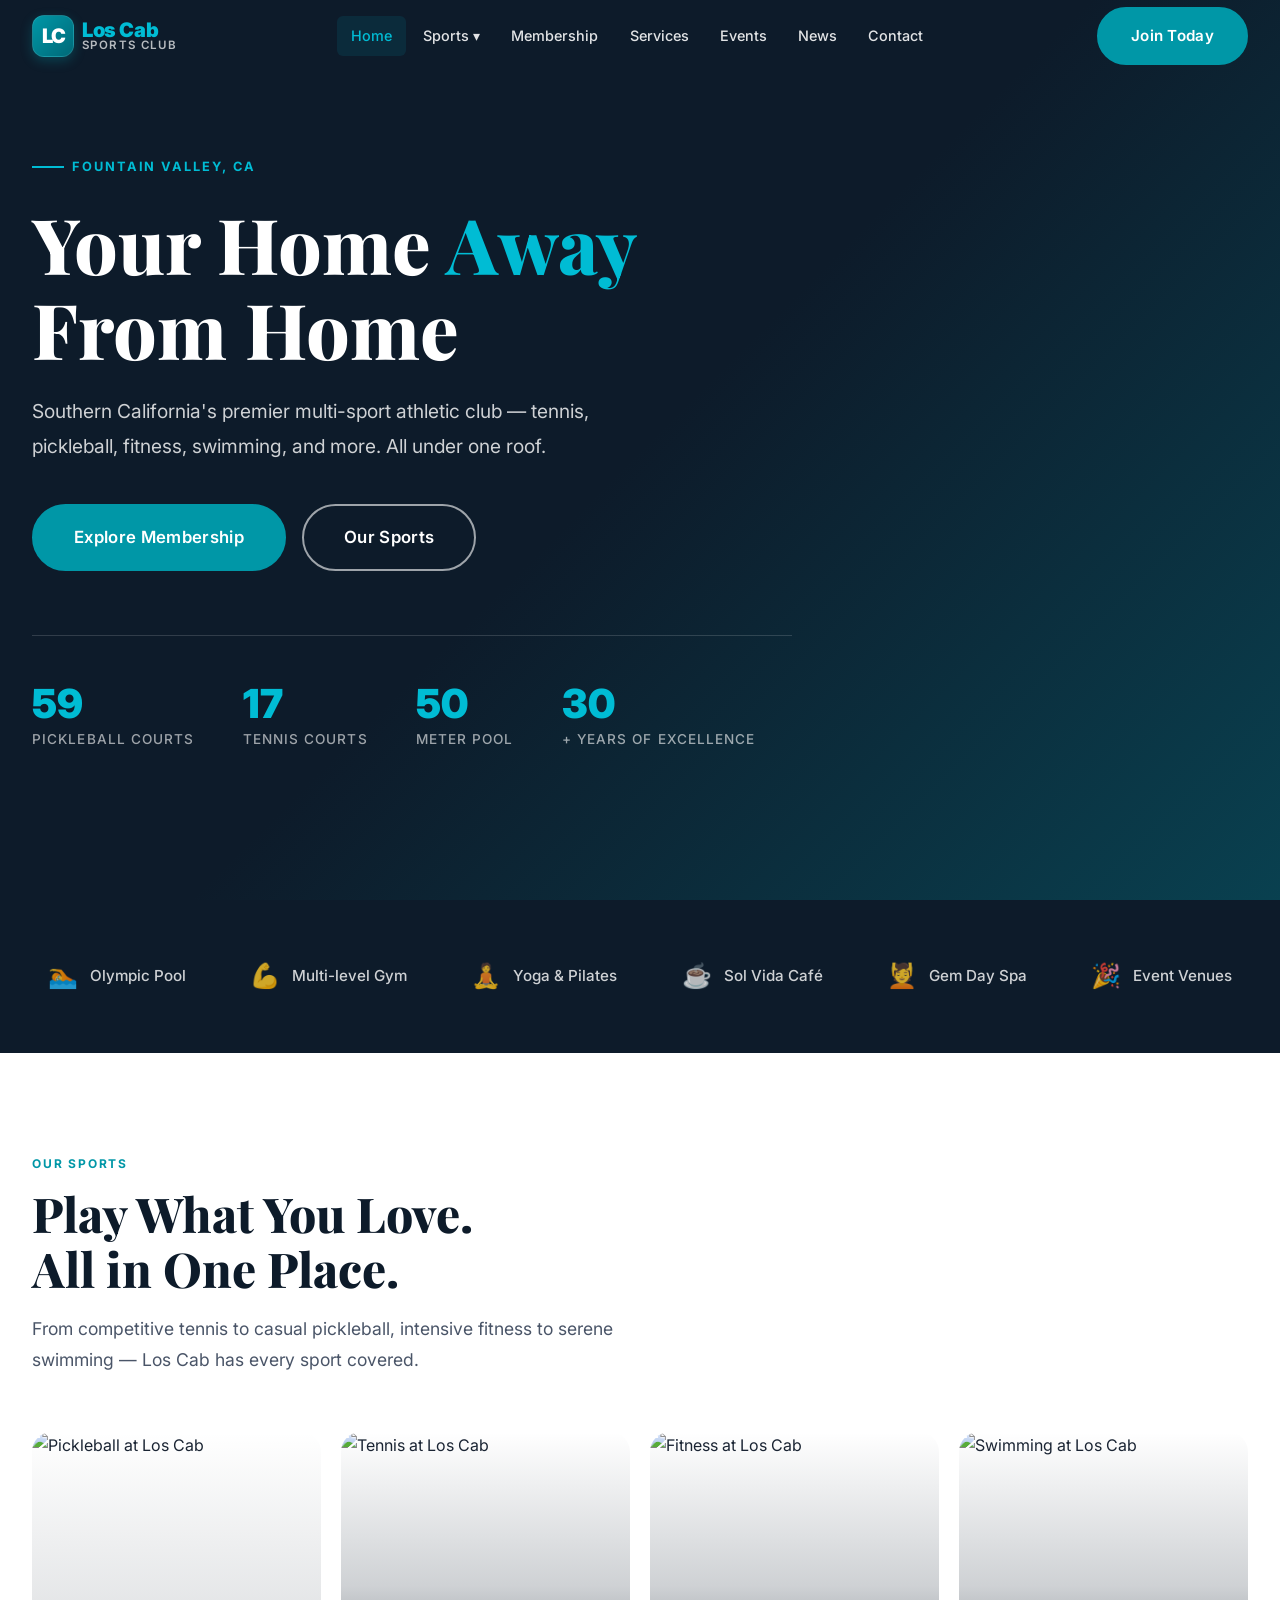
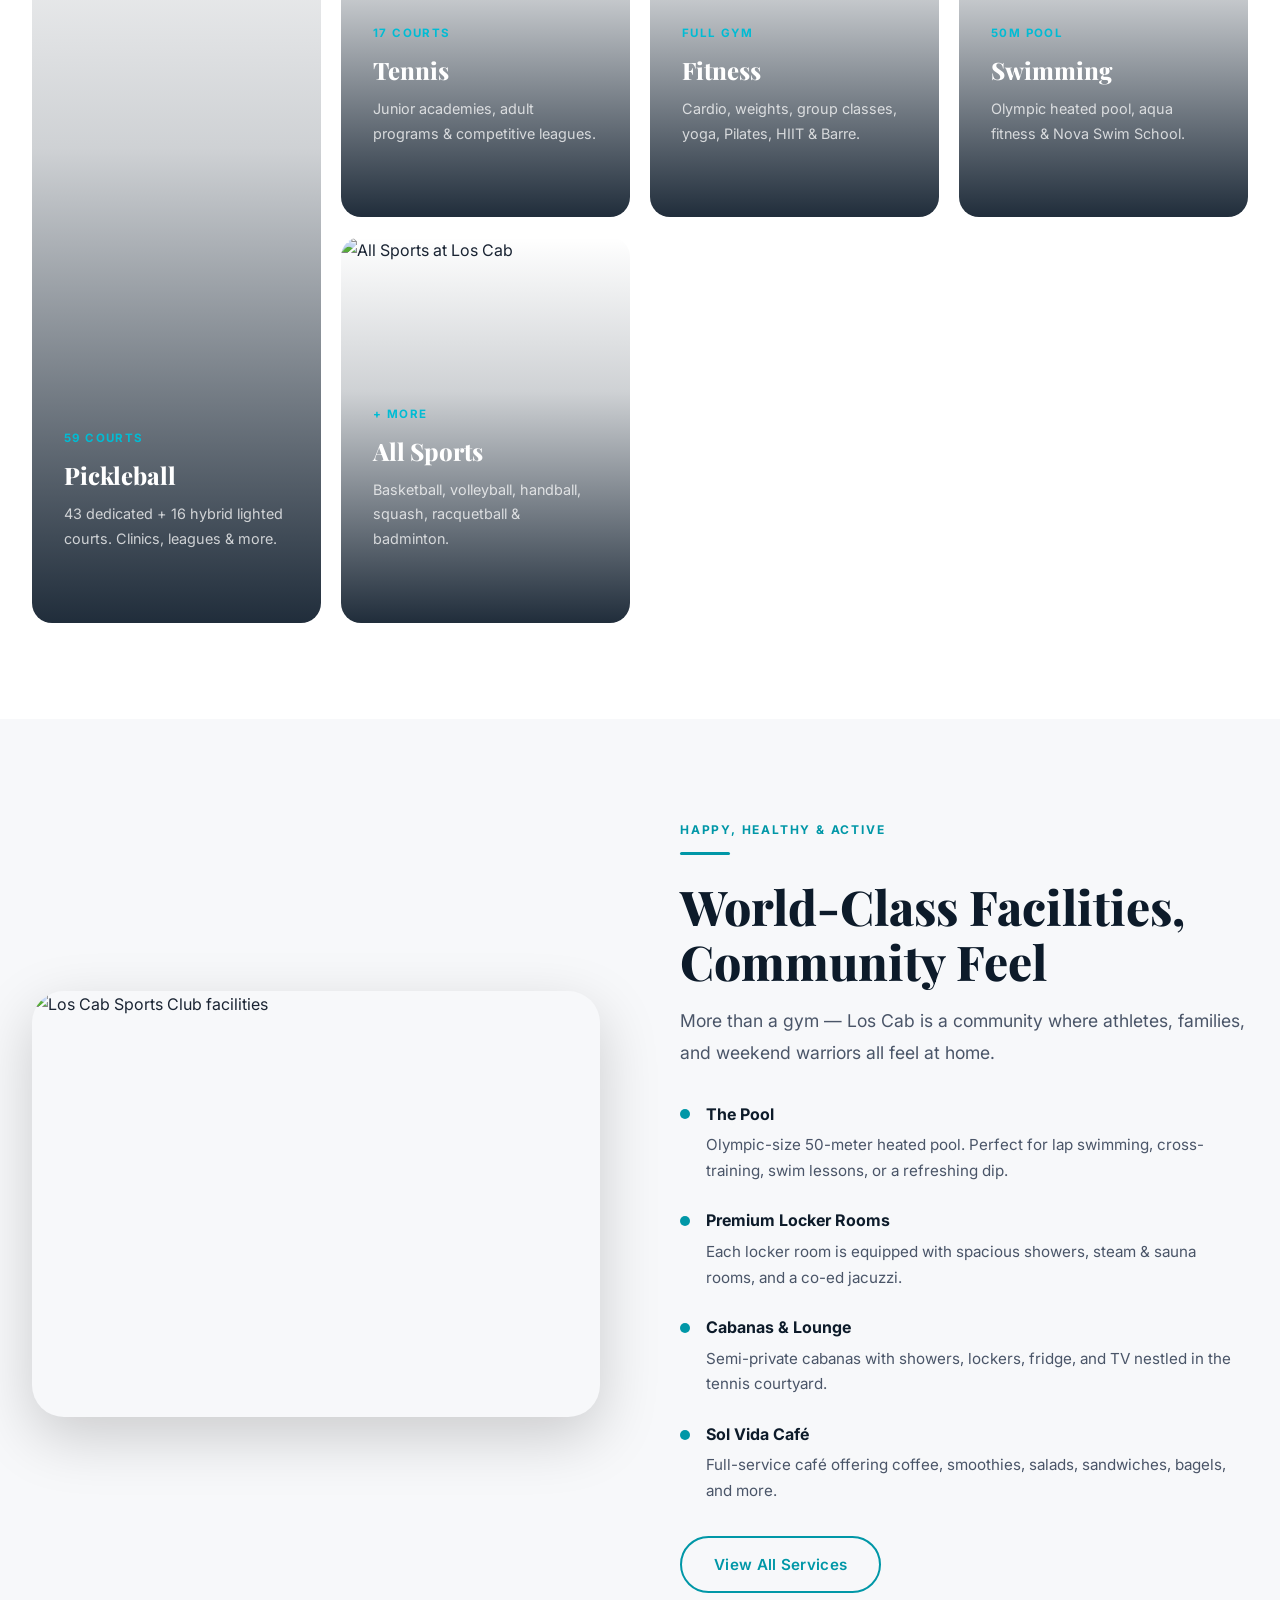
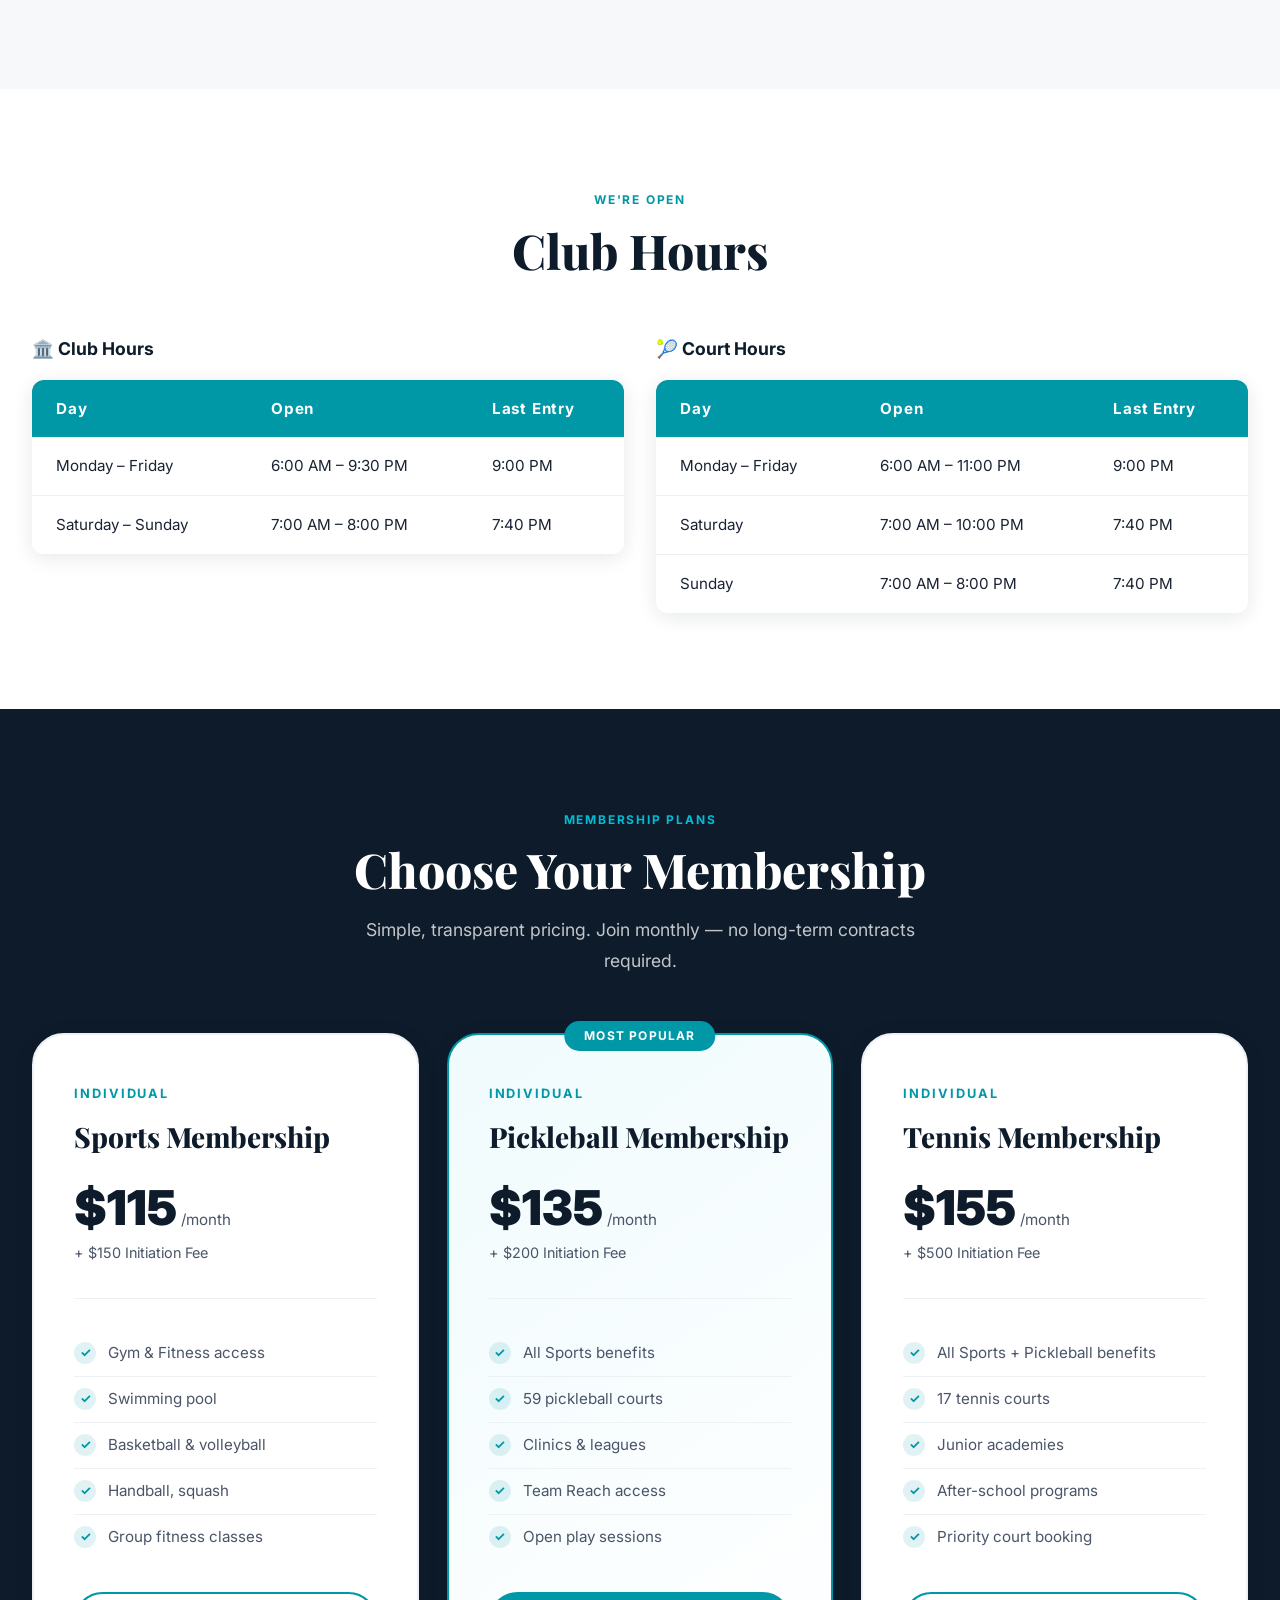
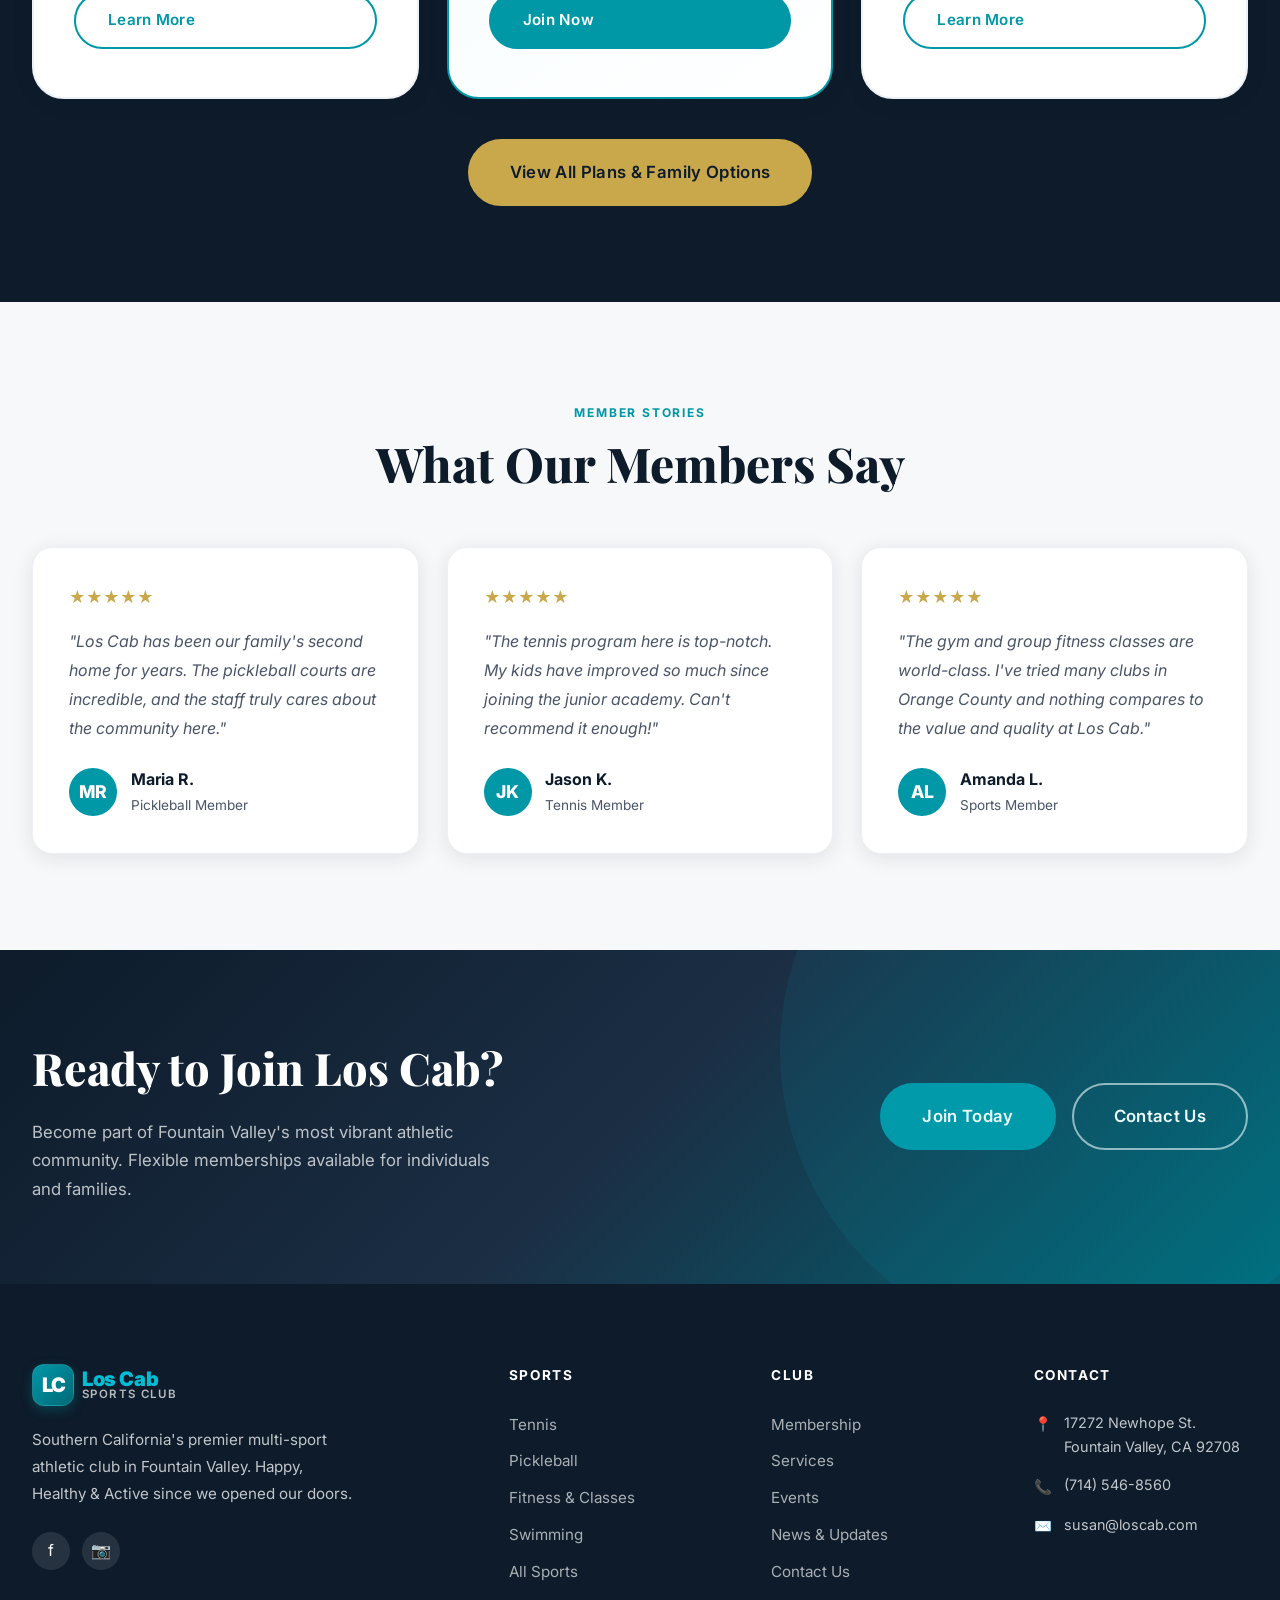
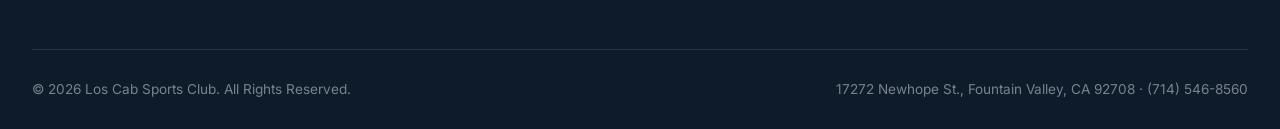
==== commit 325c7b4b: "Complete Decap CMS integration for all 10 pages and fix attribute inconsistencies" ====
--- a/index.html
+++ b/index.html
@@ -217,7 +217,7 @@
   </style>
 </head>
 
-<body class="has-hero">
+<body class="has-hero" data-cms-page="home">
 
   <!-- Navbar -->
   <nav class="navbar" id="navbar" aria-label="Main navigation">
@@ -279,8 +279,8 @@
     <div class="container" style="position:relative;z-index:2;width:100%;">
       <div class="hero-content">
         <div class="hero-label">Fountain Valley, CA</div>
-        <h1 class="hero-title fade-in" data-cms-file="home" data-cms-id="hero_title">Your Home <span>Away</span><br>From Home</h1>
-        <p class="hero-desc" data-cms-file="home" data-cms-id="hero_subtitle">Southern California's premier multi-sport athletic club — tennis, pickleball, fitness,
+        <h1 class="hero-title fade-in">Your Home <span>Away</span><br>From Home</h1>
+        <p class="hero-desc">Southern California's premier multi-sport athletic club — tennis, pickleball, fitness,
           swimming, and more. All under one roof.</p>
         <div class="hero-buttons">
           <a href="membership.html" class="btn btn-primary btn-lg" id="hero-join-btn">Explore Membership</a>
@@ -327,9 +327,9 @@
   <section class="section" id="sports">
     <div class="container">
       <div class="section-head">
-        <span class="section-label fade-in">Our Sports</span>
-        <h2 class="section-title fade-in fade-in-delay-1">Play What You Love.<br>All in One Place.</h2>
-        <p class="section-subtitle fade-in fade-in-delay-2">From competitive tennis to casual pickleball, intensive
+        <span class="section-label fade-in" data-cms="sports-label">Our Sports</span>
+        <h2 class="section-title fade-in fade-in-delay-1" data-cms="sports-title">Play What You Love.<br>All in One Place.</h2>
+        <p class="section-subtitle fade-in fade-in-delay-2" data-cms="sports-subtitle">From competitive tennis to casual pickleball, intensive
           fitness to serene swimming — Los Cab has every sport covered.</p>
       </div>
 
@@ -402,17 +402,17 @@
     <div class="container">
       <div class="features-split">
         <div class="features-img fade-in">
-          <img src="https://images.unsplash.com/photo-1571019613454-1cb2f99b2d8b?w=900&q=80"
+          <img data-cms="fac-img" src="https://images.unsplash.com/photo-1571019613454-1cb2f99b2d8b?w=900&q=80"
             alt="Los Cab Sports Club facilities" loading="lazy">
         </div>
         <div class="fade-in fade-in-delay-1">
-          <span class="section-label">Happy, Healthy & Active</span>
+          <span class="section-label" data-cms="fac-label">Happy, Healthy & Active</span>
           <div class="section-divider"></div>
-          <h2 class="section-title">World-Class Facilities, Community Feel</h2>
-          <div class="section-subtitle" data-cms-file="home" data-cms-id="welcome_text">
+          <h2 class="section-title" data-cms="fac-title">World-Class Facilities, Community Feel</h2>
+          <div class="section-subtitle" data-cms="fac-text">
             <p>More than a gym — Los Cab is a community where athletes, families, and weekend warriors all feel at home.</p>
           </div>
-          <div class="features-list">
+          <div class="features-list" data-cms="fac-features">
             <div class="feature-item">
               <div class="feature-dot"></div>
               <div>
@@ -468,7 +468,7 @@
                 <th>Last Entry</th>
               </tr>
             </thead>
-            <tbody>
+            <tbody data-cms="hours-club">
               <tr>
                 <td>Monday – Friday</td>
                 <td>6:00 AM – 9:30 PM</td>
@@ -492,7 +492,7 @@
                 <th>Last Entry</th>
               </tr>
             </thead>
-            <tbody>
+            <tbody data-cms="hours-court">
               <tr>
                 <td>Monday – Friday</td>
                 <td>6:00 AM – 11:00 PM</td>
@@ -519,12 +519,12 @@
   <section class="section section--navy">
     <div class="container">
       <div class="section-head section-head--center">
-        <span class="section-label" style="color:var(--teal-light);">Membership Plans</span>
-        <h2 class="section-title section-title--white fade-in">Choose Your Membership</h2>
-        <p class="section-subtitle section-subtitle--white fade-in fade-in-delay-1" style="margin:0 auto;">Simple,
+        <span class="section-label" style="color:var(--teal-light);" data-cms="mem-label">Membership Plans</span>
+        <h2 class="section-title section-title--white fade-in" data-cms="mem-title">Choose Your Membership</h2>
+        <p class="section-subtitle section-subtitle--white fade-in fade-in-delay-1" style="margin:0 auto;" data-cms="mem-subtitle">Simple,
           transparent pricing. Join monthly — no long-term contracts required.</p>
       </div>
-      <div class="grid grid-3 fade-in fade-in-delay-2">
+      <div class="grid grid-3 fade-in fade-in-delay-2" data-cms="mem-plans">
         <div class="pricing-card">
           <div class="pricing-type">Individual</div>
           <div class="pricing-name">Sports Membership</div>
@@ -587,10 +587,10 @@
   <section class="section section--gray">
     <div class="container">
       <div class="section-head section-head--center">
-        <span class="section-label fade-in">Member Stories</span>
-        <h2 class="section-title fade-in fade-in-delay-1">What Our Members Say</h2>
-      </div>
-      <div class="grid grid-3 fade-in fade-in-delay-2">
+        <span class="section-label fade-in" data-cms="test-label">Member Stories</span>
+        <h2 class="section-title fade-in fade-in-delay-1" data-cms="test-title">What Our Members Say</h2>
+      </div>
+      <div class="grid grid-3 fade-in fade-in-delay-2" data-cms="testimonials">
         <div class="testimonial-card">
           <div class="testimonial-stars">★★★★★</div>
           <p class="testimonial-text">"Los Cab has been our family's second home for years. The pickleball courts are
@@ -636,8 +636,8 @@
     <div class="container">
       <div class="cta-banner-inner">
         <div>
-          <h2>Ready to Join Los Cab?</h2>
-          <p>Become part of Fountain Valley's most vibrant athletic community. Flexible memberships available for
+          <h2 data-cms="cta-title">Ready to Join Los Cab?</h2>
+          <p data-cms="cta-text">Become part of Fountain Valley's most vibrant athletic community. Flexible memberships available for
             individuals and families.</p>
         </div>
         <div style="display:flex;gap:1rem;flex-wrap:wrap;flex-shrink:0;">
@@ -720,6 +720,4 @@
   <script src="js/cms-loader.js"></script>
 </body>
 
-</html>
-<nav-link>
-  <<nav /nav-link>+</html>
